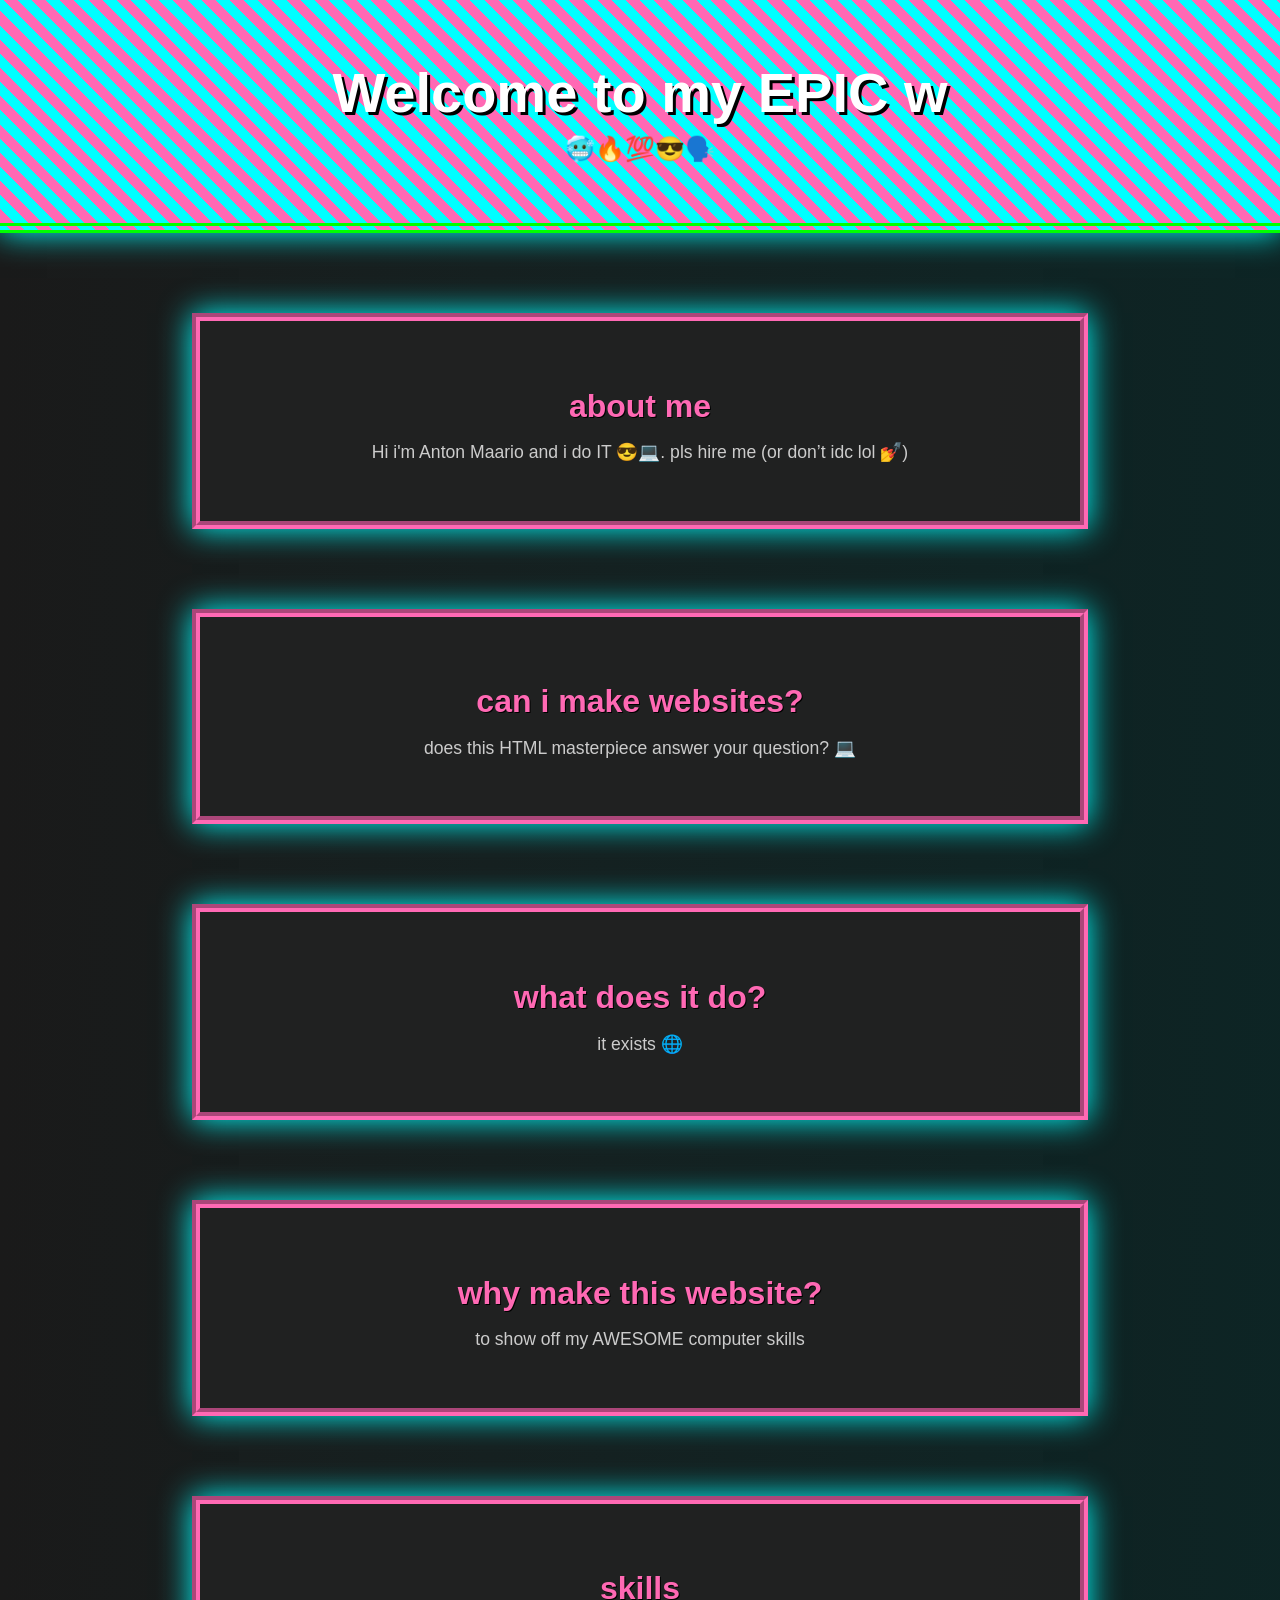
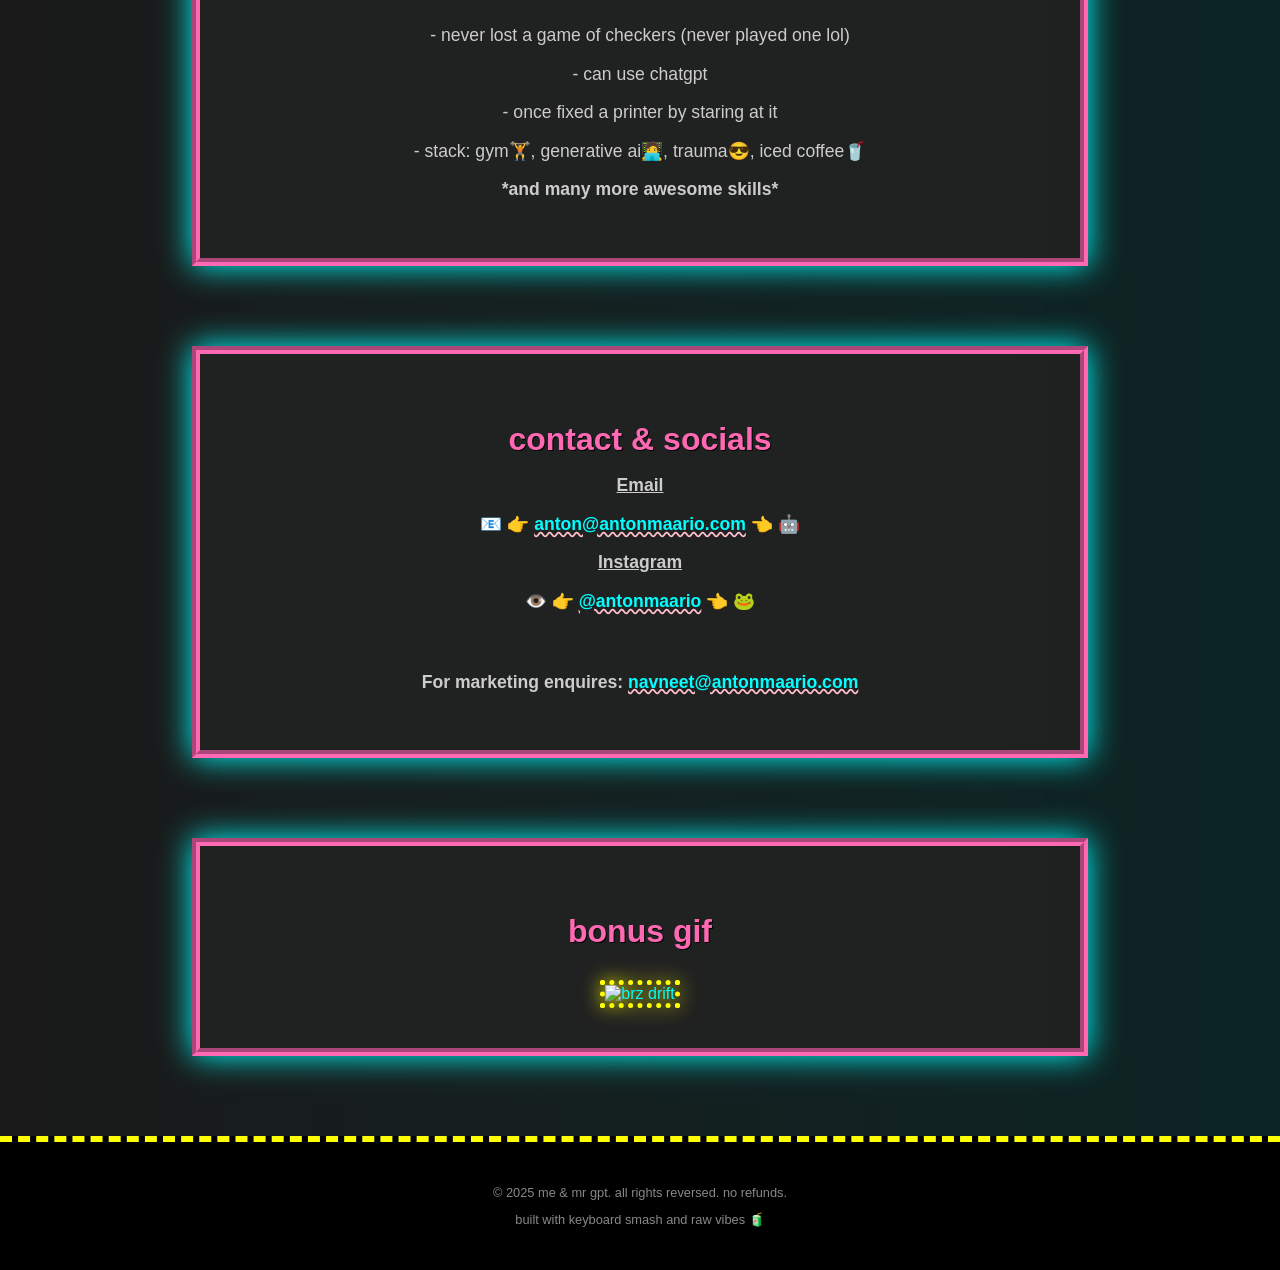
==== index.html @ ab9924d3 "Add files via upload" ====
<!DOCTYPE html>
<html lang="en">
<head>
  <meta charset="UTF-8" />
  <meta name="viewport" content="width=device-width, initial-scale=1.0"/>
  <title>professional web coder 💻🔥</title>
  <style>
    /* 🌈 Animated gradient background */
    body {
      background: linear-gradient(270deg, #1a1a1a, #2a003f, #002f2f, #1a1a1a);
      background-size: 600% 600%;
      animation: bgShift 10s ease infinite;
      font-family: "Comic Sans MS", "Comic Sans", "Chalkboard SE", "Marker Felt", "Brush Script MT", sans-serif;
      color: #0ff;
      margin: 0;
      padding: 0;
      text-align: center;
      overflow-x: hidden;
    }
    @keyframes bgShift {
      0% {background-position: 0% 50%;}
      50% {background-position: 100% 50%;}
      100% {background-position: 0% 50%;}
    }

    header {
      background: repeating-linear-gradient(45deg,#ff69b4,#ff69b4 10px,#00ffff 10px,#00ffff 20px);
      padding: 60px 20px;
      border-bottom: 10px double lime;
      box-shadow: 0 0 30px #0ff;
      position: relative;
      z-index: 2;
    }

    h1 {
      font-size: 3.5em;
      text-shadow: 3px 3px 0 #000;
      color: #fff;
      margin: 0;
    }

    .subtitle {
      font-size: 1.5em;
      color: #ff0;
      margin-top: 10px;
      animation: float 3s ease-in-out infinite alternate;
    }
    @keyframes float {
      0% { transform: translateY(0); }
      100% { transform: translateY(-10px); }
    }

    .content {
      margin: 80px auto;
      max-width: 800px;
      background: rgba(34,34,34,0.9);
      padding: 40px;
      border: 8px groove hotpink;
      box-shadow: 0 0 30px #0ff;
      opacity: 0;
      transform: translateY(40px);
      transition: all 0.8s ease-out;
    }

    .content.visible {
      opacity: 1;
      transform: translateY(0);
    }

    .content h2 {
      color: #ff69b4;
      font-size: 2em;
      margin-bottom: 10px;
      text-shadow: 1px 1px 0 #000;
    }

    .content p {
      font-size: 1.1em;
      color: #ccc;
    }

    .blink {
      animation: blink 1s infinite;
      color: #ff0;
      font-weight: bold;
    }
    @keyframes blink {
      0%, 100% { opacity: 1; }
      50% { opacity: 0; }
    }

    a {
      color: #0ff;
      text-decoration: underline wavy pink;
      font-weight: bold;
      transition: all 0.3s ease;
    }
    a:hover {
      color: hotpink;
      text-shadow: 0 0 5px #fff;
      transform: scale(1.1);
    }

    footer {
      background: #000;
      color: #888;
      padding: 30px 10px;
      font-size: 0.8em;
      border-top: 6px dashed #ff0;
    }

    .gif {
      margin-top: 20px;
      max-width: 100%;
      border: 5px dotted #ff0;
      filter: drop-shadow(0 0 10px #ff0);
      transition: transform 0.3s ease;
    }
    .gif:hover {
      transform: scale(1.05) rotate(2deg);
    }

    /* Floating emoji */
    .emoji {
      position: fixed;
      font-size: 24px;
      opacity: 0.2;
      animation: floatEmoji 15s linear infinite;
      pointer-events: none;
      z-index: 1;
    }
    @keyframes floatEmoji {
      0% { transform: translateY(100vh) rotate(0deg); }
      100% { transform: translateY(-10vh) rotate(360deg); }
    }
  </style>
</head>
<body>
  <header>
    <h1 id="mainTitle"></h1>
    <div class="subtitle">🥶🔥💯😎🗣️</div>
  </header>

  <div class="content">
    <h2>about me</h2>
    <p>Hi i'm Anton Maario and i do IT 😎💻. pls hire me (or don’t idc lol 💅)</p>
  </div>
  <div class="content">
    <h2>can i make websites?</h2>
    <p>does this HTML masterpiece answer your question? 💻</p>
  </div>
  <div class="content">
    <h2>what does it do?</h2>
    <p>it exists 🌐</p>
  </div>
  <div class="content">
    <h2>why make this website?</h2>
    <p>to show off my AWESOME computer skills</p>
  </div>
  <div class="content">
    <h2>skills</h2>
    <p>- never lost a game of checkers (never played one lol)</p>
    <p>- can use chatgpt</p>
    <p>- once fixed a printer by staring at it</p>
    <p>- stack: gym🏋️, generative ai🧑‍💻, trauma😎, iced coffee🥤</p>
    <p class="blink">*and many more awesome skills*</p>
  </div>
  <div class="content">
    <h2>contact & socials</h2>
    <p><u><b>Email</b></u></p>
    <p>📧 👉 <a href="mailto:anton@antonmaario.com" target="_blank">anton@antonmaario.com</a> 👈 🤖</p>
    <p><u><b>Instagram</b></u></p>
    <p>👁️ 👉 <a href="https://instagram.com/antonmaario" target="_blank">@antonmaario</a> 👈 🐸</p>
    <p><br><br><b>For marketing enquires: </b><a href="mailto:navneet@antonmaario.com" target="_blank">navneet@antonmaario.com</a></p>
  </div>
  <div class="content">
    <h2>bonus gif</h2>
    <img class="gif" src="https://media1.tenor.com/m/kW1NL9VrtAAAAAAd/forza-horizon5-subaru-brz.gif" alt="brz drift">
  </div>

  <footer>
    <p>© 2025 me & mr gpt. all rights reversed. no refunds.</p>
    <p>built with keyboard smash and raw vibes 🧃</p>
  </footer>

  <script>
    // 🧠 Typewriter effect for title
    const title = document.getElementById("mainTitle");
    const text = "Welcome to my EPIC website!!";
    let i = 0;
    function type() {
      if (i < text.length) {
        title.textContent += text.charAt(i);
        i++;
        setTimeout(type, 100);
      }
    }
    type();

    // 🌀 Scroll reveal
    const observer = new IntersectionObserver(entries => {
      entries.forEach(entry => {
        if (entry.isIntersecting) entry.target.classList.add('visible');
      });
    }, { threshold: 0.2 });
    document.querySelectorAll('.content').forEach(sec => observer.observe(sec));

    // 🌟 Floating emoji effect
    const emojis = ['💻','🔥','😎','🌈','🦄','💅','🤖','💯'];
    for (let i = 0; i < 20; i++) {
      const e = document.createElement('div');
      e.className = 'emoji';
      e.textContent = emojis[Math.floor(Math.random()*emojis.length)];
      e.style.left = Math.random()*100 + 'vw';
      e.style.animationDelay = (Math.random()*15)+'s';
      e.style.fontSize = (Math.random()*20 + 10)+'px';
      document.body.appendChild(e);
    }
  </script>
</body>
</html>
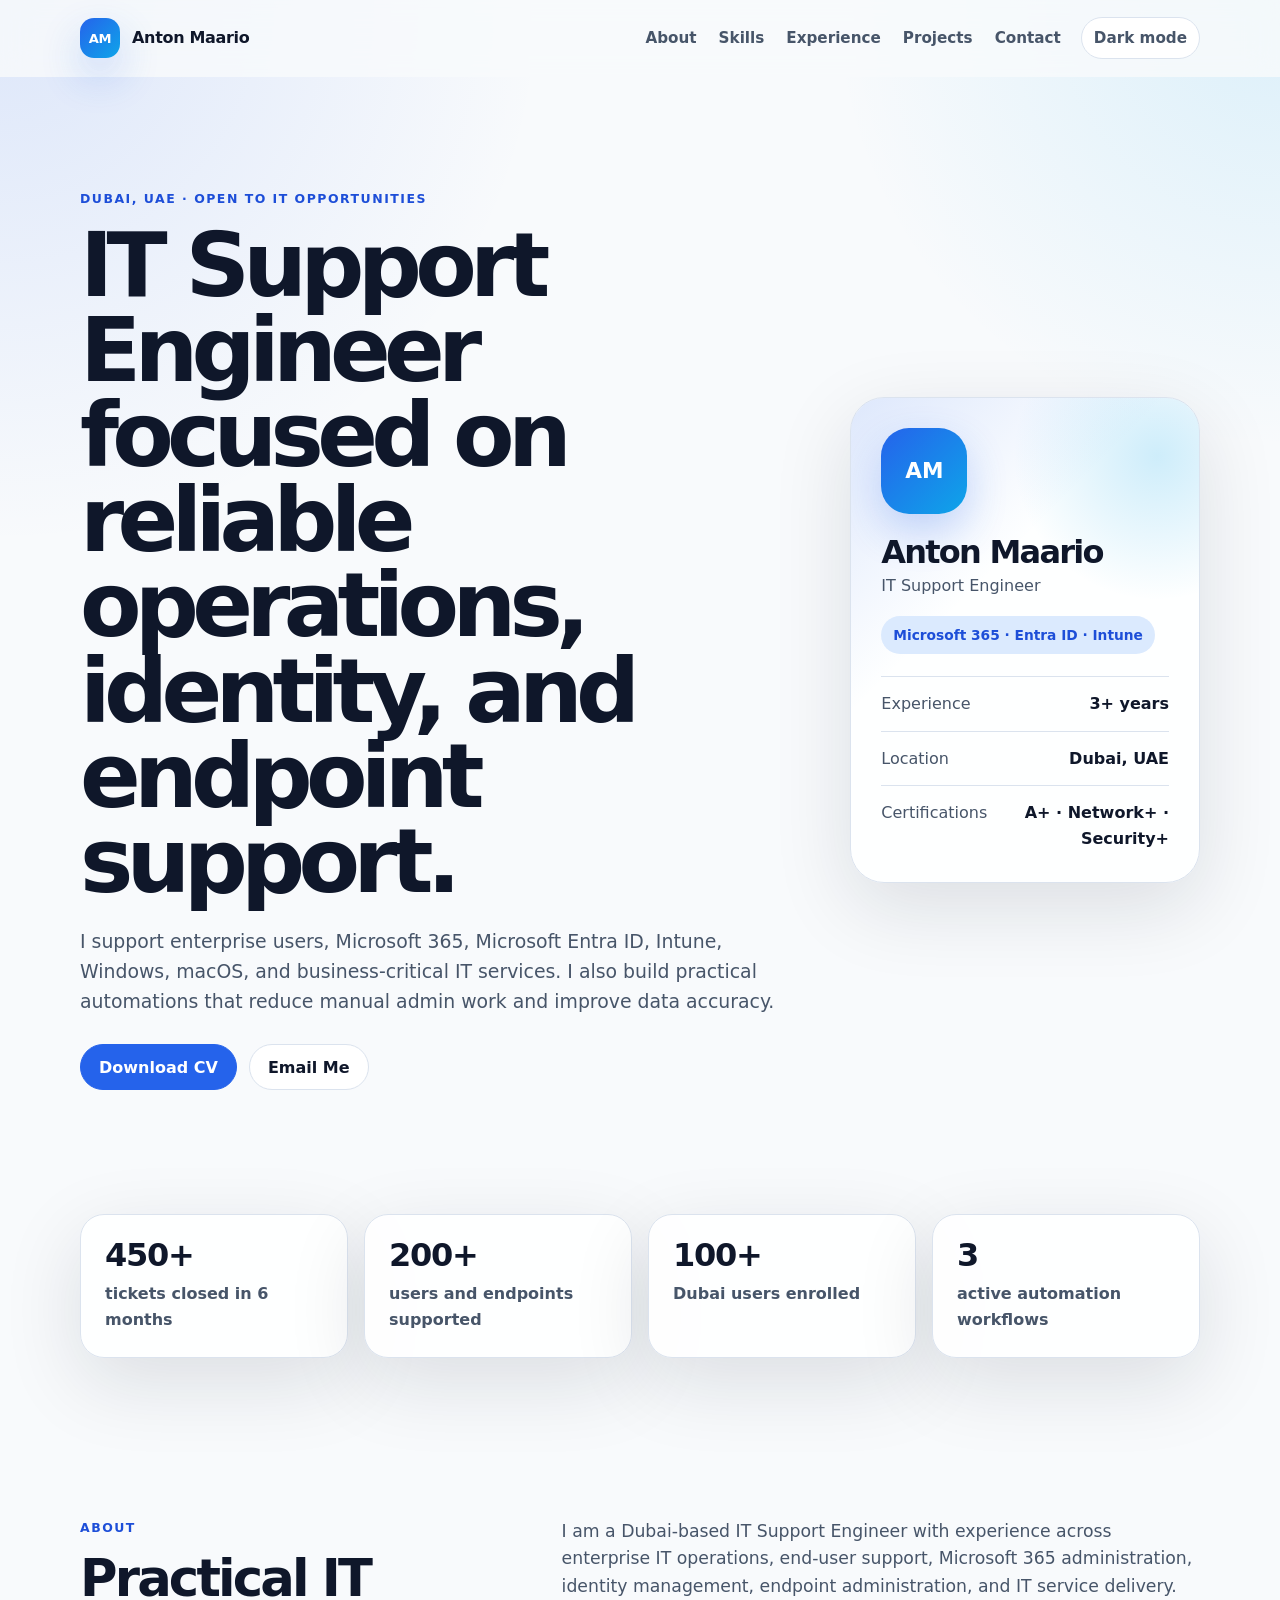
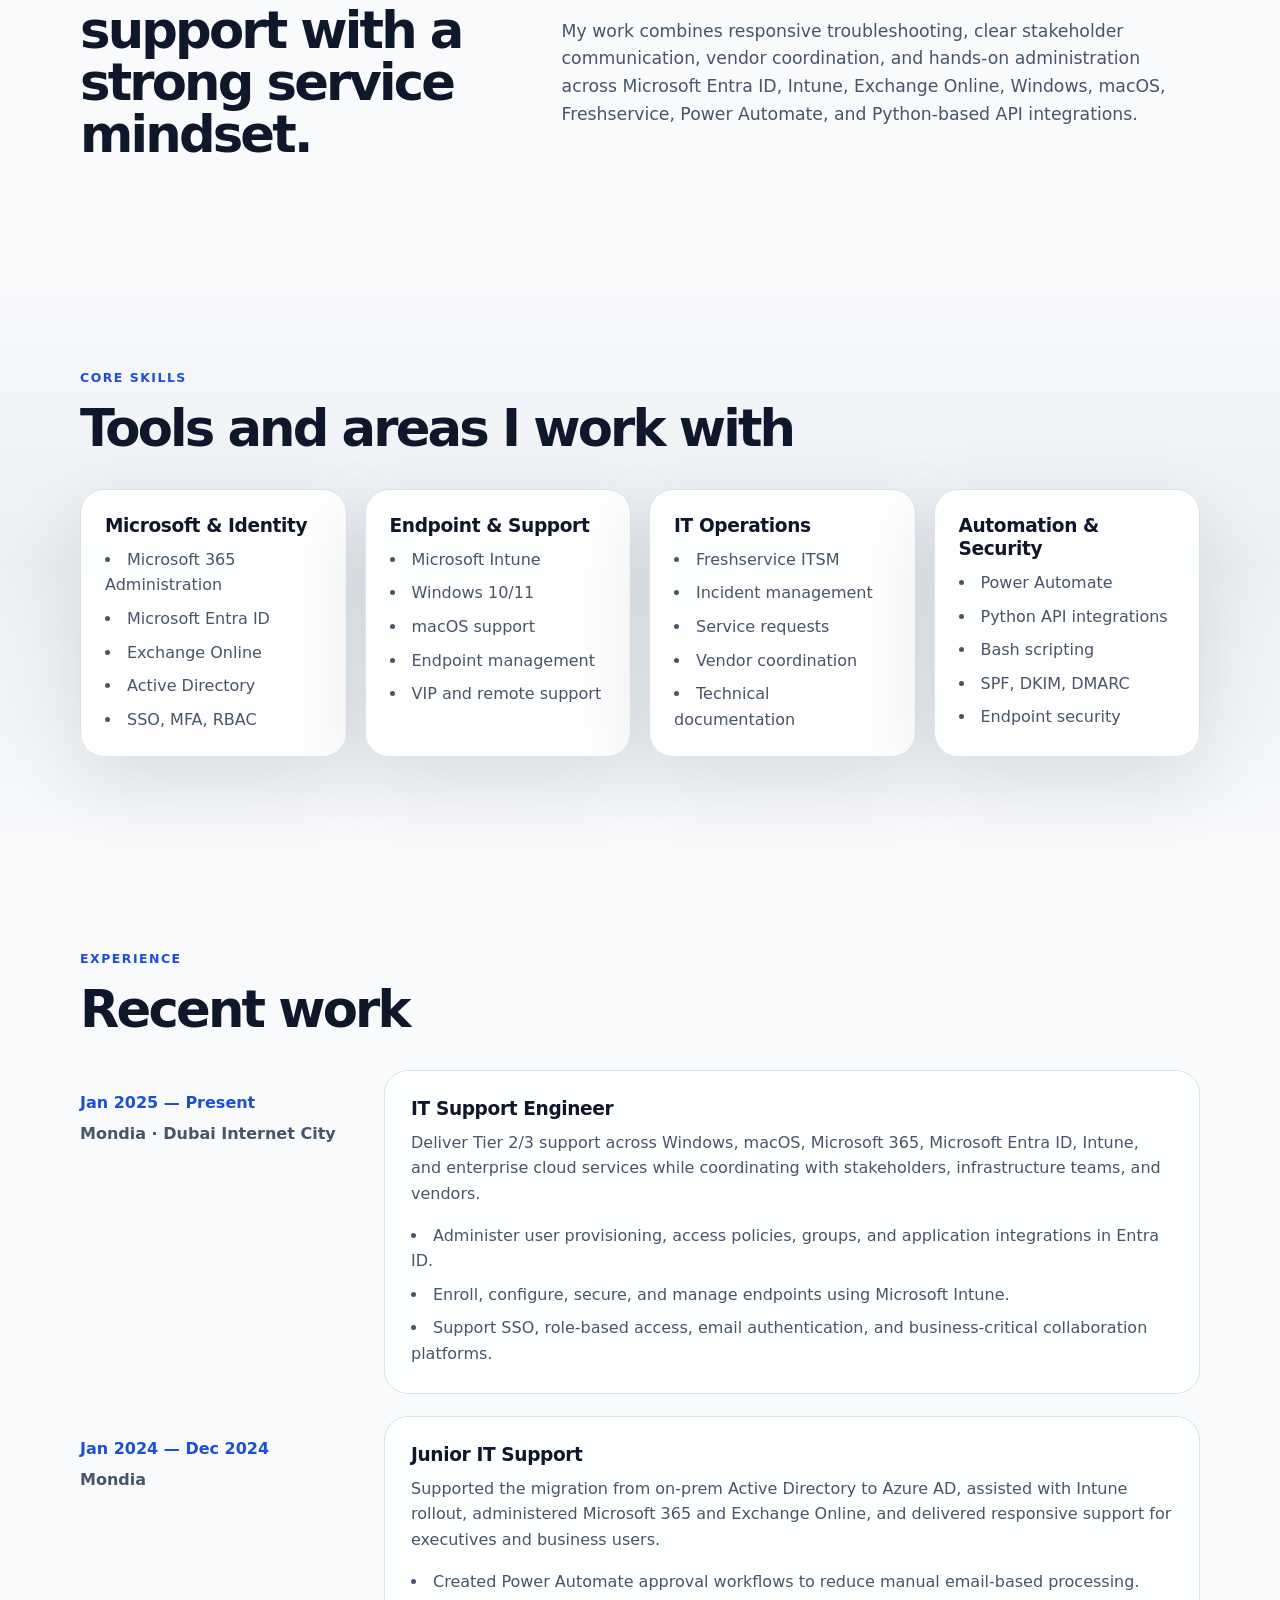
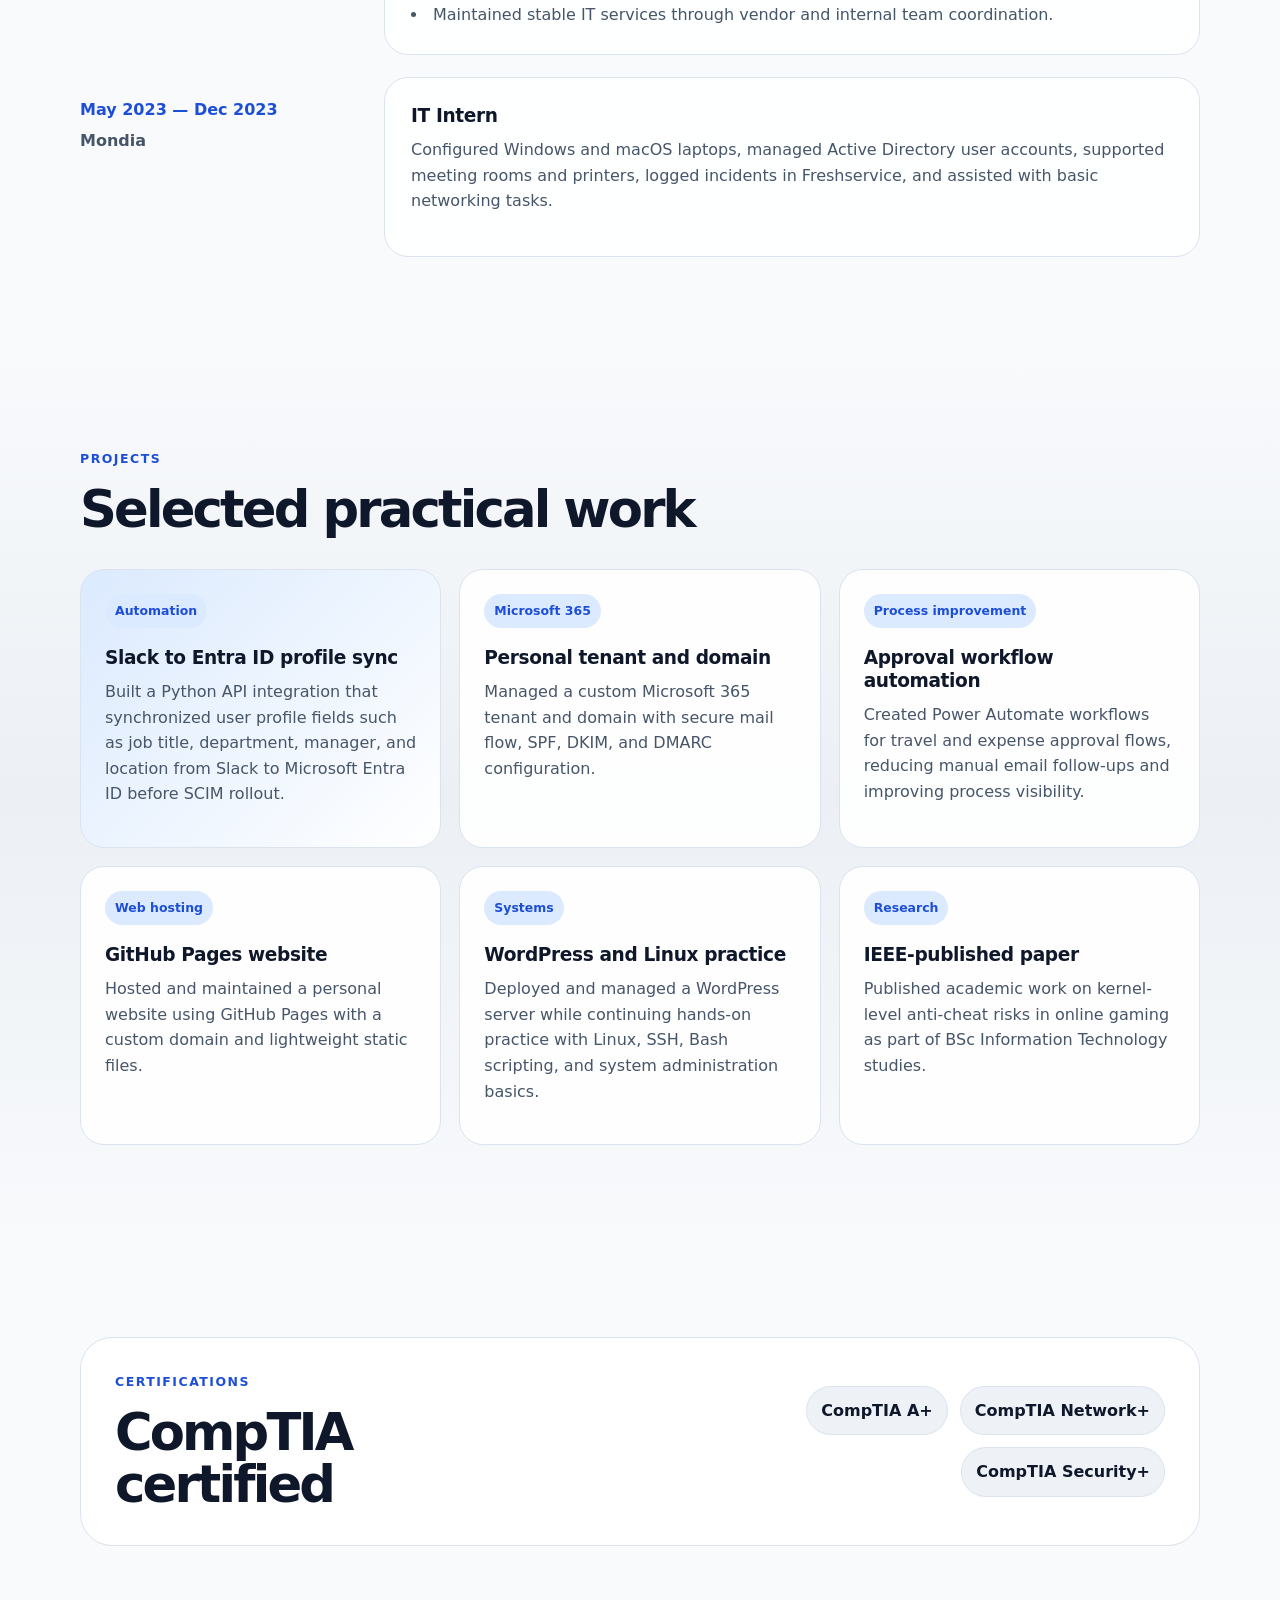
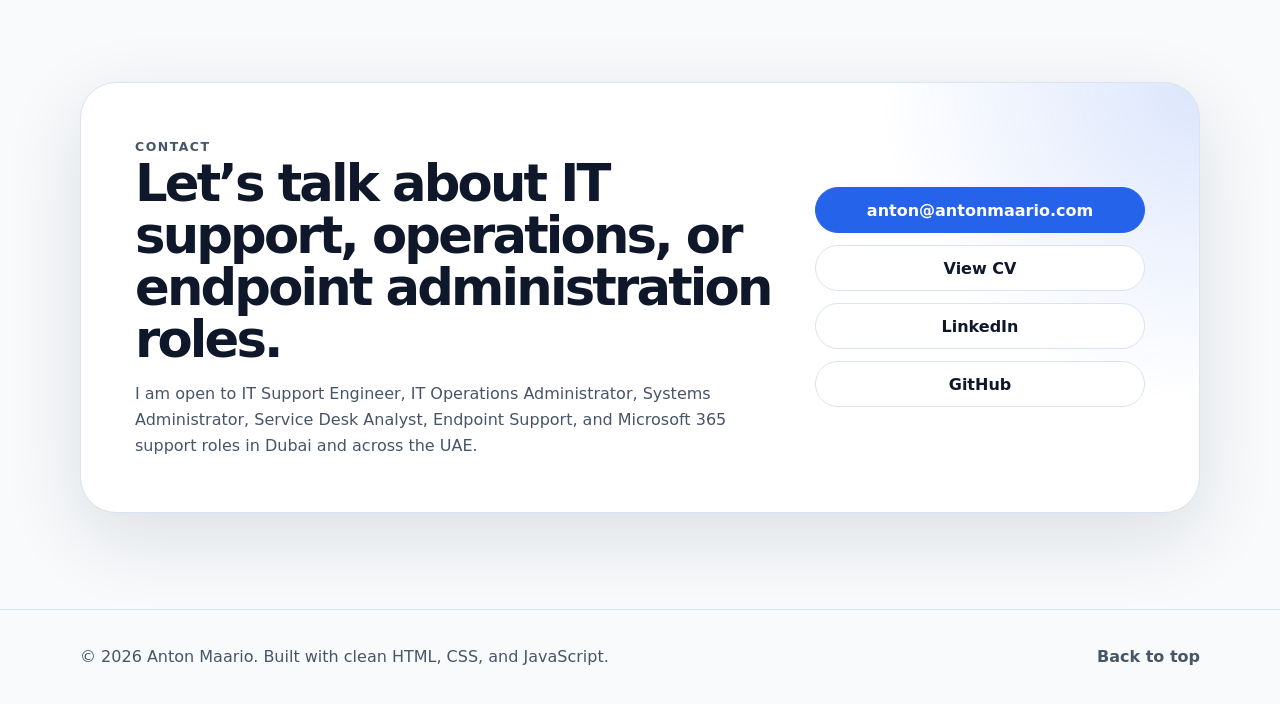
==== commit cab2d462: "Add files via upload" ====
--- a/index.html
+++ b/index.html
@@ -1,221 +1,364 @@
-<!DOCTYPE html>
-<html lang="en">
-<head>
-  <meta charset="UTF-8" />
-  <meta name="viewport" content="width=device-width, initial-scale=1.0"/>
-  <title>professional web coder 💻🔥</title>
-  <style>
-    /* 🌈 Animated gradient background */
-    body {
-      background: linear-gradient(270deg, #1a1a1a, #2a003f, #002f2f, #1a1a1a);
-      background-size: 600% 600%;
-      animation: bgShift 10s ease infinite;
-      font-family: "Comic Sans MS", "Comic Sans", "Chalkboard SE", "Marker Felt", "Brush Script MT", sans-serif;
-      color: #0ff;
-      margin: 0;
-      padding: 0;
-      text-align: center;
-      overflow-x: hidden;
-    }
-    @keyframes bgShift {
-      0% {background-position: 0% 50%;}
-      50% {background-position: 100% 50%;}
-      100% {background-position: 0% 50%;}
-    }
-
-    header {
-      background: repeating-linear-gradient(45deg,#ff69b4,#ff69b4 10px,#00ffff 10px,#00ffff 20px);
-      padding: 60px 20px;
-      border-bottom: 10px double lime;
-      box-shadow: 0 0 30px #0ff;
-      position: relative;
-      z-index: 2;
-    }
-
-    h1 {
-      font-size: 3.5em;
-      text-shadow: 3px 3px 0 #000;
-      color: #fff;
-      margin: 0;
-    }
-
-    .subtitle {
-      font-size: 1.5em;
-      color: #ff0;
-      margin-top: 10px;
-      animation: float 3s ease-in-out infinite alternate;
-    }
-    @keyframes float {
-      0% { transform: translateY(0); }
-      100% { transform: translateY(-10px); }
-    }
-
-    .content {
-      margin: 80px auto;
-      max-width: 800px;
-      background: rgba(34,34,34,0.9);
-      padding: 40px;
-      border: 8px groove hotpink;
-      box-shadow: 0 0 30px #0ff;
-      opacity: 0;
-      transform: translateY(40px);
-      transition: all 0.8s ease-out;
-    }
-
-    .content.visible {
-      opacity: 1;
-      transform: translateY(0);
-    }
-
-    .content h2 {
-      color: #ff69b4;
-      font-size: 2em;
-      margin-bottom: 10px;
-      text-shadow: 1px 1px 0 #000;
-    }
-
-    .content p {
-      font-size: 1.1em;
-      color: #ccc;
-    }
-
-    .blink {
-      animation: blink 1s infinite;
-      color: #ff0;
-      font-weight: bold;
-    }
-    @keyframes blink {
-      0%, 100% { opacity: 1; }
-      50% { opacity: 0; }
-    }
-
-    a {
-      color: #0ff;
-      text-decoration: underline wavy pink;
-      font-weight: bold;
-      transition: all 0.3s ease;
-    }
-    a:hover {
-      color: hotpink;
-      text-shadow: 0 0 5px #fff;
-      transform: scale(1.1);
-    }
-
-    footer {
-      background: #000;
-      color: #888;
-      padding: 30px 10px;
-      font-size: 0.8em;
-      border-top: 6px dashed #ff0;
-    }
-
-    .gif {
-      margin-top: 20px;
-      max-width: 100%;
-      border: 5px dotted #ff0;
-      filter: drop-shadow(0 0 10px #ff0);
-      transition: transform 0.3s ease;
-    }
-    .gif:hover {
-      transform: scale(1.05) rotate(2deg);
-    }
-
-    /* Floating emoji */
-    .emoji {
-      position: fixed;
-      font-size: 24px;
-      opacity: 0.2;
-      animation: floatEmoji 15s linear infinite;
-      pointer-events: none;
-      z-index: 1;
-    }
-    @keyframes floatEmoji {
-      0% { transform: translateY(100vh) rotate(0deg); }
-      100% { transform: translateY(-10vh) rotate(360deg); }
-    }
-  </style>
-</head>
-<body>
-  <header>
-    <h1 id="mainTitle"></h1>
-    <div class="subtitle">🥶🔥💯😎🗣️</div>
-  </header>
-
-  <div class="content">
-    <h2>about me</h2>
-    <p>Hi i'm Anton Maario and i do IT 😎💻. pls hire me (or don’t idc lol 💅)</p>
-  </div>
-  <div class="content">
-    <h2>can i make websites?</h2>
-    <p>does this HTML masterpiece answer your question? 💻</p>
-  </div>
-  <div class="content">
-    <h2>what does it do?</h2>
-    <p>it exists 🌐</p>
-  </div>
-  <div class="content">
-    <h2>why make this website?</h2>
-    <p>to show off my AWESOME computer skills</p>
-  </div>
-  <div class="content">
-    <h2>skills</h2>
-    <p>- never lost a game of checkers (never played one lol)</p>
-    <p>- can use chatgpt</p>
-    <p>- once fixed a printer by staring at it</p>
-    <p>- stack: gym🏋️, generative ai🧑‍💻, trauma😎, iced coffee🥤</p>
-    <p class="blink">*and many more awesome skills*</p>
-  </div>
-  <div class="content">
-    <h2>contact & socials</h2>
-    <p><u><b>Email</b></u></p>
-    <p>📧 👉 <a href="mailto:anton@antonmaario.com" target="_blank">anton@antonmaario.com</a> 👈 🤖</p>
-    <p><u><b>Instagram</b></u></p>
-    <p>👁️ 👉 <a href="https://instagram.com/antonmaario" target="_blank">@antonmaario</a> 👈 🐸</p>
-    <p><br><br><b>For marketing enquires: </b><a href="mailto:navneet@antonmaario.com" target="_blank">navneet@antonmaario.com</a></p>
-  </div>
-  <div class="content">
-    <h2>bonus gif</h2>
-    <img class="gif" src="https://media1.tenor.com/m/kW1NL9VrtAAAAAAd/forza-horizon5-subaru-brz.gif" alt="brz drift">
-  </div>
-
-  <footer>
-    <p>© 2025 me & mr gpt. all rights reversed. no refunds.</p>
-    <p>built with keyboard smash and raw vibes 🧃</p>
-  </footer>
-
-  <script>
-    // 🧠 Typewriter effect for title
-    const title = document.getElementById("mainTitle");
-    const text = "Welcome to my EPIC website!!";
-    let i = 0;
-    function type() {
-      if (i < text.length) {
-        title.textContent += text.charAt(i);
-        i++;
-        setTimeout(type, 100);
-      }
-    }
-    type();
-
-    // 🌀 Scroll reveal
-    const observer = new IntersectionObserver(entries => {
-      entries.forEach(entry => {
-        if (entry.isIntersecting) entry.target.classList.add('visible');
-      });
-    }, { threshold: 0.2 });
-    document.querySelectorAll('.content').forEach(sec => observer.observe(sec));
-
-    // 🌟 Floating emoji effect
-    const emojis = ['💻','🔥','😎','🌈','🦄','💅','🤖','💯'];
-    for (let i = 0; i < 20; i++) {
-      const e = document.createElement('div');
-      e.className = 'emoji';
-      e.textContent = emojis[Math.floor(Math.random()*emojis.length)];
-      e.style.left = Math.random()*100 + 'vw';
-      e.style.animationDelay = (Math.random()*15)+'s';
-      e.style.fontSize = (Math.random()*20 + 10)+'px';
-      document.body.appendChild(e);
-    }
-  </script>
-</body>
-</html>
+<!doctype html>
+<html lang="en">
+<head>
+  <meta charset="utf-8" />
+  <meta name="viewport" content="width=device-width, initial-scale=1" />
+  <meta name="description" content="Anton Maario is a Dubai-based IT Support Engineer specializing in Microsoft 365, Microsoft Entra ID, Intune, endpoint management, identity administration, and IT operations." />
+  <meta name="author" content="Anton Maario" />
+  <meta name="theme-color" content="#0f172a" />
+
+  <meta property="og:title" content="Anton Maario | IT Support Engineer" />
+  <meta property="og:description" content="Dubai-based IT Support Engineer focused on Microsoft 365, Entra ID, Intune, endpoint management, identity, automation, and reliable IT operations." />
+  <meta property="og:type" content="website" />
+  <meta property="og:url" content="https://antonmaario.com" />
+
+  <title>Anton Maario | IT Support Engineer</title>
+  <link rel="stylesheet" href="styles.css" />
+  <script defer src="script.js"></script>
+
+  <script type="application/ld+json">
+  {
+    "@context": "https://schema.org",
+    "@type": "Person",
+    "name": "Anton Maario",
+    "url": "https://antonmaario.com",
+    "email": "mailto:anton@antonmaario.com",
+    "address": {
+      "@type": "PostalAddress",
+      "addressLocality": "Dubai",
+      "addressCountry": "AE"
+    },
+    "jobTitle": "IT Support Engineer",
+    "knowsAbout": [
+      "Microsoft 365 Administration",
+      "Microsoft Entra ID",
+      "Microsoft Intune",
+      "Endpoint Management",
+      "IT Service Management",
+      "Exchange Online",
+      "Identity Management",
+      "Power Automate",
+      "Python Automation",
+      "Email Security"
+    ]
+  }
+  </script>
+</head>
+<body>
+  <a class="skip-link" href="#main">Skip to content</a>
+
+  <header class="site-header" data-header>
+    <nav class="nav container" aria-label="Main navigation">
+      <a class="brand" href="#top" aria-label="Anton Maario home">
+        <span class="brand-mark">AM</span>
+        <span>Anton Maario</span>
+      </a>
+
+      <button class="menu-button" type="button" aria-expanded="false" aria-controls="nav-links" data-menu-button>
+        <span class="sr-only">Toggle navigation</span>
+        <span></span>
+        <span></span>
+        <span></span>
+      </button>
+
+      <div class="nav-links" id="nav-links" data-nav-links>
+        <a href="#about">About</a>
+        <a href="#skills">Skills</a>
+        <a href="#experience">Experience</a>
+        <a href="#projects">Projects</a>
+        <a href="#contact">Contact</a>
+        <button class="theme-toggle" type="button" data-theme-toggle aria-label="Toggle dark mode">Theme</button>
+      </div>
+    </nav>
+  </header>
+
+  <main id="main">
+    <section class="hero section" id="top">
+      <div class="container hero-grid">
+        <div class="hero-copy">
+          <p class="eyebrow">Dubai, UAE · Open to IT opportunities</p>
+          <h1>IT Support Engineer focused on reliable operations, identity, and endpoint support.</h1>
+          <p class="hero-text">
+            I support enterprise users, Microsoft 365, Microsoft Entra ID, Intune, Windows, macOS, and business-critical IT services. I also build practical automations that reduce manual admin work and improve data accuracy.
+          </p>
+          <div class="hero-actions" aria-label="Primary actions">
+            <a class="button primary" href="assets/anton-maario-cv.pdf" target="_blank" rel="noopener">Download CV</a>
+            <a class="button secondary" href="mailto:anton@antonmaario.com">Email Me</a>
+          </div>
+        </div>
+
+        <aside class="hero-card" aria-label="Profile summary">
+          <div class="avatar" aria-hidden="true">AM</div>
+          <h2>Anton Maario</h2>
+          <p>IT Support Engineer</p>
+          <div class="status-pill">Microsoft 365 · Entra ID · Intune</div>
+          <dl class="quick-facts">
+            <div>
+              <dt>Experience</dt>
+              <dd>3+ years</dd>
+            </div>
+            <div>
+              <dt>Location</dt>
+              <dd>Dubai, UAE</dd>
+            </div>
+            <div>
+              <dt>Certifications</dt>
+              <dd>A+ · Network+ · Security+</dd>
+            </div>
+          </dl>
+        </aside>
+      </div>
+    </section>
+
+    <section class="stats section compact" aria-label="Career highlights">
+      <div class="container stats-grid">
+        <article>
+          <strong>450+</strong>
+          <span>tickets closed in 6 months</span>
+        </article>
+        <article>
+          <strong>200+</strong>
+          <span>users and endpoints supported</span>
+        </article>
+        <article>
+          <strong>100+</strong>
+          <span>Dubai users enrolled</span>
+        </article>
+        <article>
+          <strong>3</strong>
+          <span>active automation workflows</span>
+        </article>
+      </div>
+    </section>
+
+    <section class="section" id="about">
+      <div class="container two-column">
+        <div>
+          <p class="eyebrow">About</p>
+          <h2>Practical IT support with a strong service mindset.</h2>
+        </div>
+        <div class="content-block">
+          <p>
+            I am a Dubai-based IT Support Engineer with experience across enterprise IT operations, end-user support, Microsoft 365 administration, identity management, endpoint administration, and IT service delivery.
+          </p>
+          <p>
+            My work combines responsive troubleshooting, clear stakeholder communication, vendor coordination, and hands-on administration across Microsoft Entra ID, Intune, Exchange Online, Windows, macOS, Freshservice, Power Automate, and Python-based API integrations.
+          </p>
+        </div>
+      </div>
+    </section>
+
+    <section class="section alt" id="skills">
+      <div class="container">
+        <div class="section-heading">
+          <p class="eyebrow">Core Skills</p>
+          <h2>Tools and areas I work with</h2>
+        </div>
+
+        <div class="card-grid four">
+          <article class="skill-card">
+            <h3>Microsoft & Identity</h3>
+            <ul>
+              <li>Microsoft 365 Administration</li>
+              <li>Microsoft Entra ID</li>
+              <li>Exchange Online</li>
+              <li>Active Directory</li>
+              <li>SSO, MFA, RBAC</li>
+            </ul>
+          </article>
+
+          <article class="skill-card">
+            <h3>Endpoint & Support</h3>
+            <ul>
+              <li>Microsoft Intune</li>
+              <li>Windows 10/11</li>
+              <li>macOS support</li>
+              <li>Endpoint management</li>
+              <li>VIP and remote support</li>
+            </ul>
+          </article>
+
+          <article class="skill-card">
+            <h3>IT Operations</h3>
+            <ul>
+              <li>Freshservice ITSM</li>
+              <li>Incident management</li>
+              <li>Service requests</li>
+              <li>Vendor coordination</li>
+              <li>Technical documentation</li>
+            </ul>
+          </article>
+
+          <article class="skill-card">
+            <h3>Automation & Security</h3>
+            <ul>
+              <li>Power Automate</li>
+              <li>Python API integrations</li>
+              <li>Bash scripting</li>
+              <li>SPF, DKIM, DMARC</li>
+              <li>Endpoint security</li>
+            </ul>
+          </article>
+        </div>
+      </div>
+    </section>
+
+    <section class="section" id="experience">
+      <div class="container">
+        <div class="section-heading">
+          <p class="eyebrow">Experience</p>
+          <h2>Recent work</h2>
+        </div>
+
+        <div class="timeline">
+          <article class="timeline-item">
+            <div class="timeline-meta">
+              <span>Jan 2025 — Present</span>
+              <strong>Mondia · Dubai Internet City</strong>
+            </div>
+            <div class="timeline-content">
+              <h3>IT Support Engineer</h3>
+              <p>
+                Deliver Tier 2/3 support across Windows, macOS, Microsoft 365, Microsoft Entra ID, Intune, and enterprise cloud services while coordinating with stakeholders, infrastructure teams, and vendors.
+              </p>
+              <ul class="check-list">
+                <li>Administer user provisioning, access policies, groups, and application integrations in Entra ID.</li>
+                <li>Enroll, configure, secure, and manage endpoints using Microsoft Intune.</li>
+                <li>Support SSO, role-based access, email authentication, and business-critical collaboration platforms.</li>
+              </ul>
+            </div>
+          </article>
+
+          <article class="timeline-item">
+            <div class="timeline-meta">
+              <span>Jan 2024 — Dec 2024</span>
+              <strong>Mondia</strong>
+            </div>
+            <div class="timeline-content">
+              <h3>Junior IT Support</h3>
+              <p>
+                Supported the migration from on-prem Active Directory to Azure AD, assisted with Intune rollout, administered Microsoft 365 and Exchange Online, and delivered responsive support for executives and business users.
+              </p>
+              <ul class="check-list">
+                <li>Created Power Automate approval workflows to reduce manual email-based processing.</li>
+                <li>Maintained stable IT services through vendor and internal team coordination.</li>
+              </ul>
+            </div>
+          </article>
+
+          <article class="timeline-item">
+            <div class="timeline-meta">
+              <span>May 2023 — Dec 2023</span>
+              <strong>Mondia</strong>
+            </div>
+            <div class="timeline-content">
+              <h3>IT Intern</h3>
+              <p>
+                Configured Windows and macOS laptops, managed Active Directory user accounts, supported meeting rooms and printers, logged incidents in Freshservice, and assisted with basic networking tasks.
+              </p>
+            </div>
+          </article>
+        </div>
+      </div>
+    </section>
+
+    <section class="section alt" id="projects">
+      <div class="container">
+        <div class="section-heading">
+          <p class="eyebrow">Projects</p>
+          <h2>Selected practical work</h2>
+        </div>
+
+        <div class="card-grid three">
+          <article class="project-card featured">
+            <span class="project-tag">Automation</span>
+            <h3>Slack to Entra ID profile sync</h3>
+            <p>
+              Built a Python API integration that synchronized user profile fields such as job title, department, manager, and location from Slack to Microsoft Entra ID before SCIM rollout.
+            </p>
+          </article>
+
+          <article class="project-card">
+            <span class="project-tag">Microsoft 365</span>
+            <h3>Personal tenant and domain</h3>
+            <p>
+              Managed a custom Microsoft 365 tenant and domain with secure mail flow, SPF, DKIM, and DMARC configuration.
+            </p>
+          </article>
+
+          <article class="project-card">
+            <span class="project-tag">Process improvement</span>
+            <h3>Approval workflow automation</h3>
+            <p>
+              Created Power Automate workflows for travel and expense approval flows, reducing manual email follow-ups and improving process visibility.
+            </p>
+          </article>
+
+          <article class="project-card">
+            <span class="project-tag">Web hosting</span>
+            <h3>GitHub Pages website</h3>
+            <p>
+              Hosted and maintained a personal website using GitHub Pages with a custom domain and lightweight static files.
+            </p>
+          </article>
+
+          <article class="project-card">
+            <span class="project-tag">Systems</span>
+            <h3>WordPress and Linux practice</h3>
+            <p>
+              Deployed and managed a WordPress server while continuing hands-on practice with Linux, SSH, Bash scripting, and system administration basics.
+            </p>
+          </article>
+
+          <article class="project-card">
+            <span class="project-tag">Research</span>
+            <h3>IEEE-published paper</h3>
+            <p>
+              Published academic work on kernel-level anti-cheat risks in online gaming as part of BSc Information Technology studies.
+            </p>
+          </article>
+        </div>
+      </div>
+    </section>
+
+    <section class="section" id="certifications">
+      <div class="container cert-strip" aria-label="Certifications">
+        <div>
+          <p class="eyebrow">Certifications</p>
+          <h2>CompTIA certified</h2>
+        </div>
+        <div class="cert-list">
+          <span>CompTIA A+</span>
+          <span>CompTIA Network+</span>
+          <span>CompTIA Security+</span>
+        </div>
+      </div>
+    </section>
+
+    <section class="section contact-section" id="contact">
+      <div class="container contact-card">
+        <div>
+          <p class="eyebrow">Contact</p>
+          <h2>Let’s talk about IT support, operations, or endpoint administration roles.</h2>
+          <p>
+            I am open to IT Support Engineer, IT Operations Administrator, Systems Administrator, Service Desk Analyst, Endpoint Support, and Microsoft 365 support roles in Dubai and across the UAE.
+          </p>
+        </div>
+        <div class="contact-actions">
+          <a class="button primary" href="mailto:anton@antonmaario.com">anton@antonmaario.com</a>
+          <a class="button secondary" href="assets/anton-maario-cv.pdf" target="_blank" rel="noopener">View CV</a>
+          <a class="button ghost" href="https://www.linkedin.com/" target="_blank" rel="noopener">LinkedIn</a>
+          <a class="button ghost" href="https://github.com/" target="_blank" rel="noopener">GitHub</a>
+        </div>
+      </div>
+    </section>
+  </main>
+
+  <footer class="site-footer">
+    <div class="container footer-grid">
+      <p>© <span data-year></span> Anton Maario. Built with clean HTML, CSS, and JavaScript.</p>
+      <a href="#top">Back to top</a>
+    </div>
+  </footer>
+</body>
+</html>
--- a/styles.css
+++ b/styles.css
@@ -0,0 +1,754 @@
+:root {
+  color-scheme: light;
+  --bg: #f8fafc;
+  --surface: #ffffff;
+  --surface-2: #eef2f7;
+  --text: #0f172a;
+  --muted: #475569;
+  --line: #dbe3ee;
+  --accent: #2563eb;
+  --accent-strong: #1d4ed8;
+  --accent-soft: #dbeafe;
+  --shadow: 0 24px 80px rgba(15, 23, 42, 0.12);
+  --radius: 24px;
+  --max-width: 1120px;
+}
+
+[data-theme="dark"] {
+  color-scheme: dark;
+  --bg: #020617;
+  --surface: #0f172a;
+  --surface-2: #111827;
+  --text: #e5e7eb;
+  --muted: #aeb8c7;
+  --line: #1f2a44;
+  --accent: #60a5fa;
+  --accent-strong: #93c5fd;
+  --accent-soft: rgba(96, 165, 250, 0.16);
+  --shadow: 0 24px 80px rgba(0, 0, 0, 0.38);
+}
+
+* {
+  box-sizing: border-box;
+}
+
+html {
+  scroll-behavior: smooth;
+}
+
+body {
+  margin: 0;
+  font-family: Inter, ui-sans-serif, system-ui, -apple-system, BlinkMacSystemFont, "Segoe UI", sans-serif;
+  background:
+    radial-gradient(circle at top left, rgba(37, 99, 235, 0.13), transparent 34rem),
+    radial-gradient(circle at top right, rgba(14, 165, 233, 0.12), transparent 28rem),
+    var(--bg);
+  color: var(--text);
+  line-height: 1.6;
+}
+
+body.menu-open {
+  overflow: hidden;
+}
+
+img,
+svg {
+  max-width: 100%;
+}
+
+a {
+  color: inherit;
+  text-decoration: none;
+}
+
+ul {
+  margin: 0;
+  padding: 0;
+}
+
+li {
+  list-style-position: inside;
+}
+
+.container {
+  width: min(100% - 40px, var(--max-width));
+  margin-inline: auto;
+}
+
+.section {
+  padding: 96px 0;
+}
+
+.section.compact {
+  padding: 28px 0 64px;
+}
+
+.alt {
+  background: linear-gradient(180deg, transparent, rgba(148, 163, 184, 0.12), transparent);
+}
+
+.skip-link {
+  position: absolute;
+  left: 16px;
+  top: -100px;
+  z-index: 100;
+  background: var(--text);
+  color: var(--bg);
+  padding: 10px 14px;
+  border-radius: 10px;
+}
+
+.skip-link:focus {
+  top: 16px;
+}
+
+.site-header {
+  position: sticky;
+  top: 0;
+  z-index: 50;
+  border-bottom: 1px solid transparent;
+  backdrop-filter: blur(16px);
+  background: color-mix(in srgb, var(--bg) 82%, transparent);
+  transition: border-color 160ms ease, box-shadow 160ms ease;
+}
+
+.site-header.is-scrolled {
+  border-bottom-color: var(--line);
+  box-shadow: 0 12px 36px rgba(15, 23, 42, 0.08);
+}
+
+.nav {
+  min-height: 76px;
+  display: flex;
+  align-items: center;
+  justify-content: space-between;
+  gap: 24px;
+}
+
+.brand {
+  display: inline-flex;
+  align-items: center;
+  gap: 12px;
+  font-weight: 800;
+  letter-spacing: -0.02em;
+}
+
+.brand-mark,
+.avatar {
+  display: grid;
+  place-items: center;
+  background: linear-gradient(135deg, var(--accent), #0ea5e9);
+  color: white;
+  font-weight: 900;
+  box-shadow: 0 18px 40px rgba(37, 99, 235, 0.24);
+}
+
+.brand-mark {
+  width: 40px;
+  height: 40px;
+  border-radius: 14px;
+  font-size: 0.82rem;
+}
+
+.nav-links {
+  display: flex;
+  align-items: center;
+  gap: 18px;
+  color: var(--muted);
+  font-weight: 650;
+  font-size: 0.95rem;
+}
+
+.nav-links a,
+.theme-toggle {
+  padding: 8px 2px;
+  transition: color 160ms ease;
+}
+
+.nav-links a:hover,
+.theme-toggle:hover {
+  color: var(--accent-strong);
+}
+
+.theme-toggle,
+.menu-button {
+  font: inherit;
+  color: inherit;
+  background: none;
+  border: 0;
+  cursor: pointer;
+}
+
+.theme-toggle {
+  border: 1px solid var(--line);
+  border-radius: 999px;
+  padding: 8px 12px;
+  background: var(--surface);
+}
+
+.menu-button {
+  display: none;
+  width: 44px;
+  height: 44px;
+  border: 1px solid var(--line);
+  border-radius: 14px;
+  background: var(--surface);
+}
+
+.menu-button span:not(.sr-only) {
+  display: block;
+  width: 18px;
+  height: 2px;
+  margin: 4px auto;
+  background: var(--text);
+  border-radius: 99px;
+}
+
+.sr-only {
+  position: absolute;
+  width: 1px;
+  height: 1px;
+  padding: 0;
+  margin: -1px;
+  overflow: hidden;
+  clip: rect(0, 0, 0, 0);
+  white-space: nowrap;
+  border: 0;
+}
+
+.hero {
+  padding-top: 112px;
+}
+
+.hero-grid {
+  display: grid;
+  grid-template-columns: minmax(0, 1.35fr) minmax(320px, 0.65fr);
+  align-items: center;
+  gap: 44px;
+}
+
+.eyebrow {
+  margin: 0 0 14px;
+  color: var(--accent-strong);
+  text-transform: uppercase;
+  letter-spacing: 0.12em;
+  font-size: 0.78rem;
+  font-weight: 850;
+}
+
+h1,
+h2,
+h3,
+p {
+  margin-top: 0;
+}
+
+h1 {
+  margin-bottom: 22px;
+  max-width: 850px;
+  font-size: clamp(2.65rem, 7vw, 5.7rem);
+  line-height: 0.95;
+  letter-spacing: -0.075em;
+}
+
+h2 {
+  margin-bottom: 16px;
+  font-size: clamp(2rem, 4vw, 3.2rem);
+  line-height: 1.02;
+  letter-spacing: -0.055em;
+}
+
+h3 {
+  margin-bottom: 10px;
+  font-size: 1.16rem;
+  line-height: 1.25;
+  letter-spacing: -0.02em;
+}
+
+.hero-text,
+.content-block p,
+.contact-card p,
+.timeline-content p,
+.project-card p {
+  color: var(--muted);
+}
+
+.hero-text {
+  max-width: 710px;
+  font-size: 1.18rem;
+}
+
+.hero-actions,
+.contact-actions {
+  display: flex;
+  flex-wrap: wrap;
+  gap: 12px;
+  margin-top: 28px;
+}
+
+.button {
+  display: inline-flex;
+  align-items: center;
+  justify-content: center;
+  min-height: 46px;
+  border-radius: 999px;
+  padding: 0 18px;
+  border: 1px solid var(--line);
+  font-weight: 800;
+  transition: transform 160ms ease, border-color 160ms ease, background 160ms ease;
+}
+
+.button:hover {
+  transform: translateY(-2px);
+}
+
+.button.primary {
+  color: white;
+  background: var(--accent);
+  border-color: var(--accent);
+}
+
+.button.primary:hover {
+  background: var(--accent-strong);
+  border-color: var(--accent-strong);
+}
+
+.button.secondary,
+.button.ghost {
+  background: var(--surface);
+}
+
+.button.secondary:hover,
+.button.ghost:hover {
+  border-color: var(--accent);
+}
+
+.hero-card,
+.skill-card,
+.project-card,
+.timeline-content,
+.contact-card,
+.stats-grid article {
+  background: color-mix(in srgb, var(--surface) 92%, transparent);
+  border: 1px solid var(--line);
+  box-shadow: var(--shadow);
+}
+
+.hero-card {
+  border-radius: calc(var(--radius) + 10px);
+  padding: 30px;
+  position: relative;
+  overflow: hidden;
+}
+
+.hero-card::before {
+  content: "";
+  position: absolute;
+  inset: 0;
+  background:
+    linear-gradient(135deg, rgba(37, 99, 235, 0.15), transparent 38%),
+    radial-gradient(circle at 88% 12%, rgba(14, 165, 233, 0.2), transparent 9rem);
+  pointer-events: none;
+}
+
+.hero-card > * {
+  position: relative;
+}
+
+.avatar {
+  width: 86px;
+  height: 86px;
+  border-radius: 28px;
+  margin-bottom: 22px;
+  font-size: 1.35rem;
+}
+
+.hero-card h2 {
+  margin-bottom: 4px;
+  font-size: 2rem;
+}
+
+.hero-card p {
+  margin-bottom: 18px;
+  color: var(--muted);
+}
+
+.status-pill,
+.project-tag {
+  display: inline-flex;
+  align-items: center;
+  border-radius: 999px;
+  background: var(--accent-soft);
+  color: var(--accent-strong);
+  font-weight: 800;
+}
+
+.status-pill {
+  padding: 8px 12px;
+  margin-bottom: 22px;
+  font-size: 0.86rem;
+}
+
+.quick-facts {
+  display: grid;
+  gap: 14px;
+  margin: 0;
+}
+
+.quick-facts div {
+  display: flex;
+  justify-content: space-between;
+  gap: 20px;
+  padding-top: 14px;
+  border-top: 1px solid var(--line);
+}
+
+.quick-facts dt {
+  color: var(--muted);
+}
+
+.quick-facts dd {
+  margin: 0;
+  font-weight: 850;
+  text-align: right;
+}
+
+.stats-grid {
+  display: grid;
+  grid-template-columns: repeat(4, 1fr);
+  gap: 16px;
+}
+
+.stats-grid article {
+  padding: 24px;
+  border-radius: var(--radius);
+}
+
+.stats-grid strong {
+  display: block;
+  font-size: 2rem;
+  line-height: 1;
+  letter-spacing: -0.04em;
+}
+
+.stats-grid span {
+  display: block;
+  margin-top: 10px;
+  color: var(--muted);
+  font-weight: 650;
+}
+
+.two-column {
+  display: grid;
+  grid-template-columns: 0.8fr 1.2fr;
+  gap: 56px;
+}
+
+.content-block {
+  font-size: 1.08rem;
+}
+
+.section-heading {
+  max-width: 760px;
+  margin-bottom: 34px;
+}
+
+.card-grid {
+  display: grid;
+  gap: 18px;
+}
+
+.card-grid.four {
+  grid-template-columns: repeat(4, 1fr);
+}
+
+.card-grid.three {
+  grid-template-columns: repeat(3, 1fr);
+}
+
+.skill-card,
+.project-card {
+  border-radius: var(--radius);
+  padding: 24px;
+}
+
+.skill-card ul {
+  display: grid;
+  gap: 8px;
+}
+
+.skill-card li {
+  color: var(--muted);
+}
+
+.project-card {
+  min-height: 240px;
+  box-shadow: none;
+  transition: transform 160ms ease, box-shadow 160ms ease, border-color 160ms ease;
+}
+
+.project-card:hover {
+  transform: translateY(-4px);
+  border-color: color-mix(in srgb, var(--accent) 60%, var(--line));
+  box-shadow: var(--shadow);
+}
+
+.project-card.featured {
+  background:
+    linear-gradient(135deg, var(--accent-soft), transparent),
+    var(--surface);
+}
+
+.project-tag {
+  margin-bottom: 18px;
+  padding: 7px 10px;
+  font-size: 0.78rem;
+}
+
+.timeline {
+  display: grid;
+  gap: 22px;
+}
+
+.timeline-item {
+  display: grid;
+  grid-template-columns: 280px minmax(0, 1fr);
+  gap: 24px;
+}
+
+.timeline-meta {
+  padding-top: 20px;
+}
+
+.timeline-meta span,
+.timeline-meta strong {
+  display: block;
+}
+
+.timeline-meta span {
+  color: var(--accent-strong);
+  font-weight: 850;
+}
+
+.timeline-meta strong {
+  margin-top: 6px;
+  color: var(--muted);
+}
+
+.timeline-content {
+  border-radius: var(--radius);
+  padding: 26px;
+  box-shadow: none;
+}
+
+.check-list {
+  display: grid;
+  gap: 8px;
+  margin-top: 16px;
+}
+
+.check-list li {
+  color: var(--muted);
+}
+
+.cert-strip {
+  display: flex;
+  align-items: center;
+  justify-content: space-between;
+  gap: 28px;
+  padding: 34px;
+  border: 1px solid var(--line);
+  border-radius: calc(var(--radius) + 8px);
+  background: var(--surface);
+}
+
+.cert-strip h2 {
+  margin-bottom: 0;
+}
+
+.cert-list {
+  display: flex;
+  flex-wrap: wrap;
+  gap: 12px;
+  justify-content: flex-end;
+}
+
+.cert-list span {
+  padding: 11px 14px;
+  border: 1px solid var(--line);
+  border-radius: 999px;
+  background: var(--surface-2);
+  font-weight: 850;
+}
+
+.contact-section {
+  padding-top: 40px;
+}
+
+.contact-card {
+  display: grid;
+  grid-template-columns: minmax(0, 1fr) auto;
+  align-items: center;
+  gap: 28px;
+  padding: clamp(28px, 5vw, 54px);
+  border-radius: calc(var(--radius) + 12px);
+  background:
+    radial-gradient(circle at 100% 0, rgba(37, 99, 235, 0.16), transparent 20rem),
+    var(--surface);
+}
+
+.contact-card h2 {
+  max-width: 780px;
+}
+
+.contact-card p {
+  max-width: 760px;
+  margin-bottom: 0;
+}
+
+.contact-actions {
+  justify-content: flex-end;
+  margin-top: 0;
+  max-width: 330px;
+}
+
+.contact-actions .button {
+  width: 100%;
+}
+
+.site-footer {
+  padding: 34px 0;
+  border-top: 1px solid var(--line);
+  color: var(--muted);
+}
+
+.footer-grid {
+  display: flex;
+  align-items: center;
+  justify-content: space-between;
+  gap: 18px;
+}
+
+.footer-grid p {
+  margin: 0;
+}
+
+.footer-grid a {
+  font-weight: 800;
+}
+
+@media (max-width: 980px) {
+  .hero-grid,
+  .two-column,
+  .contact-card {
+    grid-template-columns: 1fr;
+  }
+
+  .card-grid.four,
+  .card-grid.three,
+  .stats-grid {
+    grid-template-columns: repeat(2, 1fr);
+  }
+
+  .contact-actions {
+    justify-content: flex-start;
+    max-width: none;
+  }
+
+  .contact-actions .button {
+    width: auto;
+  }
+}
+
+@media (max-width: 760px) {
+  .container {
+    width: min(100% - 28px, var(--max-width));
+  }
+
+  .section {
+    padding: 72px 0;
+  }
+
+  .hero {
+    padding-top: 80px;
+  }
+
+  .menu-button {
+    display: block;
+  }
+
+  .nav-links {
+    position: fixed;
+    inset: 76px 14px auto 14px;
+    display: none;
+    flex-direction: column;
+    align-items: stretch;
+    gap: 0;
+    padding: 12px;
+    border: 1px solid var(--line);
+    border-radius: 20px;
+    background: var(--surface);
+    box-shadow: var(--shadow);
+  }
+
+  .nav-links.is-open {
+    display: flex;
+  }
+
+  .nav-links a,
+  .theme-toggle {
+    width: 100%;
+    padding: 13px 12px;
+    text-align: left;
+    border-radius: 12px;
+  }
+
+  .theme-toggle {
+    margin-top: 6px;
+  }
+
+  .timeline-item {
+    grid-template-columns: 1fr;
+    gap: 10px;
+  }
+
+  .timeline-meta {
+    padding-top: 0;
+  }
+
+  .cert-strip,
+  .footer-grid {
+    align-items: flex-start;
+    flex-direction: column;
+  }
+
+  .cert-list {
+    justify-content: flex-start;
+  }
+}
+
+@media (max-width: 560px) {
+  .card-grid.four,
+  .card-grid.three,
+  .stats-grid {
+    grid-template-columns: 1fr;
+  }
+
+  h1 {
+    font-size: clamp(2.55rem, 16vw, 4.2rem);
+  }
+
+  .hero-actions .button,
+  .contact-actions .button {
+    width: 100%;
+  }
+
+  .quick-facts div {
+    display: grid;
+    gap: 2px;
+  }
+
+  .quick-facts dd {
+    text-align: left;
+  }
+}
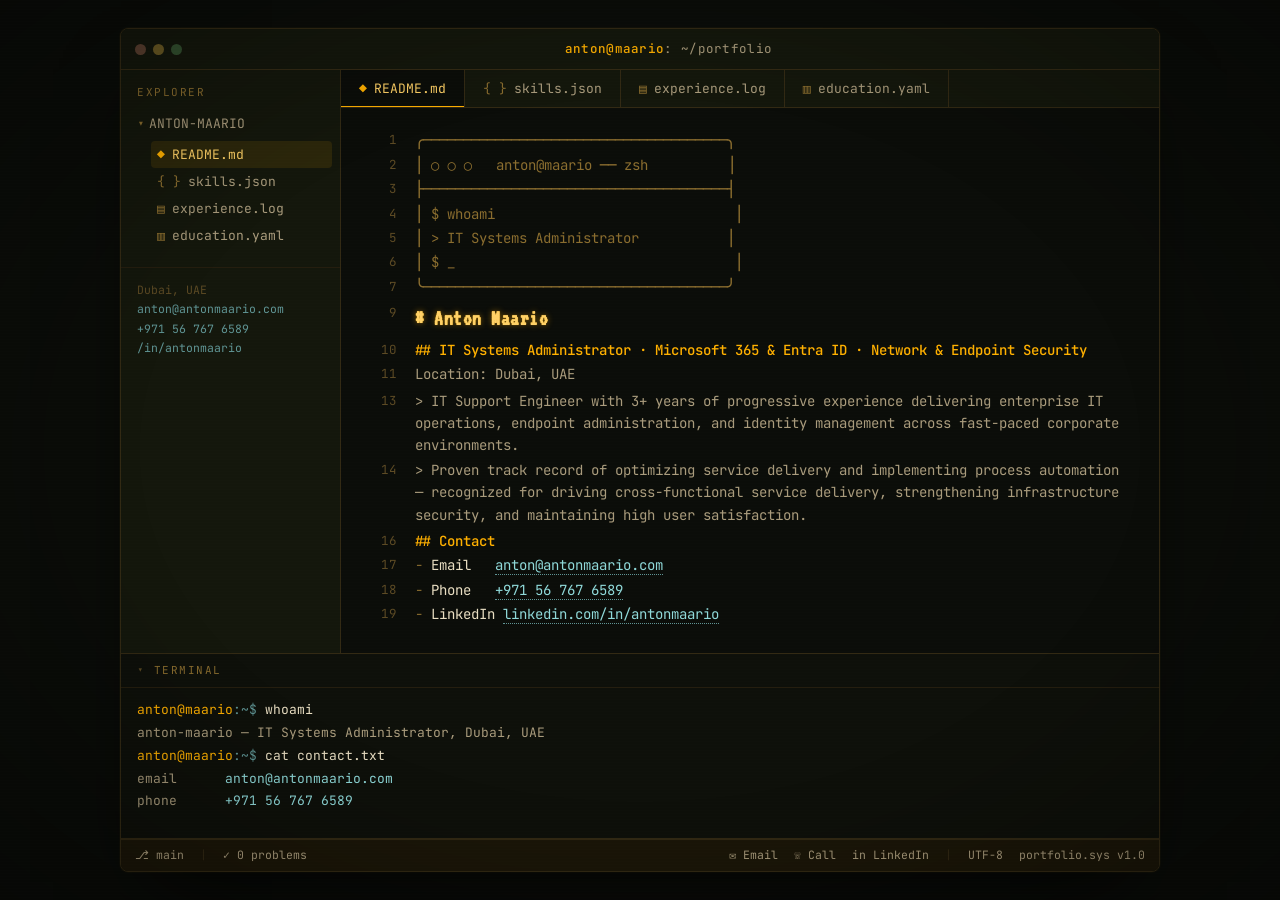
==== commit efcbb615: "Add files via upload" ====
--- a/index.html
+++ b/index.html
@@ -1,364 +1,606 @@
-<!doctype html>
+<!DOCTYPE html>
 <html lang="en">
 <head>
-  <meta charset="utf-8" />
-  <meta name="viewport" content="width=device-width, initial-scale=1" />
-  <meta name="description" content="Anton Maario is a Dubai-based IT Support Engineer specializing in Microsoft 365, Microsoft Entra ID, Intune, endpoint management, identity administration, and IT operations." />
-  <meta name="author" content="Anton Maario" />
-  <meta name="theme-color" content="#0f172a" />
-
-  <meta property="og:title" content="Anton Maario | IT Support Engineer" />
-  <meta property="og:description" content="Dubai-based IT Support Engineer focused on Microsoft 365, Entra ID, Intune, endpoint management, identity, automation, and reliable IT operations." />
-  <meta property="og:type" content="website" />
-  <meta property="og:url" content="https://antonmaario.com" />
-
-  <title>Anton Maario | IT Support Engineer</title>
-  <link rel="stylesheet" href="styles.css" />
-  <script defer src="script.js"></script>
-
-  <script type="application/ld+json">
-  {
-    "@context": "https://schema.org",
-    "@type": "Person",
-    "name": "Anton Maario",
-    "url": "https://antonmaario.com",
-    "email": "mailto:anton@antonmaario.com",
-    "address": {
-      "@type": "PostalAddress",
-      "addressLocality": "Dubai",
-      "addressCountry": "AE"
-    },
-    "jobTitle": "IT Support Engineer",
-    "knowsAbout": [
-      "Microsoft 365 Administration",
-      "Microsoft Entra ID",
-      "Microsoft Intune",
-      "Endpoint Management",
-      "IT Service Management",
-      "Exchange Online",
-      "Identity Management",
-      "Power Automate",
-      "Python Automation",
-      "Email Security"
-    ]
-  }
-  </script>
+<meta charset="UTF-8">
+<meta name="viewport" content="width=device-width, initial-scale=1.0">
+<title>anton@maario: ~/portfolio</title>
+<meta name="description" content="Anton Maario — IT Systems Administrator. Microsoft 365 & Entra ID, Network & Endpoint Security.">
+<link rel="preconnect" href="https://fonts.googleapis.com">
+<link href="https://fonts.googleapis.com/css2?family=JetBrains+Mono:ital,wght@0,400;0,500;0,700;1,400&family=VT323&display=swap" rel="stylesheet">
+<style>
+  :root{
+    --bg:#0b0d09;
+    --panel:#111309;
+    --panel-2:#14170c;
+    --dock:#0e100a;
+    --border:#332a14;
+    --border-soft:#241d0e;
+    --amber:#ffb000;
+    --amber-bright:#ffd166;
+    --amber-dim:#8a6d2f;
+    --amber-faint:#5c4a24;
+    --cream:#e9dec2;
+    --cream-dim:#a99b7c;
+    --cyan:#8fd9d9;
+    --cyan-dim:#5f9494;
+    --mono: 'JetBrains Mono', ui-monospace, Menlo, Consolas, monospace;
+    --crt: 'VT323', var(--mono);
+  }
+
+  *{ box-sizing:border-box; }
+
+  html,body{
+    margin:0; padding:0;
+    background:var(--bg);
+    color:var(--cream);
+    font-family:var(--mono);
+    font-size:14px;
+    line-height:1.6;
+  }
+
+  body{
+    min-height:100vh;
+    display:flex;
+    align-items:center;
+    justify-content:center;
+    padding:28px 16px;
+  }
+
+  a{ color:inherit; text-decoration:none; }
+
+  /* ---------- CRT overlay ---------- */
+  .crt-overlay{
+    position:fixed; inset:0;
+    pointer-events:none;
+    z-index:50;
+    background:repeating-linear-gradient(
+      to bottom,
+      rgba(255,255,255,0.025) 0px,
+      rgba(255,255,255,0.025) 1px,
+      transparent 1px,
+      transparent 3px
+    );
+    mix-blend-mode:overlay;
+    opacity:0.6;
+  }
+  .crt-vignette{
+    position:fixed; inset:0;
+    pointer-events:none;
+    z-index:49;
+    background:radial-gradient(ellipse at center, transparent 55%, rgba(0,0,0,0.35) 100%);
+  }
+  @media (prefers-reduced-motion: no-preference){
+    .crt-overlay{ animation: flicker 6s infinite steps(1); }
+  }
+  @keyframes flicker{
+    0%,100%{ opacity:0.6; }
+    92%{ opacity:0.6; }
+    93%{ opacity:0.42; }
+    94%{ opacity:0.6; }
+  }
+
+  .glow{ text-shadow:0 0 6px rgba(255,176,0,0.45), 0 0 1px rgba(255,176,0,0.6); }
+
+  /* ---------- Window chrome ---------- */
+  .window{
+    width:100%;
+    max-width:1040px;
+    background:var(--panel);
+    border:1px solid var(--border);
+    border-radius:8px;
+    box-shadow:0 40px 80px -30px rgba(0,0,0,0.8), 0 0 0 1px rgba(255,176,0,0.03);
+    overflow:hidden;
+    display:flex;
+    flex-direction:column;
+  }
+
+  .titlebar{
+    display:flex;
+    align-items:center;
+    gap:10px;
+    padding:10px 14px;
+    background:var(--panel-2);
+    border-bottom:1px solid var(--border);
+    font-size:12.5px;
+    color:var(--cream-dim);
+  }
+  .dots{ display:flex; gap:7px; flex-shrink:0; }
+  .dot{ width:11px; height:11px; border-radius:50%; }
+  .dot.r{ background:#5b4030; }
+  .dot.y{ background:#6b5a24; }
+  .dot.g{ background:#33502f; }
+  .titlebar .path{
+    margin:0 auto;
+    color:var(--cream-dim);
+    letter-spacing:0.3px;
+  }
+  .titlebar .path b{ color:var(--amber); font-weight:500; }
+
+  /* ---------- Body layout ---------- */
+  .body-row{
+    display:flex;
+    min-height:420px;
+    border-bottom:1px solid var(--border);
+  }
+
+  /* Sidebar */
+  .sidebar{
+    width:220px;
+    flex-shrink:0;
+    background:var(--panel-2);
+    border-right:1px solid var(--border);
+    padding:14px 0;
+    overflow-y:auto;
+  }
+  .sidebar .label{
+    font-size:11px;
+    letter-spacing:1.5px;
+    color:var(--amber-dim);
+    padding:0 16px 10px;
+  }
+  .tree-root{
+    font-size:13px;
+    color:var(--cream-dim);
+    padding:2px 16px 6px;
+  }
+  .tree-root .arrow{ color:var(--amber-dim); margin-right:4px; }
+  .tree{
+    list-style:none;
+    margin:0; padding:0 0 8px 0;
+  }
+  .tree li{ padding:0 8px 0 30px; }
+  .tree button{
+    width:100%;
+    text-align:left;
+    background:none;
+    border:none;
+    color:var(--cream-dim);
+    font-family:var(--mono);
+    font-size:13px;
+    padding:5px 6px;
+    border-radius:4px;
+    cursor:pointer;
+    display:flex;
+    align-items:center;
+    gap:7px;
+  }
+  .tree button:hover{ background:rgba(255,176,0,0.06); color:var(--cream); }
+  .tree button.active{ background:rgba(255,176,0,0.1); color:var(--amber-bright); }
+  .tree button .ico{ color:var(--amber-dim); flex-shrink:0; }
+  .tree button.active .ico{ color:var(--amber); }
+
+  .sidebar-foot{
+    margin-top:10px;
+    padding:12px 16px 0;
+    border-top:1px solid var(--border-soft);
+    font-size:11.5px;
+    color:var(--amber-faint);
+    line-height:1.7;
+  }
+  .sidebar-foot a{ color:var(--cyan-dim); }
+  .sidebar-foot a:hover{ color:var(--cyan); }
+
+  /* Editor */
+  .editor{
+    flex:1;
+    min-width:0;
+    display:flex;
+    flex-direction:column;
+    background:var(--bg);
+  }
+  .tabs{
+    display:flex;
+    background:var(--panel-2);
+    border-bottom:1px solid var(--border);
+    overflow-x:auto;
+  }
+  .tabs button{
+    font-family:var(--mono);
+    font-size:13px;
+    background:none;
+    border:none;
+    border-right:1px solid var(--border);
+    color:var(--cream-dim);
+    padding:10px 18px;
+    cursor:pointer;
+    white-space:nowrap;
+    display:flex;
+    align-items:center;
+    gap:7px;
+    position:relative;
+  }
+  .tabs button .ico{ color:var(--amber-dim); }
+  .tabs button.active{
+    background:var(--bg);
+    color:var(--amber-bright);
+  }
+  .tabs button.active .ico{ color:var(--amber); }
+  .tabs button.active::after{
+    content:'';
+    position:absolute; left:0; right:0; bottom:-1px;
+    height:2px; background:var(--amber);
+  }
+  .tabs button:focus-visible, .tree button:focus-visible{
+    outline:1px solid var(--amber);
+    outline-offset:-1px;
+  }
+
+  .editor-scroll{
+    flex:1;
+    overflow-y:auto;
+    padding:20px 0 26px;
+  }
+  .tab-panel{ display:none; }
+  .tab-panel.active{ display:block; }
+
+  .code{
+    counter-reset:line;
+    padding:0 6px;
+  }
+  .line{
+    display:flex;
+    padding:0 20px;
+  }
+  .line::before{
+    counter-increment:line;
+    content:counter(line);
+    width:2.4em;
+    flex-shrink:0;
+    text-align:right;
+    margin-right:18px;
+    color:var(--amber-faint);
+    user-select:none;
+    font-size:12.5px;
+    padding-top:2px;
+  }
+  .line.blank::before{ content:''; }
+  .line-content{
+    flex:1;
+    min-width:0;
+    white-space:pre-wrap;
+    word-break:break-word;
+    padding:1px 0;
+  }
+
+  .tok-art{ color:var(--amber-dim); }
+  .tok-head{ color:var(--amber-bright); font-weight:700; font-size:1.05em; }
+  .tok-head2{ color:var(--amber); font-weight:500; }
+  .tok-com{ color:var(--amber-faint); font-style:italic; }
+  .tok-quote{ color:var(--cream-dim); }
+  .tok-key{ color:var(--cyan); }
+  .tok-str{ color:var(--cream); }
+  .tok-punc{ color:var(--amber-faint); }
+  .tok-tag{ color:var(--amber); }
+  .tok-num{ color:var(--cyan); }
+  .tok-bul{ color:var(--amber-dim); }
+  .tok-link{ color:var(--cyan); border-bottom:1px dotted var(--cyan-dim); }
+  .tok-link:hover{ color:var(--amber-bright); border-color:var(--amber); }
+
+  .hero-font{ font-family:var(--crt); font-size:1.55em; letter-spacing:0.5px; }
+
+  /* Terminal dock */
+  .terminal-dock{
+    background:var(--dock);
+    border-bottom:1px solid var(--border);
+  }
+  .terminal-header{
+    display:flex;
+    align-items:center;
+    gap:8px;
+    font-size:11px;
+    letter-spacing:1.5px;
+    color:var(--amber-dim);
+    padding:8px 16px;
+    border-bottom:1px solid var(--border-soft);
+  }
+  .terminal-header::before{ content:'▾'; color:var(--amber-faint); }
+  .terminal-body{
+    padding:12px 16px 16px;
+    font-size:13px;
+    min-height:150px;
+    max-height:220px;
+    overflow-y:auto;
+  }
+  .term-line{ white-space:pre-wrap; word-break:break-word; margin:0 0 2px; }
+  .term-prompt{ color:var(--amber); }
+  .term-path{ color:var(--cyan-dim); }
+  .term-out{ color:var(--cream-dim); }
+  .term-out a{ color:var(--cyan); }
+  .term-out a:hover{ color:var(--amber-bright); }
+  .cursor{
+    display:inline-block;
+    width:0.55em; height:1em;
+    background:var(--amber);
+    vertical-align:text-bottom;
+    margin-left:2px;
+  }
+  @media (prefers-reduced-motion: no-preference){
+    .cursor{ animation:blink 1s steps(1) infinite; }
+  }
+  @keyframes blink{ 50%{ opacity:0; } }
+
+  /* Status bar */
+  .statusbar{
+    display:flex;
+    align-items:center;
+    justify-content:space-between;
+    background:var(--amber-faint);
+    background:#1b1608;
+    border-top:1px solid var(--border);
+    padding:6px 14px;
+    font-size:11.5px;
+    color:var(--cream-dim);
+    gap:10px;
+    flex-wrap:wrap;
+  }
+  .statusbar .left, .statusbar .right{
+    display:flex; gap:16px; align-items:center; flex-wrap:wrap;
+  }
+  .statusbar a:hover{ color:var(--amber-bright); }
+  .statusbar .sep{ color:var(--border); }
+
+  /* Scrollbars */
+  ::-webkit-scrollbar{ width:9px; height:9px; }
+  ::-webkit-scrollbar-track{ background:var(--panel-2); }
+  ::-webkit-scrollbar-thumb{ background:var(--border); border-radius:5px; }
+  ::-webkit-scrollbar-thumb:hover{ background:var(--amber-faint); }
+
+  /* Responsive */
+  @media (max-width:760px){
+    body{ padding:0; align-items:flex-start; }
+    .window{ max-width:100%; border-radius:0; min-height:100vh; }
+    .body-row{ flex-direction:column; min-height:0; }
+    .sidebar{
+      width:100%;
+      border-right:none;
+      border-bottom:1px solid var(--border);
+      padding:10px 0;
+    }
+    .sidebar .label{ padding:0 14px 6px; }
+    .tree li{ padding-left:22px; }
+    .sidebar-foot{ display:none; }
+    .line{ padding:0 12px; }
+    .line::before{ width:1.8em; margin-right:12px; }
+    .hero-font{ font-size:1.2em; }
+    .statusbar{ font-size:10.5px; }
+  }
+</style>
 </head>
 <body>
-  <a class="skip-link" href="#main">Skip to content</a>
-
-  <header class="site-header" data-header>
-    <nav class="nav container" aria-label="Main navigation">
-      <a class="brand" href="#top" aria-label="Anton Maario home">
-        <span class="brand-mark">AM</span>
-        <span>Anton Maario</span>
-      </a>
-
-      <button class="menu-button" type="button" aria-expanded="false" aria-controls="nav-links" data-menu-button>
-        <span class="sr-only">Toggle navigation</span>
-        <span></span>
-        <span></span>
-        <span></span>
-      </button>
-
-      <div class="nav-links" id="nav-links" data-nav-links>
-        <a href="#about">About</a>
-        <a href="#skills">Skills</a>
-        <a href="#experience">Experience</a>
-        <a href="#projects">Projects</a>
-        <a href="#contact">Contact</a>
-        <button class="theme-toggle" type="button" data-theme-toggle aria-label="Toggle dark mode">Theme</button>
+
+  <div class="crt-overlay" aria-hidden="true"></div>
+  <div class="crt-vignette" aria-hidden="true"></div>
+
+  <div class="window" role="main">
+
+    <div class="titlebar">
+      <div class="dots"><span class="dot r"></span><span class="dot y"></span><span class="dot g"></span></div>
+      <div class="path"><b>anton@maario</b>: ~/portfolio</div>
+    </div>
+
+    <div class="body-row">
+
+      <!-- SIDEBAR -->
+      <aside class="sidebar">
+        <div class="label">EXPLORER</div>
+        <div class="tree-root"><span class="arrow">▾</span>ANTON-MAARIO</div>
+        <ul class="tree">
+          <li><button class="tab-btn active" data-tab="readme"><span class="ico">◆</span>README.md</button></li>
+          <li><button class="tab-btn" data-tab="skills"><span class="ico">{ }</span>skills.json</button></li>
+          <li><button class="tab-btn" data-tab="experience"><span class="ico">▤</span>experience.log</button></li>
+          <li><button class="tab-btn" data-tab="education"><span class="ico">▥</span>education.yaml</button></li>
+        </ul>
+        <div class="sidebar-foot">
+          Dubai, UAE<br>
+          <a href="mailto:anton@antonmaario.com">anton@antonmaario.com</a><br>
+          <a href="tel:+971567676589">+971 56 767 6589</a><br>
+          <a href="https://linkedin.com/in/antonmaario" target="_blank" rel="noopener">/in/antonmaario</a>
+        </div>
+      </aside>
+
+      <!-- EDITOR -->
+      <main class="editor">
+        <div class="tabs">
+          <button class="tab-btn active" data-tab="readme"><span class="ico">◆</span>README.md</button>
+          <button class="tab-btn" data-tab="skills"><span class="ico">{ }</span>skills.json</button>
+          <button class="tab-btn" data-tab="experience"><span class="ico">▤</span>experience.log</button>
+          <button class="tab-btn" data-tab="education"><span class="ico">▥</span>education.yaml</button>
+        </div>
+
+        <div class="editor-scroll">
+
+          <!-- README -->
+          <section class="tab-panel active" id="tab-readme">
+            <div class="code">
+              <div class="line"><span class="line-content tok-art">╭──────────────────────────────────────╮</span></div>
+              <div class="line"><span class="line-content tok-art">│ ○ ○ ○   anton@maario ── zsh          │</span></div>
+              <div class="line"><span class="line-content tok-art">├──────────────────────────────────────┤</span></div>
+              <div class="line"><span class="line-content tok-art">│ $ whoami                              │</span></div>
+              <div class="line"><span class="line-content tok-art">│ &gt; IT Systems Administrator           │</span></div>
+              <div class="line"><span class="line-content tok-art">│ $ _                                   │</span></div>
+              <div class="line"><span class="line-content tok-art">╰──────────────────────────────────────╯</span></div>
+              <div class="line blank"><span class="line-content"></span></div>
+              <div class="line"><span class="line-content tok-head hero-font glow"># Anton Maario</span></div>
+              <div class="line"><span class="line-content tok-head2">## IT Systems Administrator · Microsoft 365 &amp; Entra ID · Network &amp; Endpoint Security</span></div>
+              <div class="line"><span class="line-content tok-quote">Location: Dubai, UAE</span></div>
+              <div class="line blank"><span class="line-content"></span></div>
+              <div class="line"><span class="line-content tok-quote">&gt; IT Support Engineer with 3+ years of progressive experience delivering enterprise IT operations, endpoint administration, and identity management across fast-paced corporate environments.</span></div>
+              <div class="line"><span class="line-content tok-quote">&gt; Proven track record of optimizing service delivery and implementing process automation — recognized for driving cross-functional service delivery, strengthening infrastructure security, and maintaining high user satisfaction.</span></div>
+              <div class="line blank"><span class="line-content"></span></div>
+              <div class="line"><span class="line-content tok-head2">## Contact</span></div>
+              <div class="line"><span class="line-content"><span class="tok-bul">-</span> Email &nbsp;&nbsp;<a class="tok-link" href="mailto:anton@antonmaario.com">anton@antonmaario.com</a></span></div>
+              <div class="line"><span class="line-content"><span class="tok-bul">-</span> Phone &nbsp;&nbsp;<a class="tok-link" href="tel:+971567676589">+971 56 767 6589</a></span></div>
+              <div class="line"><span class="line-content"><span class="tok-bul">-</span> LinkedIn <a class="tok-link" href="https://linkedin.com/in/antonmaario" target="_blank" rel="noopener">linkedin.com/in/antonmaario</a></span></div>
+            </div>
+          </section>
+
+          <!-- SKILLS -->
+          <section class="tab-panel" id="tab-skills">
+            <div class="code">
+              <div class="line"><span class="line-content tok-punc">{</span></div>
+              <div class="line"><span class="line-content">&nbsp;&nbsp;<span class="tok-key">"it_operations_endpoints"</span><span class="tok-punc">:</span> [<span class="tok-str">"Microsoft 365"</span>, <span class="tok-str">"Microsoft Intune"</span>, <span class="tok-str">"Microsoft Entra ID (Azure AD)"</span>, <span class="tok-str">"Active Directory"</span>, <span class="tok-str">"Windows File Server Permissions"</span>, <span class="tok-str">"Exchange Online"</span>, <span class="tok-str">"Windows 10/11"</span>, <span class="tok-str">"macOS"</span>, <span class="tok-str">"Ubuntu"</span>]<span class="tok-punc">,</span></span></div>
+              <div class="line"><span class="line-content">&nbsp;&nbsp;<span class="tok-key">"technical_support_networks"</span><span class="tok-punc">:</span> [<span class="tok-str">"Tier 2/3 Support"</span>, <span class="tok-str">"Hardware &amp; Wi-Fi Troubleshooting"</span>, <span class="tok-str">"Software Deployment"</span>, <span class="tok-str">"Remote Support"</span>, <span class="tok-str">"VIP User Support"</span>, <span class="tok-str">"TCP/IP"</span>, <span class="tok-str">"DNS"</span>, <span class="tok-str">"DHCP"</span>, <span class="tok-str">"VPN Fundamentals"</span>]<span class="tok-punc">,</span></span></div>
+              <div class="line"><span class="line-content">&nbsp;&nbsp;<span class="tok-key">"identity_security_telecom"</span><span class="tok-punc">:</span> [<span class="tok-str">"SSO"</span>, <span class="tok-str">"Conditional Access"</span>, <span class="tok-str">"MFA"</span>, <span class="tok-str">"Endpoint Security"</span>, <span class="tok-str">"SPF/DKIM/DMARC"</span>, <span class="tok-str">"Fortigate Firewalls"</span>, <span class="tok-str">"PABX Telecom Support"</span>, <span class="tok-str">"Asset Management"</span>]<span class="tok-punc">,</span></span></div>
+              <div class="line"><span class="line-content">&nbsp;&nbsp;<span class="tok-key">"automation_cloud_itsm"</span><span class="tok-punc">:</span> [<span class="tok-str">"Python"</span>, <span class="tok-str">"Power Automate"</span>, <span class="tok-str">"PowerShell"</span>, <span class="tok-str">"Bash"</span>, <span class="tok-str">"Freshservice"</span>, <span class="tok-str">"Atlassian Jira"</span>, <span class="tok-str">"Hyper-V"</span>, <span class="tok-str">"VirtualBox"</span>, <span class="tok-str">"KVM"</span>, <span class="tok-str">"Podman"</span>, <span class="tok-str">"Oracle Cloud (OCI)"</span>, <span class="tok-str">"WireGuard VPN"</span>, <span class="tok-str">"Cloudflare DNS"</span>]</span></div>
+              <div class="line"><span class="line-content tok-punc">}</span></div>
+            </div>
+          </section>
+
+          <!-- EXPERIENCE -->
+          <section class="tab-panel" id="tab-experience">
+            <div class="code">
+              <div class="line"><span class="line-content"><span class="tok-key">[2025-01 → present]</span> <span class="tok-head2">Mondia · IT Support Engineer</span></span></div>
+              <div class="line"><span class="line-content tok-com">  Dubai Internet City · Mobile VAS, Fintech &amp; Gaming</span></div>
+              <div class="line"><span class="line-content"><span class="tok-bul">›</span> Handle escalated L2/L3 issues across Windows, macOS, Microsoft 365 &amp; Entra ID for a distributed workforce of 200+ users</span></div>
+              <div class="line"><span class="line-content"><span class="tok-bul">›</span> Close an average of 20 service requests weekly in Freshservice, maintaining 99%+ OLA compliance</span></div>
+              <div class="line"><span class="line-content"><span class="tok-bul">›</span> Build Power Automate workflows and deployment scripts, cutting manual overhead by 45%</span></div>
+              <div class="line"><span class="line-content"><span class="tok-bul">›</span> Author Intune configuration policies covering 200+ devices</span></div>
+              <div class="line"><span class="line-content"><span class="tok-bul">›</span> Mentor junior engineers, reducing escalations to senior staff by 90%</span></div>
+              <div class="line blank"><span class="line-content"></span></div>
+              <div class="line"><span class="line-content"><span class="tok-key">[2024-01 → 2024-12]</span> <span class="tok-head2">Mondia · Junior IT Support</span></span></div>
+              <div class="line"><span class="line-content"><span class="tok-bul">›</span> Led onboarding/offboarding for 200+ employees, ensuring seamless provisioning and data-security compliance</span></div>
+              <div class="line"><span class="line-content"><span class="tok-bul">›</span> Packaged and deployed 15+ apps across Windows and macOS</span></div>
+              <div class="line"><span class="line-content"><span class="tok-bul">›</span> Provided dedicated VIP technical support for corporate C-level executives</span></div>
+              <div class="line"><span class="line-content"><span class="tok-bul">›</span> Documented technical solutions into the team's internal knowledge base</span></div>
+              <div class="line"><span class="line-content"><span class="tok-bul">›</span> Acted as IT point of contact across stakeholders, infrastructure teams and vendors</span></div>
+              <div class="line blank"><span class="line-content"></span></div>
+              <div class="line"><span class="line-content"><span class="tok-key">[2023-05 → 2023-12]</span> <span class="tok-head2">Mondia · IT Helpdesk Intern</span></span></div>
+              <div class="line"><span class="line-content"><span class="tok-bul">›</span> Delivered Tier 1 support to 80+ office staff, diagnosing hardware, software and local network issues</span></div>
+              <div class="line"><span class="line-content"><span class="tok-bul">›</span> Ran preventive maintenance on workstations, printers, meeting rooms and shared network devices</span></div>
+              <div class="line"><span class="line-content"><span class="tok-bul">›</span> Assisted with Ethernet cable crimping and basic network troubleshooting</span></div>
+              <div class="line"><span class="line-content"><span class="tok-bul">›</span> Managed Active Directory accounts; logged and resolved incidents in Freshservice</span></div>
+              <div class="line"><span class="line-content"><span class="tok-bul">›</span> Tracked IT inventory logs, ensuring accurate asset lifecycle management</span></div>
+            </div>
+          </section>
+
+          <!-- EDUCATION -->
+          <section class="tab-panel" id="tab-education">
+            <div class="code">
+              <div class="line"><span class="line-content"><span class="tok-key">degree:</span> <span class="tok-str">BSc, Information Technology</span></span></div>
+              <div class="line"><span class="line-content"><span class="tok-key">institution:</span> <span class="tok-str">Amity University Dubai, UAE</span></span></div>
+              <div class="line"><span class="line-content"><span class="tok-key">year:</span> <span class="tok-num">2022</span></span></div>
+              <div class="line blank"><span class="line-content"></span></div>
+              <div class="line"><span class="line-content"><span class="tok-key">publication:</span></span></div>
+              <div class="line"><span class="line-content">&nbsp;&nbsp;<span class="tok-key">title:</span> <span class="tok-str">"Redefining the Risks of Kernel-Level Anti-Cheat in Online Gaming"</span></span></div>
+              <div class="line"><span class="line-content">&nbsp;&nbsp;<span class="tok-key">venue:</span> <span class="tok-str">IEEE SPIN 2021</span></span></div>
+              <div class="line"><span class="line-content">&nbsp;&nbsp;<span class="tok-key">doi:</span> <a class="tok-link" href="https://doi.org/10.1109/SPIN52536.2021.9566108" target="_blank" rel="noopener">10.1109/SPIN52536.2021.9566108</a></span></div>
+              <div class="line blank"><span class="line-content"></span></div>
+              <div class="line"><span class="line-content"><span class="tok-key">certifications:</span></span></div>
+              <div class="line"><span class="line-content">&nbsp;&nbsp;<span class="tok-bul">-</span> <span class="tok-key">name:</span> <span class="tok-str">CompTIA A+</span> &nbsp;<a class="tok-link" href="https://cp.certmetrics.com/CompTIA/en/public/verify/credential/Y7386W9YKEF41H9Z" target="_blank" rel="noopener">verify ↗</a></span></div>
+              <div class="line"><span class="line-content">&nbsp;&nbsp;<span class="tok-bul">-</span> <span class="tok-key">name:</span> <span class="tok-str">CompTIA Network+</span> &nbsp;<a class="tok-link" href="https://cp.certmetrics.com/CompTIA/en/public/verify/credential/SQ2WZW0QV2R1K2LJ" target="_blank" rel="noopener">verify ↗</a></span></div>
+              <div class="line"><span class="line-content">&nbsp;&nbsp;<span class="tok-bul">-</span> <span class="tok-key">name:</span> <span class="tok-str">CompTIA Security+</span> &nbsp;<a class="tok-link" href="https://cp.certmetrics.com/CompTIA/en/public/verify/credential/292d8f535c5f4f0589651ece1841b90d" target="_blank" rel="noopener">verify ↗</a></span></div>
+            </div>
+          </section>
+
+        </div>
+      </main>
+    </div>
+
+    <!-- TERMINAL -->
+    <div class="terminal-dock">
+      <div class="terminal-header">TERMINAL</div>
+      <div class="terminal-body" id="terminalBody"></div>
+    </div>
+
+    <!-- STATUS BAR -->
+    <div class="statusbar">
+      <div class="left">
+        <span>⎇ main</span>
+        <span class="sep">|</span>
+        <span>✓ 0 problems</span>
       </div>
-    </nav>
-  </header>
-
-  <main id="main">
-    <section class="hero section" id="top">
-      <div class="container hero-grid">
-        <div class="hero-copy">
-          <p class="eyebrow">Dubai, UAE · Open to IT opportunities</p>
-          <h1>IT Support Engineer focused on reliable operations, identity, and endpoint support.</h1>
-          <p class="hero-text">
-            I support enterprise users, Microsoft 365, Microsoft Entra ID, Intune, Windows, macOS, and business-critical IT services. I also build practical automations that reduce manual admin work and improve data accuracy.
-          </p>
-          <div class="hero-actions" aria-label="Primary actions">
-            <a class="button primary" href="assets/anton-maario-cv.pdf" target="_blank" rel="noopener">Download CV</a>
-            <a class="button secondary" href="mailto:anton@antonmaario.com">Email Me</a>
-          </div>
-        </div>
-
-        <aside class="hero-card" aria-label="Profile summary">
-          <div class="avatar" aria-hidden="true">AM</div>
-          <h2>Anton Maario</h2>
-          <p>IT Support Engineer</p>
-          <div class="status-pill">Microsoft 365 · Entra ID · Intune</div>
-          <dl class="quick-facts">
-            <div>
-              <dt>Experience</dt>
-              <dd>3+ years</dd>
-            </div>
-            <div>
-              <dt>Location</dt>
-              <dd>Dubai, UAE</dd>
-            </div>
-            <div>
-              <dt>Certifications</dt>
-              <dd>A+ · Network+ · Security+</dd>
-            </div>
-          </dl>
-        </aside>
+      <div class="right">
+        <a href="mailto:anton@antonmaario.com">✉ Email</a>
+        <a href="tel:+971567676589">☏ Call</a>
+        <a href="https://linkedin.com/in/antonmaario" target="_blank" rel="noopener">in LinkedIn</a>
+        <span class="sep">|</span>
+        <span>UTF-8</span>
+        <span>portfolio.sys v1.0</span>
       </div>
-    </section>
-
-    <section class="stats section compact" aria-label="Career highlights">
-      <div class="container stats-grid">
-        <article>
-          <strong>450+</strong>
-          <span>tickets closed in 6 months</span>
-        </article>
-        <article>
-          <strong>200+</strong>
-          <span>users and endpoints supported</span>
-        </article>
-        <article>
-          <strong>100+</strong>
-          <span>Dubai users enrolled</span>
-        </article>
-        <article>
-          <strong>3</strong>
-          <span>active automation workflows</span>
-        </article>
-      </div>
-    </section>
-
-    <section class="section" id="about">
-      <div class="container two-column">
-        <div>
-          <p class="eyebrow">About</p>
-          <h2>Practical IT support with a strong service mindset.</h2>
-        </div>
-        <div class="content-block">
-          <p>
-            I am a Dubai-based IT Support Engineer with experience across enterprise IT operations, end-user support, Microsoft 365 administration, identity management, endpoint administration, and IT service delivery.
-          </p>
-          <p>
-            My work combines responsive troubleshooting, clear stakeholder communication, vendor coordination, and hands-on administration across Microsoft Entra ID, Intune, Exchange Online, Windows, macOS, Freshservice, Power Automate, and Python-based API integrations.
-          </p>
-        </div>
-      </div>
-    </section>
-
-    <section class="section alt" id="skills">
-      <div class="container">
-        <div class="section-heading">
-          <p class="eyebrow">Core Skills</p>
-          <h2>Tools and areas I work with</h2>
-        </div>
-
-        <div class="card-grid four">
-          <article class="skill-card">
-            <h3>Microsoft & Identity</h3>
-            <ul>
-              <li>Microsoft 365 Administration</li>
-              <li>Microsoft Entra ID</li>
-              <li>Exchange Online</li>
-              <li>Active Directory</li>
-              <li>SSO, MFA, RBAC</li>
-            </ul>
-          </article>
-
-          <article class="skill-card">
-            <h3>Endpoint & Support</h3>
-            <ul>
-              <li>Microsoft Intune</li>
-              <li>Windows 10/11</li>
-              <li>macOS support</li>
-              <li>Endpoint management</li>
-              <li>VIP and remote support</li>
-            </ul>
-          </article>
-
-          <article class="skill-card">
-            <h3>IT Operations</h3>
-            <ul>
-              <li>Freshservice ITSM</li>
-              <li>Incident management</li>
-              <li>Service requests</li>
-              <li>Vendor coordination</li>
-              <li>Technical documentation</li>
-            </ul>
-          </article>
-
-          <article class="skill-card">
-            <h3>Automation & Security</h3>
-            <ul>
-              <li>Power Automate</li>
-              <li>Python API integrations</li>
-              <li>Bash scripting</li>
-              <li>SPF, DKIM, DMARC</li>
-              <li>Endpoint security</li>
-            </ul>
-          </article>
-        </div>
-      </div>
-    </section>
-
-    <section class="section" id="experience">
-      <div class="container">
-        <div class="section-heading">
-          <p class="eyebrow">Experience</p>
-          <h2>Recent work</h2>
-        </div>
-
-        <div class="timeline">
-          <article class="timeline-item">
-            <div class="timeline-meta">
-              <span>Jan 2025 — Present</span>
-              <strong>Mondia · Dubai Internet City</strong>
-            </div>
-            <div class="timeline-content">
-              <h3>IT Support Engineer</h3>
-              <p>
-                Deliver Tier 2/3 support across Windows, macOS, Microsoft 365, Microsoft Entra ID, Intune, and enterprise cloud services while coordinating with stakeholders, infrastructure teams, and vendors.
-              </p>
-              <ul class="check-list">
-                <li>Administer user provisioning, access policies, groups, and application integrations in Entra ID.</li>
-                <li>Enroll, configure, secure, and manage endpoints using Microsoft Intune.</li>
-                <li>Support SSO, role-based access, email authentication, and business-critical collaboration platforms.</li>
-              </ul>
-            </div>
-          </article>
-
-          <article class="timeline-item">
-            <div class="timeline-meta">
-              <span>Jan 2024 — Dec 2024</span>
-              <strong>Mondia</strong>
-            </div>
-            <div class="timeline-content">
-              <h3>Junior IT Support</h3>
-              <p>
-                Supported the migration from on-prem Active Directory to Azure AD, assisted with Intune rollout, administered Microsoft 365 and Exchange Online, and delivered responsive support for executives and business users.
-              </p>
-              <ul class="check-list">
-                <li>Created Power Automate approval workflows to reduce manual email-based processing.</li>
-                <li>Maintained stable IT services through vendor and internal team coordination.</li>
-              </ul>
-            </div>
-          </article>
-
-          <article class="timeline-item">
-            <div class="timeline-meta">
-              <span>May 2023 — Dec 2023</span>
-              <strong>Mondia</strong>
-            </div>
-            <div class="timeline-content">
-              <h3>IT Intern</h3>
-              <p>
-                Configured Windows and macOS laptops, managed Active Directory user accounts, supported meeting rooms and printers, logged incidents in Freshservice, and assisted with basic networking tasks.
-              </p>
-            </div>
-          </article>
-        </div>
-      </div>
-    </section>
-
-    <section class="section alt" id="projects">
-      <div class="container">
-        <div class="section-heading">
-          <p class="eyebrow">Projects</p>
-          <h2>Selected practical work</h2>
-        </div>
-
-        <div class="card-grid three">
-          <article class="project-card featured">
-            <span class="project-tag">Automation</span>
-            <h3>Slack to Entra ID profile sync</h3>
-            <p>
-              Built a Python API integration that synchronized user profile fields such as job title, department, manager, and location from Slack to Microsoft Entra ID before SCIM rollout.
-            </p>
-          </article>
-
-          <article class="project-card">
-            <span class="project-tag">Microsoft 365</span>
-            <h3>Personal tenant and domain</h3>
-            <p>
-              Managed a custom Microsoft 365 tenant and domain with secure mail flow, SPF, DKIM, and DMARC configuration.
-            </p>
-          </article>
-
-          <article class="project-card">
-            <span class="project-tag">Process improvement</span>
-            <h3>Approval workflow automation</h3>
-            <p>
-              Created Power Automate workflows for travel and expense approval flows, reducing manual email follow-ups and improving process visibility.
-            </p>
-          </article>
-
-          <article class="project-card">
-            <span class="project-tag">Web hosting</span>
-            <h3>GitHub Pages website</h3>
-            <p>
-              Hosted and maintained a personal website using GitHub Pages with a custom domain and lightweight static files.
-            </p>
-          </article>
-
-          <article class="project-card">
-            <span class="project-tag">Systems</span>
-            <h3>WordPress and Linux practice</h3>
-            <p>
-              Deployed and managed a WordPress server while continuing hands-on practice with Linux, SSH, Bash scripting, and system administration basics.
-            </p>
-          </article>
-
-          <article class="project-card">
-            <span class="project-tag">Research</span>
-            <h3>IEEE-published paper</h3>
-            <p>
-              Published academic work on kernel-level anti-cheat risks in online gaming as part of BSc Information Technology studies.
-            </p>
-          </article>
-        </div>
-      </div>
-    </section>
-
-    <section class="section" id="certifications">
-      <div class="container cert-strip" aria-label="Certifications">
-        <div>
-          <p class="eyebrow">Certifications</p>
-          <h2>CompTIA certified</h2>
-        </div>
-        <div class="cert-list">
-          <span>CompTIA A+</span>
-          <span>CompTIA Network+</span>
-          <span>CompTIA Security+</span>
-        </div>
-      </div>
-    </section>
-
-    <section class="section contact-section" id="contact">
-      <div class="container contact-card">
-        <div>
-          <p class="eyebrow">Contact</p>
-          <h2>Let’s talk about IT support, operations, or endpoint administration roles.</h2>
-          <p>
-            I am open to IT Support Engineer, IT Operations Administrator, Systems Administrator, Service Desk Analyst, Endpoint Support, and Microsoft 365 support roles in Dubai and across the UAE.
-          </p>
-        </div>
-        <div class="contact-actions">
-          <a class="button primary" href="mailto:anton@antonmaario.com">anton@antonmaario.com</a>
-          <a class="button secondary" href="assets/anton-maario-cv.pdf" target="_blank" rel="noopener">View CV</a>
-          <a class="button ghost" href="https://www.linkedin.com/" target="_blank" rel="noopener">LinkedIn</a>
-          <a class="button ghost" href="https://github.com/" target="_blank" rel="noopener">GitHub</a>
-        </div>
-      </div>
-    </section>
-  </main>
-
-  <footer class="site-footer">
-    <div class="container footer-grid">
-      <p>© <span data-year></span> Anton Maario. Built with clean HTML, CSS, and JavaScript.</p>
-      <a href="#top">Back to top</a>
     </div>
-  </footer>
+
+  </div>
+
+<script>
+(function(){
+  // ---- Tab switching ----
+  var tabBtns = document.querySelectorAll('.tab-btn');
+  var panels = document.querySelectorAll('.tab-panel');
+  tabBtns.forEach(function(btn){
+    btn.addEventListener('click', function(){
+      var target = btn.getAttribute('data-tab');
+      tabBtns.forEach(function(b){ b.classList.toggle('active', b.getAttribute('data-tab') === target); });
+      panels.forEach(function(p){ p.classList.toggle('active', p.id === 'tab-' + target); });
+    });
+  });
+
+  // ---- Terminal typing sequence ----
+  var body = document.getElementById('terminalBody');
+  var reduceMotion = window.matchMedia('(prefers-reduced-motion: reduce)').matches;
+
+  var sequence = [
+    { type: 'cmd', text: 'whoami' },
+    { type: 'out', html: 'anton-maario — IT Systems Administrator, Dubai, UAE' },
+    { type: 'cmd', text: 'cat contact.txt' },
+    { type: 'out', html: 'email      <a href="mailto:anton@antonmaario.com">anton@antonmaario.com</a>' },
+    { type: 'out', html: 'phone      <a href="tel:+971567676589">+971 56 767 6589</a>' },
+    { type: 'out', html: 'linkedin   <a href="https://linkedin.com/in/antonmaario" target="_blank" rel="noopener">linkedin.com/in/antonmaario</a>' },
+  ];
+
+  function makeLine(){
+    var div = document.createElement('div');
+    div.className = 'term-line';
+    body.appendChild(div);
+    return div;
+  }
+
+  function renderCursorLine(){
+    var line = makeLine();
+    line.innerHTML = '<span class="term-prompt">anton@maario</span><span class="term-path">:~$</span> <span class="cursor"></span>';
+    return line;
+  }
+
+  if (reduceMotion){
+    sequence.forEach(function(step){
+      var line = makeLine();
+      if (step.type === 'cmd'){
+        line.innerHTML = '<span class="term-prompt">anton@maario</span><span class="term-path">:~$</span> ' + step.text;
+      } else {
+        line.innerHTML = '<span class="term-out">' + step.html + '</span>';
+      }
+    });
+    renderCursorLine();
+    return;
+  }
+
+  var i = 0;
+  function nextStep(){
+    if (i >= sequence.length){ renderCursorLine(); return; }
+    var step = sequence[i];
+    if (step.type === 'cmd'){
+      var line = makeLine();
+      var prefix = '<span class="term-prompt">anton@maario</span><span class="term-path">:~$</span> ';
+      var chars = step.text.split('');
+      var j = 0;
+      var typer = setInterval(function(){
+        line.innerHTML = prefix + chars.slice(0, j+1).join('') + '<span class="cursor"></span>';
+        j++;
+        if (j >= chars.length){
+          clearInterval(typer);
+          line.innerHTML = prefix + step.text;
+          i++;
+          setTimeout(nextStep, 160);
+        }
+      }, 38);
+    } else {
+      var oline = makeLine();
+      oline.innerHTML = '<span class="term-out">' + step.html + '</span>';
+      i++;
+      setTimeout(nextStep, 90);
+    }
+  }
+  nextStep();
+})();
+</script>
 </body>
 </html>
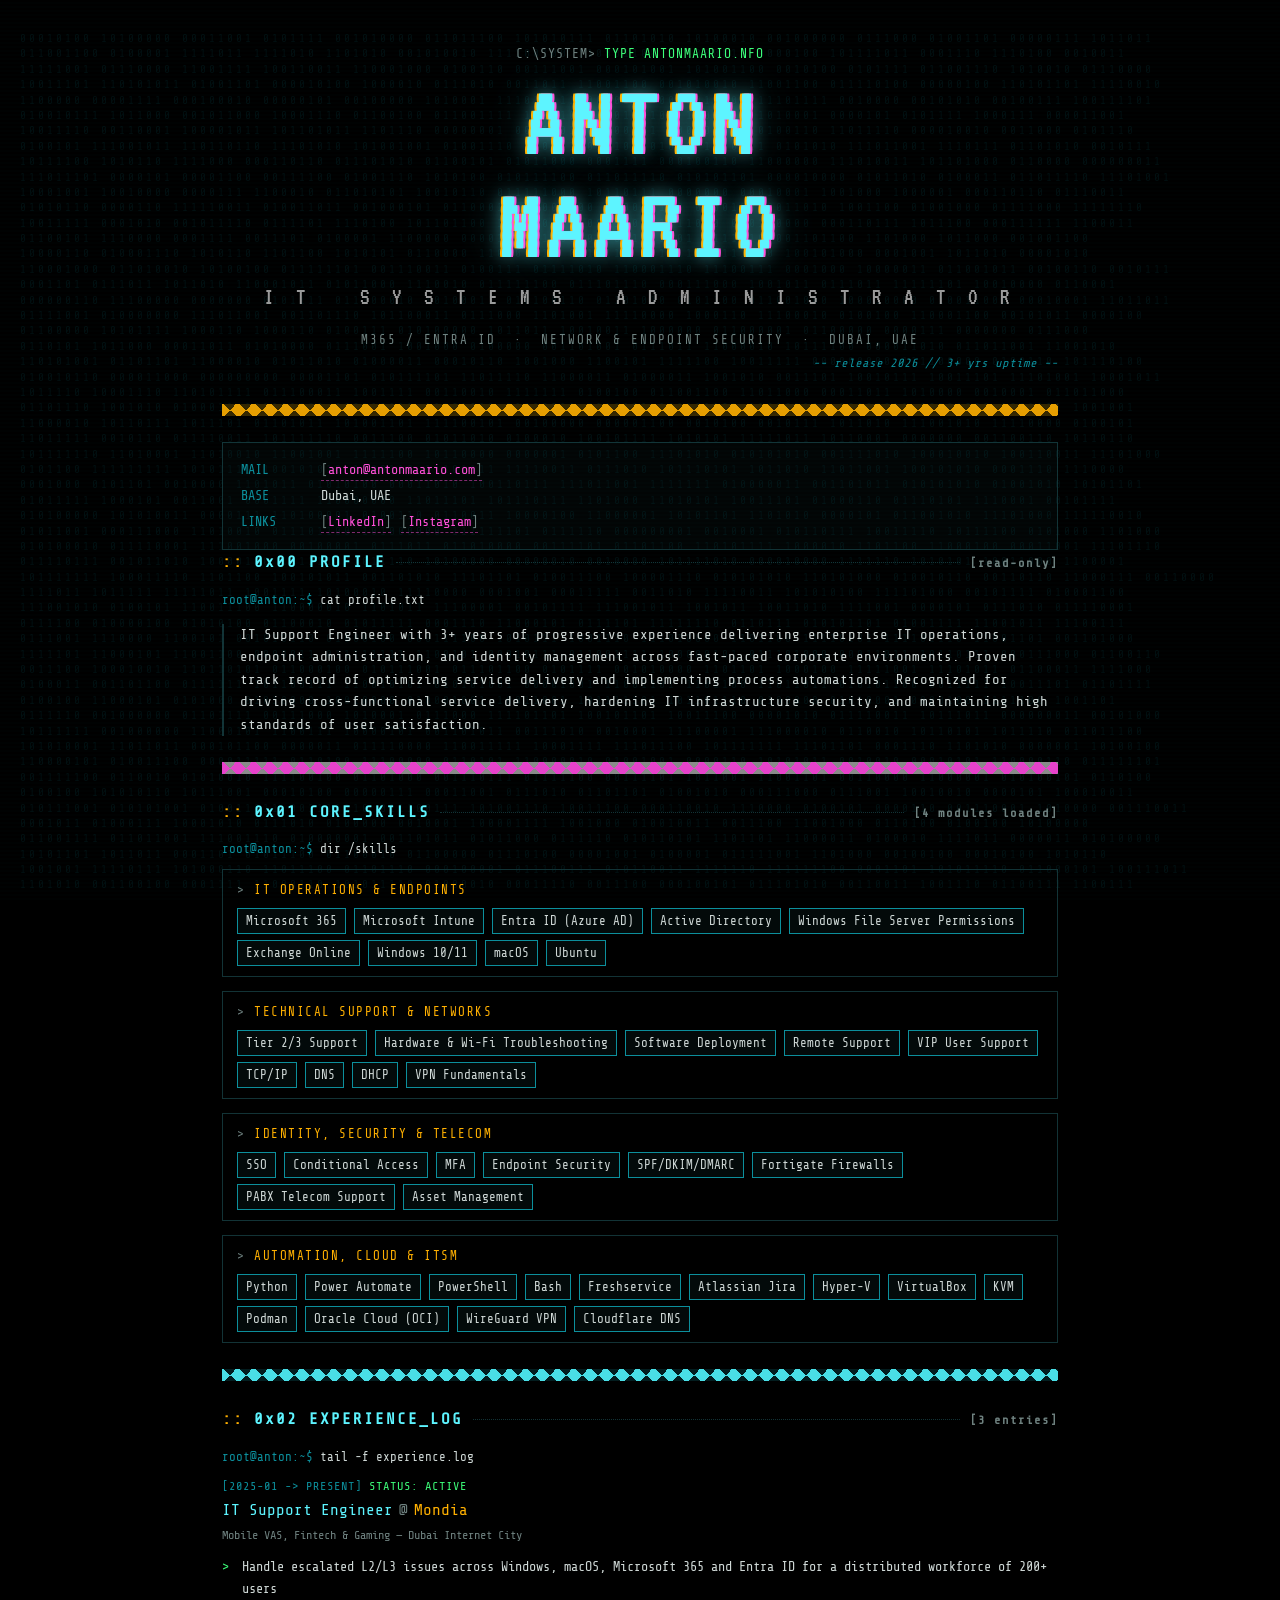
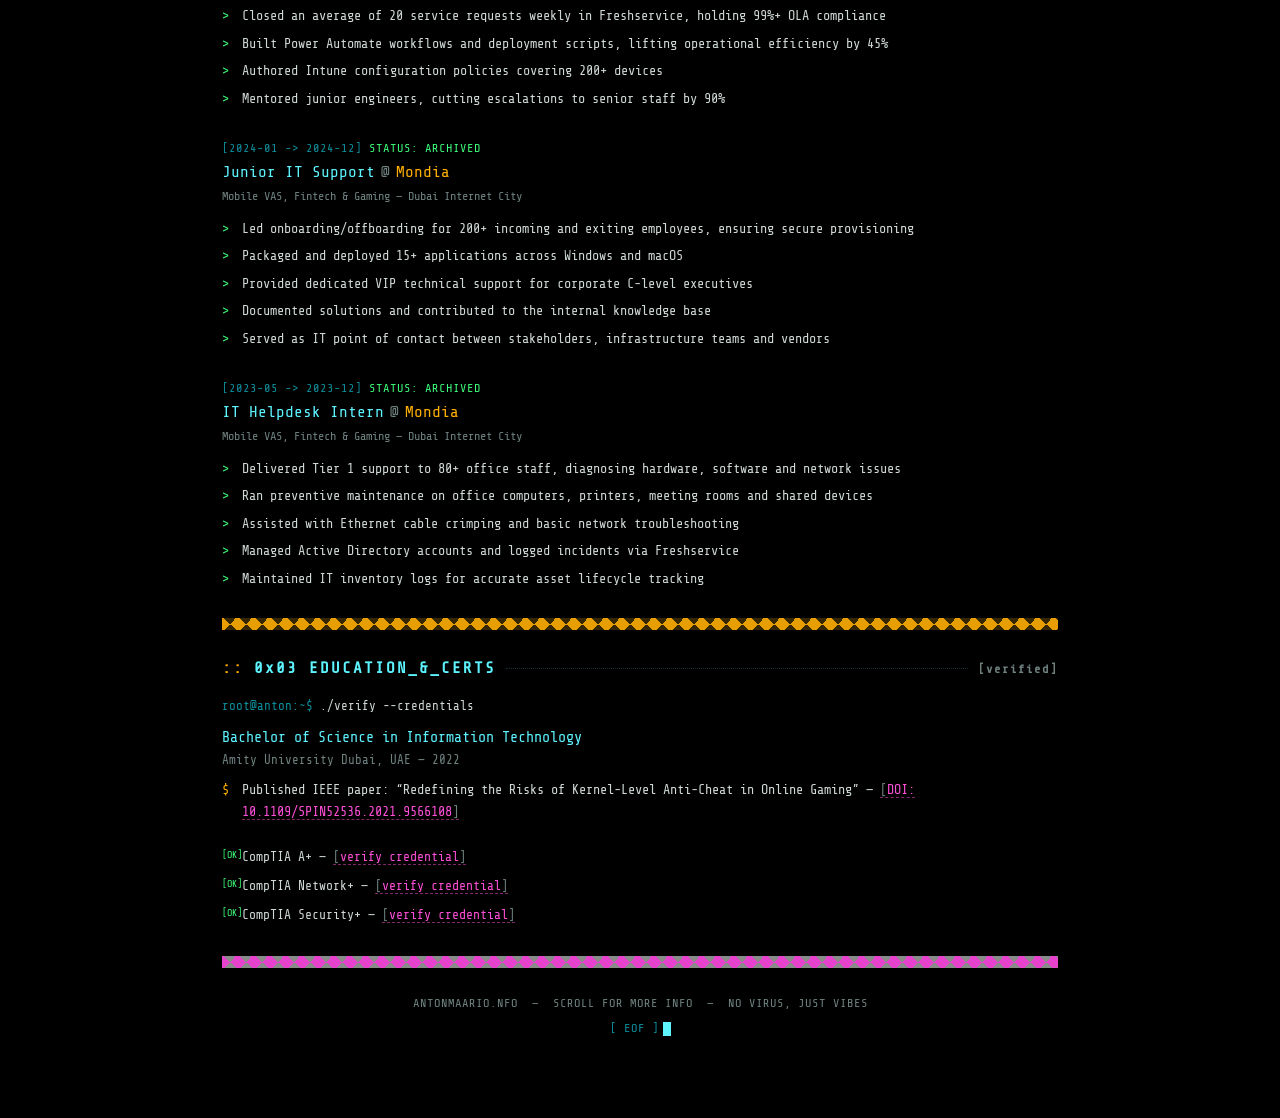
==== commit d46dc6d1: "Add files via upload" ====
--- a/index.html
+++ b/index.html
@@ -3,604 +3,542 @@
 <head>
 <meta charset="UTF-8">
 <meta name="viewport" content="width=device-width, initial-scale=1.0">
-<title>anton@maario: ~/portfolio</title>
-<meta name="description" content="Anton Maario — IT Systems Administrator. Microsoft 365 & Entra ID, Network & Endpoint Security.">
-<link rel="preconnect" href="https://fonts.googleapis.com">
-<link href="https://fonts.googleapis.com/css2?family=JetBrains+Mono:ital,wght@0,400;0,500;0,700;1,400&family=VT323&display=swap" rel="stylesheet">
+<title>ANTON MAARIO :: RESUME.NFO</title>
 <style>
-  :root{
-    --bg:#0b0d09;
-    --panel:#111309;
-    --panel-2:#14170c;
-    --dock:#0e100a;
-    --border:#332a14;
-    --border-soft:#241d0e;
-    --amber:#ffb000;
-    --amber-bright:#ffd166;
-    --amber-dim:#8a6d2f;
-    --amber-faint:#5c4a24;
-    --cream:#e9dec2;
-    --cream-dim:#a99b7c;
-    --cyan:#8fd9d9;
-    --cyan-dim:#5f9494;
-    --mono: 'JetBrains Mono', ui-monospace, Menlo, Consolas, monospace;
-    --crt: 'VT323', var(--mono);
-  }
-
-  *{ box-sizing:border-box; }
-
-  html,body{
-    margin:0; padding:0;
-    background:var(--bg);
-    color:var(--cream);
-    font-family:var(--mono);
-    font-size:14px;
-    line-height:1.6;
-  }
-
-  body{
-    min-height:100vh;
-    display:flex;
-    align-items:center;
-    justify-content:center;
-    padding:28px 16px;
-  }
-
-  a{ color:inherit; text-decoration:none; }
-
-  /* ---------- CRT overlay ---------- */
-  .crt-overlay{
-    position:fixed; inset:0;
-    pointer-events:none;
-    z-index:50;
-    background:repeating-linear-gradient(
-      to bottom,
-      rgba(255,255,255,0.025) 0px,
-      rgba(255,255,255,0.025) 1px,
-      transparent 1px,
-      transparent 3px
-    );
-    mix-blend-mode:overlay;
-    opacity:0.6;
-  }
-  .crt-vignette{
-    position:fixed; inset:0;
-    pointer-events:none;
-    z-index:49;
-    background:radial-gradient(ellipse at center, transparent 55%, rgba(0,0,0,0.35) 100%);
-  }
-  @media (prefers-reduced-motion: no-preference){
-    .crt-overlay{ animation: flicker 6s infinite steps(1); }
-  }
-  @keyframes flicker{
-    0%,100%{ opacity:0.6; }
-    92%{ opacity:0.6; }
-    93%{ opacity:0.42; }
-    94%{ opacity:0.6; }
-  }
-
-  .glow{ text-shadow:0 0 6px rgba(255,176,0,0.45), 0 0 1px rgba(255,176,0,0.6); }
-
-  /* ---------- Window chrome ---------- */
-  .window{
-    width:100%;
-    max-width:1040px;
-    background:var(--panel);
-    border:1px solid var(--border);
-    border-radius:8px;
-    box-shadow:0 40px 80px -30px rgba(0,0,0,0.8), 0 0 0 1px rgba(255,176,0,0.03);
-    overflow:hidden;
-    display:flex;
-    flex-direction:column;
-  }
-
-  .titlebar{
-    display:flex;
-    align-items:center;
-    gap:10px;
-    padding:10px 14px;
-    background:var(--panel-2);
-    border-bottom:1px solid var(--border);
-    font-size:12.5px;
-    color:var(--cream-dim);
-  }
-  .dots{ display:flex; gap:7px; flex-shrink:0; }
-  .dot{ width:11px; height:11px; border-radius:50%; }
-  .dot.r{ background:#5b4030; }
-  .dot.y{ background:#6b5a24; }
-  .dot.g{ background:#33502f; }
-  .titlebar .path{
-    margin:0 auto;
-    color:var(--cream-dim);
-    letter-spacing:0.3px;
-  }
-  .titlebar .path b{ color:var(--amber); font-weight:500; }
-
-  /* ---------- Body layout ---------- */
-  .body-row{
-    display:flex;
-    min-height:420px;
-    border-bottom:1px solid var(--border);
-  }
-
-  /* Sidebar */
-  .sidebar{
-    width:220px;
-    flex-shrink:0;
-    background:var(--panel-2);
-    border-right:1px solid var(--border);
-    padding:14px 0;
-    overflow-y:auto;
-  }
-  .sidebar .label{
-    font-size:11px;
-    letter-spacing:1.5px;
-    color:var(--amber-dim);
-    padding:0 16px 10px;
-  }
-  .tree-root{
-    font-size:13px;
-    color:var(--cream-dim);
-    padding:2px 16px 6px;
-  }
-  .tree-root .arrow{ color:var(--amber-dim); margin-right:4px; }
-  .tree{
-    list-style:none;
-    margin:0; padding:0 0 8px 0;
-  }
-  .tree li{ padding:0 8px 0 30px; }
-  .tree button{
-    width:100%;
-    text-align:left;
-    background:none;
-    border:none;
-    color:var(--cream-dim);
-    font-family:var(--mono);
-    font-size:13px;
-    padding:5px 6px;
-    border-radius:4px;
-    cursor:pointer;
-    display:flex;
-    align-items:center;
-    gap:7px;
-  }
-  .tree button:hover{ background:rgba(255,176,0,0.06); color:var(--cream); }
-  .tree button.active{ background:rgba(255,176,0,0.1); color:var(--amber-bright); }
-  .tree button .ico{ color:var(--amber-dim); flex-shrink:0; }
-  .tree button.active .ico{ color:var(--amber); }
-
-  .sidebar-foot{
-    margin-top:10px;
-    padding:12px 16px 0;
-    border-top:1px solid var(--border-soft);
-    font-size:11.5px;
-    color:var(--amber-faint);
-    line-height:1.7;
-  }
-  .sidebar-foot a{ color:var(--cyan-dim); }
-  .sidebar-foot a:hover{ color:var(--cyan); }
-
-  /* Editor */
-  .editor{
-    flex:1;
-    min-width:0;
-    display:flex;
-    flex-direction:column;
-    background:var(--bg);
-  }
-  .tabs{
-    display:flex;
-    background:var(--panel-2);
-    border-bottom:1px solid var(--border);
-    overflow-x:auto;
-  }
-  .tabs button{
-    font-family:var(--mono);
-    font-size:13px;
-    background:none;
-    border:none;
-    border-right:1px solid var(--border);
-    color:var(--cream-dim);
-    padding:10px 18px;
-    cursor:pointer;
-    white-space:nowrap;
-    display:flex;
-    align-items:center;
-    gap:7px;
-    position:relative;
-  }
-  .tabs button .ico{ color:var(--amber-dim); }
-  .tabs button.active{
-    background:var(--bg);
-    color:var(--amber-bright);
-  }
-  .tabs button.active .ico{ color:var(--amber); }
-  .tabs button.active::after{
-    content:'';
-    position:absolute; left:0; right:0; bottom:-1px;
-    height:2px; background:var(--amber);
-  }
-  .tabs button:focus-visible, .tree button:focus-visible{
-    outline:1px solid var(--amber);
-    outline-offset:-1px;
-  }
-
-  .editor-scroll{
-    flex:1;
-    overflow-y:auto;
-    padding:20px 0 26px;
-  }
-  .tab-panel{ display:none; }
-  .tab-panel.active{ display:block; }
-
-  .code{
-    counter-reset:line;
-    padding:0 6px;
-  }
-  .line{
-    display:flex;
-    padding:0 20px;
-  }
-  .line::before{
-    counter-increment:line;
-    content:counter(line);
-    width:2.4em;
-    flex-shrink:0;
-    text-align:right;
-    margin-right:18px;
-    color:var(--amber-faint);
-    user-select:none;
-    font-size:12.5px;
-    padding-top:2px;
-  }
-  .line.blank::before{ content:''; }
-  .line-content{
-    flex:1;
-    min-width:0;
-    white-space:pre-wrap;
-    word-break:break-word;
-    padding:1px 0;
-  }
-
-  .tok-art{ color:var(--amber-dim); }
-  .tok-head{ color:var(--amber-bright); font-weight:700; font-size:1.05em; }
-  .tok-head2{ color:var(--amber); font-weight:500; }
-  .tok-com{ color:var(--amber-faint); font-style:italic; }
-  .tok-quote{ color:var(--cream-dim); }
-  .tok-key{ color:var(--cyan); }
-  .tok-str{ color:var(--cream); }
-  .tok-punc{ color:var(--amber-faint); }
-  .tok-tag{ color:var(--amber); }
-  .tok-num{ color:var(--cyan); }
-  .tok-bul{ color:var(--amber-dim); }
-  .tok-link{ color:var(--cyan); border-bottom:1px dotted var(--cyan-dim); }
-  .tok-link:hover{ color:var(--amber-bright); border-color:var(--amber); }
-
-  .hero-font{ font-family:var(--crt); font-size:1.55em; letter-spacing:0.5px; }
-
-  /* Terminal dock */
-  .terminal-dock{
-    background:var(--dock);
-    border-bottom:1px solid var(--border);
-  }
-  .terminal-header{
-    display:flex;
-    align-items:center;
-    gap:8px;
-    font-size:11px;
-    letter-spacing:1.5px;
-    color:var(--amber-dim);
-    padding:8px 16px;
-    border-bottom:1px solid var(--border-soft);
-  }
-  .terminal-header::before{ content:'▾'; color:var(--amber-faint); }
-  .terminal-body{
-    padding:12px 16px 16px;
-    font-size:13px;
-    min-height:150px;
-    max-height:220px;
-    overflow-y:auto;
-  }
-  .term-line{ white-space:pre-wrap; word-break:break-word; margin:0 0 2px; }
-  .term-prompt{ color:var(--amber); }
-  .term-path{ color:var(--cyan-dim); }
-  .term-out{ color:var(--cream-dim); }
-  .term-out a{ color:var(--cyan); }
-  .term-out a:hover{ color:var(--amber-bright); }
-  .cursor{
-    display:inline-block;
-    width:0.55em; height:1em;
-    background:var(--amber);
-    vertical-align:text-bottom;
-    margin-left:2px;
-  }
-  @media (prefers-reduced-motion: no-preference){
-    .cursor{ animation:blink 1s steps(1) infinite; }
-  }
-  @keyframes blink{ 50%{ opacity:0; } }
-
-  /* Status bar */
-  .statusbar{
-    display:flex;
-    align-items:center;
-    justify-content:space-between;
-    background:var(--amber-faint);
-    background:#1b1608;
-    border-top:1px solid var(--border);
-    padding:6px 14px;
-    font-size:11.5px;
-    color:var(--cream-dim);
-    gap:10px;
-    flex-wrap:wrap;
-  }
-  .statusbar .left, .statusbar .right{
-    display:flex; gap:16px; align-items:center; flex-wrap:wrap;
-  }
-  .statusbar a:hover{ color:var(--amber-bright); }
-  .statusbar .sep{ color:var(--border); }
-
-  /* Scrollbars */
-  ::-webkit-scrollbar{ width:9px; height:9px; }
-  ::-webkit-scrollbar-track{ background:var(--panel-2); }
-  ::-webkit-scrollbar-thumb{ background:var(--border); border-radius:5px; }
-  ::-webkit-scrollbar-thumb:hover{ background:var(--amber-faint); }
-
-  /* Responsive */
-  @media (max-width:760px){
-    body{ padding:0; align-items:flex-start; }
-    .window{ max-width:100%; border-radius:0; min-height:100vh; }
-    .body-row{ flex-direction:column; min-height:0; }
-    .sidebar{
-      width:100%;
-      border-right:none;
-      border-bottom:1px solid var(--border);
-      padding:10px 0;
-    }
-    .sidebar .label{ padding:0 14px 6px; }
-    .tree li{ padding-left:22px; }
-    .sidebar-foot{ display:none; }
-    .line{ padding:0 12px; }
-    .line::before{ width:1.8em; margin-right:12px; }
-    .hero-font{ font-size:1.2em; }
-    .statusbar{ font-size:10.5px; }
-  }
+@import url('https://fonts.googleapis.com/css2?family=VT323&family=Share+Tech+Mono&display=swap');
+
+:root{
+  --bg:#000000;
+  --cyan:#5df4ff;
+  --cyan-dim:#0c8f9c;
+  --magenta:#ff4fd8;
+  --amber:#ffb000;
+  --green:#3dff7a;
+  --gray:#9a9a9a;
+  --text:#cfd8d6;
+  --text-dim:#6f8280;
+  --line:#123336;
+}
+
+*{box-sizing:border-box;}
+
+html,body{
+  margin:0;padding:0;
+  background:var(--bg);
+  color:var(--text);
+  font-family:'Share Tech Mono', monospace;
+  font-size:15px;
+  line-height:1.6;
+}
+
+@media (prefers-reduced-motion: reduce){
+  *{animation:none !important;}
+}
+
+/* ---------- binary noise texture ---------- */
+.noise-layer{
+  position:fixed;
+  inset:0;
+  z-index:0;
+  color:var(--cyan-dim);
+  opacity:0.10;
+  font-size:11px;
+  line-height:1.4;
+  letter-spacing:3px;
+  overflow:hidden;
+  user-select:none;
+  pointer-events:none;
+  white-space:pre-wrap;
+  word-break:break-all;
+  padding:20px;
+  font-family:'Share Tech Mono', monospace;
+}
+
+/* ---------- scanlines ---------- */
+.scanlines{
+  position:fixed;
+  inset:0;
+  z-index:5;
+  pointer-events:none;
+  background:repeating-linear-gradient(
+    to bottom,
+    rgba(0,0,0,0) 0px,
+    rgba(0,0,0,0) 2px,
+    rgba(0,255,255,0.02) 3px,
+    rgba(0,0,0,0) 4px
+  );
+  mix-blend-mode:screen;
+}
+
+.crt-flicker{
+  animation:flicker 6s infinite;
+}
+@keyframes flicker{
+  0%,96%,100%{opacity:1;}
+  97%{opacity:0.94;}
+  98%{opacity:0.98;}
+}
+
+/* ---------- layout ---------- */
+.page{
+  position:relative;
+  z-index:1;
+  max-width:880px;
+  margin:0 auto;
+  padding:34px 22px 80px;
+}
+
+/* ---------- checkerboard divider (signature element) ---------- */
+.divider{
+  height:12px;
+  width:100%;
+  margin:26px 0;
+  background:
+    repeating-conic-gradient(
+      from 45deg,
+      var(--amber) 0deg 90deg,
+      #3a2c00 90deg 180deg
+    ) 0/16px 16px;
+  filter:saturate(1.1);
+  opacity:0.9;
+}
+.divider.alt{
+  background:
+    repeating-conic-gradient(
+      from 45deg,
+      var(--magenta) 0deg 90deg,
+      var(--gray) 90deg 180deg
+    ) 0/16px 16px;
+}
+.divider.alt2{
+  background:
+    repeating-conic-gradient(
+      from 45deg,
+      var(--cyan) 0deg 90deg,
+      #062022 90deg 180deg
+    ) 0/16px 16px;
+}
+
+/* ---------- header / logo ---------- */
+.hero{
+  text-align:center;
+  padding:10px 0 4px;
+}
+.dos-prompt{
+  color:var(--green);
+  font-size:13px;
+  letter-spacing:1px;
+  margin-bottom:6px;
+}
+.dos-prompt::before{content:"C:\\SYSTEM> ";color:var(--text-dim);}
+
+.logo{
+  font-family:'VT323', monospace;
+  font-size:clamp(48px, 11vw, 108px);
+  line-height:0.95;
+  color:var(--cyan);
+  letter-spacing:4px;
+  text-shadow:
+    2px 0 var(--magenta),
+    -2px 0 var(--amber),
+    0 0 18px rgba(93,244,255,0.55),
+    0 0 40px rgba(93,244,255,0.25);
+  transform:skewX(-1deg);
+  margin:6px 0 0;
+  word-break:break-word;
+}
+
+.subtitle{
+  font-family:'VT323', monospace;
+  font-size:clamp(16px,3.4vw,24px);
+  color:var(--gray);
+  letter-spacing:6px;
+  margin-top:2px;
+}
+
+.tagline{
+  color:var(--text-dim);
+  font-size:12.5px;
+  letter-spacing:2px;
+  margin-top:14px;
+}
+
+.signature-credit{
+  text-align:right;
+  color:var(--cyan-dim);
+  font-size:12px;
+  font-style:italic;
+  margin-top:4px;
+  letter-spacing:1px;
+}
+
+/* ---------- contact block ---------- */
+.contact-box{
+  border:1px solid var(--line);
+  padding:14px 18px;
+  margin-top:22px;
+  font-size:13.5px;
+  color:var(--text);
+  background:rgba(93,244,255,0.02);
+}
+.contact-box .row{display:flex;gap:10px;flex-wrap:wrap;padding:2px 0;}
+.contact-box .k{color:var(--cyan-dim); min-width:70px; flex-shrink:0;}
+a{
+  color:var(--magenta);
+  text-decoration:none;
+  border-bottom:1px dashed rgba(255,79,216,0.5);
+}
+a:hover, a:focus-visible{
+  color:var(--amber);
+  border-bottom-color:var(--amber);
+  outline:none;
+}
+a::before{content:"[";color:var(--text-dim);}
+a::after{content:"]";color:var(--text-dim);}
+
+/* ---------- section headers ---------- */
+.sec-head{
+  display:flex;
+  align-items:baseline;
+  gap:10px;
+  margin:0 0 14px;
+  color:var(--cyan);
+  font-size:16px;
+  letter-spacing:2px;
+}
+.sec-head .addr{
+  color:var(--text-dim);
+  font-size:12px;
+}
+.sec-head::before{content:"::";color:var(--amber);}
+.sec-head .rule{
+  flex:1;
+  border-bottom:1px dotted var(--line);
+  transform:translateY(-4px);
+}
+
+.prompt-line{
+  color:var(--green);
+  font-size:12.5px;
+  margin-bottom:10px;
+}
+.prompt-line .cmd{color:var(--text);}
+.prompt-line::before{content:"root@anton:~$ ";color:var(--cyan-dim);}
+
+/* ---------- profile ---------- */
+.profile-text{
+  color:var(--text);
+  font-size:14px;
+  border-left:2px solid var(--line);
+  padding-left:16px;
+}
+
+/* ---------- skills ---------- */
+.skill-grid{
+  display:grid;
+  grid-template-columns:1fr;
+  gap:14px;
+}
+.skill-cat{
+  border:1px solid var(--line);
+  padding:10px 14px;
+}
+.skill-cat .cat-title{
+  color:var(--amber);
+  font-size:12.5px;
+  letter-spacing:1.5px;
+  margin-bottom:8px;
+}
+.skill-cat .cat-title::before{content:"> ";color:var(--text-dim);}
+.tags{display:flex;flex-wrap:wrap;gap:6px 8px;}
+.tag{
+  color:var(--text);
+  font-size:12.5px;
+  padding:2px 8px;
+  border:1px solid var(--cyan-dim);
+  background:rgba(93,244,255,0.04);
+}
+.tag::before{content:"";}
+
+/* ---------- experience log ---------- */
+.log-entry{margin-bottom:26px;}
+.log-head{
+  color:var(--text-dim);
+  font-size:12px;
+  letter-spacing:1px;
+  margin-bottom:2px;
+}
+.log-head .ts{color:var(--cyan-dim);}
+.log-head .status{color:var(--green);}
+.job-title{
+  color:var(--cyan);
+  font-size:16px;
+  margin:2px 0 2px;
+}
+.job-title .role{color:var(--cyan);}
+.job-title .sep{color:var(--text-dim); margin:0 6px;}
+.job-title .company{color:var(--amber);}
+.job-loc{
+  color:var(--text-dim);
+  font-size:12px;
+  margin-bottom:8px;
+}
+.log-lines{list-style:none;margin:0;padding:0;}
+.log-lines li{
+  font-size:13.5px;
+  color:var(--text);
+  padding:3px 0 3px 20px;
+  position:relative;
+}
+.log-lines li::before{
+  content:">";
+  position:absolute;
+  left:0;
+  color:var(--green);
+}
+
+/* ---------- education ---------- */
+.edu-block{margin-bottom:18px;}
+.edu-degree{color:var(--cyan);font-size:15px;}
+.edu-school{color:var(--text-dim);font-size:12.5px;margin-bottom:6px;}
+.edu-line{font-size:13.5px;padding:3px 0 3px 20px;position:relative;color:var(--text);}
+.edu-line::before{content:"$";position:absolute;left:0;color:var(--amber);}
+
+.cert-list{list-style:none;margin:10px 0 0;padding:0;}
+.cert-list li{
+  font-size:13px;
+  padding:4px 0 4px 20px;
+  position:relative;
+  color:var(--text);
+}
+.cert-list li::before{
+  content:"[OK]";
+  position:absolute;
+  left:0;
+  color:var(--green);
+  font-size:10px;
+}
+
+/* ---------- footer ---------- */
+.footer{
+  margin-top:10px;
+  text-align:center;
+  color:var(--text-dim);
+  font-size:12px;
+  letter-spacing:1px;
+}
+.eof{
+  color:var(--cyan-dim);
+  margin-top:6px;
+}
+.cursor{
+  display:inline-block;
+  width:8px;height:14px;
+  background:var(--cyan);
+  vertical-align:middle;
+  margin-left:4px;
+  animation:blink 1s steps(1) infinite;
+}
+@keyframes blink{
+  0%,49%{opacity:1;}
+  50%,100%{opacity:0;}
+}
+
+@media (max-width:520px){
+  .logo{letter-spacing:1px;}
+  .contact-box .row{flex-direction:column;gap:2px;}
+}
 </style>
 </head>
-<body>
-
-  <div class="crt-overlay" aria-hidden="true"></div>
-  <div class="crt-vignette" aria-hidden="true"></div>
-
-  <div class="window" role="main">
-
-    <div class="titlebar">
-      <div class="dots"><span class="dot r"></span><span class="dot y"></span><span class="dot g"></span></div>
-      <div class="path"><b>anton@maario</b>: ~/portfolio</div>
+<body class="crt-flicker">
+
+<pre class="noise-layer" aria-hidden="true" id="noiseLayer"></pre>
+<div class="scanlines" aria-hidden="true"></div>
+
+<div class="page">
+
+  <div class="hero">
+    <div class="dos-prompt">TYPE ANTONMAARIO.NFO</div>
+    <div class="logo">ANTON<br>MAARIO</div>
+    <div class="subtitle">I T &nbsp; S Y S T E M S &nbsp; A D M I N I S T R A T O R</div>
+    <div class="tagline">M365 / ENTRA ID &nbsp;·&nbsp; NETWORK &amp; ENDPOINT SECURITY &nbsp;·&nbsp; DUBAI, UAE</div>
+    <div class="signature-credit">-- release 2026 // 3+ yrs uptime --</div>
+  </div>
+
+  <div class="divider" role="presentation"></div>
+
+  <div class="contact-box">
+    <div class="row"><span class="k">MAIL</span> <a href="mailto:anton@antonmaario.com">anton@antonmaario.com</a></div>
+    <div class="row"><span class="k">BASE</span> Dubai, UAE</div>
+    <div class="row"><span class="k">LINKS</span>
+      <a href="https://linkedin.com/in/antonmaario" target="_blank" rel="noopener">LinkedIn</a>
+      <a href="https://instagram.com/antonmaario" target="_blank" rel="noopener">Instagram</a>
     </div>
-
-    <div class="body-row">
-
-      <!-- SIDEBAR -->
-      <aside class="sidebar">
-        <div class="label">EXPLORER</div>
-        <div class="tree-root"><span class="arrow">▾</span>ANTON-MAARIO</div>
-        <ul class="tree">
-          <li><button class="tab-btn active" data-tab="readme"><span class="ico">◆</span>README.md</button></li>
-          <li><button class="tab-btn" data-tab="skills"><span class="ico">{ }</span>skills.json</button></li>
-          <li><button class="tab-btn" data-tab="experience"><span class="ico">▤</span>experience.log</button></li>
-          <li><button class="tab-btn" data-tab="education"><span class="ico">▥</span>education.yaml</button></li>
-        </ul>
-        <div class="sidebar-foot">
-          Dubai, UAE<br>
-          <a href="mailto:anton@antonmaario.com">anton@antonmaario.com</a><br>
-          <a href="tel:+971567676589">+971 56 767 6589</a><br>
-          <a href="https://linkedin.com/in/antonmaario" target="_blank" rel="noopener">/in/antonmaario</a>
+  </div>
+
+  <!-- PROFILE -->
+  <section>
+    <h2 class="sec-head">0x00 PROFILE <span class="rule"></span> <span class="addr">[read-only]</span></h2>
+    <div class="prompt-line"><span class="cmd">cat profile.txt</span></div>
+    <p class="profile-text">
+      IT Support Engineer with 3+ years of progressive experience delivering enterprise IT operations,
+      endpoint administration, and identity management across fast-paced corporate environments.
+      Proven track record of optimizing service delivery and implementing process automations.
+      Recognized for driving cross-functional service delivery, hardening IT infrastructure security,
+      and maintaining high standards of user satisfaction.
+    </p>
+  </section>
+
+  <div class="divider alt" role="presentation"></div>
+
+  <!-- SKILLS -->
+  <section>
+    <h2 class="sec-head">0x01 CORE_SKILLS <span class="rule"></span> <span class="addr">[4 modules loaded]</span></h2>
+    <div class="prompt-line"><span class="cmd">dir /skills</span></div>
+    <div class="skill-grid">
+
+      <div class="skill-cat">
+        <div class="cat-title">IT OPERATIONS &amp; ENDPOINTS</div>
+        <div class="tags">
+          <span class="tag">Microsoft 365</span><span class="tag">Microsoft Intune</span>
+          <span class="tag">Entra ID (Azure AD)</span><span class="tag">Active Directory</span>
+          <span class="tag">Windows File Server Permissions</span><span class="tag">Exchange Online</span>
+          <span class="tag">Windows 10/11</span><span class="tag">macOS</span><span class="tag">Ubuntu</span>
         </div>
-      </aside>
-
-      <!-- EDITOR -->
-      <main class="editor">
-        <div class="tabs">
-          <button class="tab-btn active" data-tab="readme"><span class="ico">◆</span>README.md</button>
-          <button class="tab-btn" data-tab="skills"><span class="ico">{ }</span>skills.json</button>
-          <button class="tab-btn" data-tab="experience"><span class="ico">▤</span>experience.log</button>
-          <button class="tab-btn" data-tab="education"><span class="ico">▥</span>education.yaml</button>
+      </div>
+
+      <div class="skill-cat">
+        <div class="cat-title">TECHNICAL SUPPORT &amp; NETWORKS</div>
+        <div class="tags">
+          <span class="tag">Tier 2/3 Support</span><span class="tag">Hardware &amp; Wi-Fi Troubleshooting</span>
+          <span class="tag">Software Deployment</span><span class="tag">Remote Support</span>
+          <span class="tag">VIP User Support</span><span class="tag">TCP/IP</span>
+          <span class="tag">DNS</span><span class="tag">DHCP</span><span class="tag">VPN Fundamentals</span>
         </div>
-
-        <div class="editor-scroll">
-
-          <!-- README -->
-          <section class="tab-panel active" id="tab-readme">
-            <div class="code">
-              <div class="line"><span class="line-content tok-art">╭──────────────────────────────────────╮</span></div>
-              <div class="line"><span class="line-content tok-art">│ ○ ○ ○   anton@maario ── zsh          │</span></div>
-              <div class="line"><span class="line-content tok-art">├──────────────────────────────────────┤</span></div>
-              <div class="line"><span class="line-content tok-art">│ $ whoami                              │</span></div>
-              <div class="line"><span class="line-content tok-art">│ &gt; IT Systems Administrator           │</span></div>
-              <div class="line"><span class="line-content tok-art">│ $ _                                   │</span></div>
-              <div class="line"><span class="line-content tok-art">╰──────────────────────────────────────╯</span></div>
-              <div class="line blank"><span class="line-content"></span></div>
-              <div class="line"><span class="line-content tok-head hero-font glow"># Anton Maario</span></div>
-              <div class="line"><span class="line-content tok-head2">## IT Systems Administrator · Microsoft 365 &amp; Entra ID · Network &amp; Endpoint Security</span></div>
-              <div class="line"><span class="line-content tok-quote">Location: Dubai, UAE</span></div>
-              <div class="line blank"><span class="line-content"></span></div>
-              <div class="line"><span class="line-content tok-quote">&gt; IT Support Engineer with 3+ years of progressive experience delivering enterprise IT operations, endpoint administration, and identity management across fast-paced corporate environments.</span></div>
-              <div class="line"><span class="line-content tok-quote">&gt; Proven track record of optimizing service delivery and implementing process automation — recognized for driving cross-functional service delivery, strengthening infrastructure security, and maintaining high user satisfaction.</span></div>
-              <div class="line blank"><span class="line-content"></span></div>
-              <div class="line"><span class="line-content tok-head2">## Contact</span></div>
-              <div class="line"><span class="line-content"><span class="tok-bul">-</span> Email &nbsp;&nbsp;<a class="tok-link" href="mailto:anton@antonmaario.com">anton@antonmaario.com</a></span></div>
-              <div class="line"><span class="line-content"><span class="tok-bul">-</span> Phone &nbsp;&nbsp;<a class="tok-link" href="tel:+971567676589">+971 56 767 6589</a></span></div>
-              <div class="line"><span class="line-content"><span class="tok-bul">-</span> LinkedIn <a class="tok-link" href="https://linkedin.com/in/antonmaario" target="_blank" rel="noopener">linkedin.com/in/antonmaario</a></span></div>
-            </div>
-          </section>
-
-          <!-- SKILLS -->
-          <section class="tab-panel" id="tab-skills">
-            <div class="code">
-              <div class="line"><span class="line-content tok-punc">{</span></div>
-              <div class="line"><span class="line-content">&nbsp;&nbsp;<span class="tok-key">"it_operations_endpoints"</span><span class="tok-punc">:</span> [<span class="tok-str">"Microsoft 365"</span>, <span class="tok-str">"Microsoft Intune"</span>, <span class="tok-str">"Microsoft Entra ID (Azure AD)"</span>, <span class="tok-str">"Active Directory"</span>, <span class="tok-str">"Windows File Server Permissions"</span>, <span class="tok-str">"Exchange Online"</span>, <span class="tok-str">"Windows 10/11"</span>, <span class="tok-str">"macOS"</span>, <span class="tok-str">"Ubuntu"</span>]<span class="tok-punc">,</span></span></div>
-              <div class="line"><span class="line-content">&nbsp;&nbsp;<span class="tok-key">"technical_support_networks"</span><span class="tok-punc">:</span> [<span class="tok-str">"Tier 2/3 Support"</span>, <span class="tok-str">"Hardware &amp; Wi-Fi Troubleshooting"</span>, <span class="tok-str">"Software Deployment"</span>, <span class="tok-str">"Remote Support"</span>, <span class="tok-str">"VIP User Support"</span>, <span class="tok-str">"TCP/IP"</span>, <span class="tok-str">"DNS"</span>, <span class="tok-str">"DHCP"</span>, <span class="tok-str">"VPN Fundamentals"</span>]<span class="tok-punc">,</span></span></div>
-              <div class="line"><span class="line-content">&nbsp;&nbsp;<span class="tok-key">"identity_security_telecom"</span><span class="tok-punc">:</span> [<span class="tok-str">"SSO"</span>, <span class="tok-str">"Conditional Access"</span>, <span class="tok-str">"MFA"</span>, <span class="tok-str">"Endpoint Security"</span>, <span class="tok-str">"SPF/DKIM/DMARC"</span>, <span class="tok-str">"Fortigate Firewalls"</span>, <span class="tok-str">"PABX Telecom Support"</span>, <span class="tok-str">"Asset Management"</span>]<span class="tok-punc">,</span></span></div>
-              <div class="line"><span class="line-content">&nbsp;&nbsp;<span class="tok-key">"automation_cloud_itsm"</span><span class="tok-punc">:</span> [<span class="tok-str">"Python"</span>, <span class="tok-str">"Power Automate"</span>, <span class="tok-str">"PowerShell"</span>, <span class="tok-str">"Bash"</span>, <span class="tok-str">"Freshservice"</span>, <span class="tok-str">"Atlassian Jira"</span>, <span class="tok-str">"Hyper-V"</span>, <span class="tok-str">"VirtualBox"</span>, <span class="tok-str">"KVM"</span>, <span class="tok-str">"Podman"</span>, <span class="tok-str">"Oracle Cloud (OCI)"</span>, <span class="tok-str">"WireGuard VPN"</span>, <span class="tok-str">"Cloudflare DNS"</span>]</span></div>
-              <div class="line"><span class="line-content tok-punc">}</span></div>
-            </div>
-          </section>
-
-          <!-- EXPERIENCE -->
-          <section class="tab-panel" id="tab-experience">
-            <div class="code">
-              <div class="line"><span class="line-content"><span class="tok-key">[2025-01 → present]</span> <span class="tok-head2">Mondia · IT Support Engineer</span></span></div>
-              <div class="line"><span class="line-content tok-com">  Dubai Internet City · Mobile VAS, Fintech &amp; Gaming</span></div>
-              <div class="line"><span class="line-content"><span class="tok-bul">›</span> Handle escalated L2/L3 issues across Windows, macOS, Microsoft 365 &amp; Entra ID for a distributed workforce of 200+ users</span></div>
-              <div class="line"><span class="line-content"><span class="tok-bul">›</span> Close an average of 20 service requests weekly in Freshservice, maintaining 99%+ OLA compliance</span></div>
-              <div class="line"><span class="line-content"><span class="tok-bul">›</span> Build Power Automate workflows and deployment scripts, cutting manual overhead by 45%</span></div>
-              <div class="line"><span class="line-content"><span class="tok-bul">›</span> Author Intune configuration policies covering 200+ devices</span></div>
-              <div class="line"><span class="line-content"><span class="tok-bul">›</span> Mentor junior engineers, reducing escalations to senior staff by 90%</span></div>
-              <div class="line blank"><span class="line-content"></span></div>
-              <div class="line"><span class="line-content"><span class="tok-key">[2024-01 → 2024-12]</span> <span class="tok-head2">Mondia · Junior IT Support</span></span></div>
-              <div class="line"><span class="line-content"><span class="tok-bul">›</span> Led onboarding/offboarding for 200+ employees, ensuring seamless provisioning and data-security compliance</span></div>
-              <div class="line"><span class="line-content"><span class="tok-bul">›</span> Packaged and deployed 15+ apps across Windows and macOS</span></div>
-              <div class="line"><span class="line-content"><span class="tok-bul">›</span> Provided dedicated VIP technical support for corporate C-level executives</span></div>
-              <div class="line"><span class="line-content"><span class="tok-bul">›</span> Documented technical solutions into the team's internal knowledge base</span></div>
-              <div class="line"><span class="line-content"><span class="tok-bul">›</span> Acted as IT point of contact across stakeholders, infrastructure teams and vendors</span></div>
-              <div class="line blank"><span class="line-content"></span></div>
-              <div class="line"><span class="line-content"><span class="tok-key">[2023-05 → 2023-12]</span> <span class="tok-head2">Mondia · IT Helpdesk Intern</span></span></div>
-              <div class="line"><span class="line-content"><span class="tok-bul">›</span> Delivered Tier 1 support to 80+ office staff, diagnosing hardware, software and local network issues</span></div>
-              <div class="line"><span class="line-content"><span class="tok-bul">›</span> Ran preventive maintenance on workstations, printers, meeting rooms and shared network devices</span></div>
-              <div class="line"><span class="line-content"><span class="tok-bul">›</span> Assisted with Ethernet cable crimping and basic network troubleshooting</span></div>
-              <div class="line"><span class="line-content"><span class="tok-bul">›</span> Managed Active Directory accounts; logged and resolved incidents in Freshservice</span></div>
-              <div class="line"><span class="line-content"><span class="tok-bul">›</span> Tracked IT inventory logs, ensuring accurate asset lifecycle management</span></div>
-            </div>
-          </section>
-
-          <!-- EDUCATION -->
-          <section class="tab-panel" id="tab-education">
-            <div class="code">
-              <div class="line"><span class="line-content"><span class="tok-key">degree:</span> <span class="tok-str">BSc, Information Technology</span></span></div>
-              <div class="line"><span class="line-content"><span class="tok-key">institution:</span> <span class="tok-str">Amity University Dubai, UAE</span></span></div>
-              <div class="line"><span class="line-content"><span class="tok-key">year:</span> <span class="tok-num">2022</span></span></div>
-              <div class="line blank"><span class="line-content"></span></div>
-              <div class="line"><span class="line-content"><span class="tok-key">publication:</span></span></div>
-              <div class="line"><span class="line-content">&nbsp;&nbsp;<span class="tok-key">title:</span> <span class="tok-str">"Redefining the Risks of Kernel-Level Anti-Cheat in Online Gaming"</span></span></div>
-              <div class="line"><span class="line-content">&nbsp;&nbsp;<span class="tok-key">venue:</span> <span class="tok-str">IEEE SPIN 2021</span></span></div>
-              <div class="line"><span class="line-content">&nbsp;&nbsp;<span class="tok-key">doi:</span> <a class="tok-link" href="https://doi.org/10.1109/SPIN52536.2021.9566108" target="_blank" rel="noopener">10.1109/SPIN52536.2021.9566108</a></span></div>
-              <div class="line blank"><span class="line-content"></span></div>
-              <div class="line"><span class="line-content"><span class="tok-key">certifications:</span></span></div>
-              <div class="line"><span class="line-content">&nbsp;&nbsp;<span class="tok-bul">-</span> <span class="tok-key">name:</span> <span class="tok-str">CompTIA A+</span> &nbsp;<a class="tok-link" href="https://cp.certmetrics.com/CompTIA/en/public/verify/credential/Y7386W9YKEF41H9Z" target="_blank" rel="noopener">verify ↗</a></span></div>
-              <div class="line"><span class="line-content">&nbsp;&nbsp;<span class="tok-bul">-</span> <span class="tok-key">name:</span> <span class="tok-str">CompTIA Network+</span> &nbsp;<a class="tok-link" href="https://cp.certmetrics.com/CompTIA/en/public/verify/credential/SQ2WZW0QV2R1K2LJ" target="_blank" rel="noopener">verify ↗</a></span></div>
-              <div class="line"><span class="line-content">&nbsp;&nbsp;<span class="tok-bul">-</span> <span class="tok-key">name:</span> <span class="tok-str">CompTIA Security+</span> &nbsp;<a class="tok-link" href="https://cp.certmetrics.com/CompTIA/en/public/verify/credential/292d8f535c5f4f0589651ece1841b90d" target="_blank" rel="noopener">verify ↗</a></span></div>
-            </div>
-          </section>
-
+      </div>
+
+      <div class="skill-cat">
+        <div class="cat-title">IDENTITY, SECURITY &amp; TELECOM</div>
+        <div class="tags">
+          <span class="tag">SSO</span><span class="tag">Conditional Access</span><span class="tag">MFA</span>
+          <span class="tag">Endpoint Security</span><span class="tag">SPF/DKIM/DMARC</span>
+          <span class="tag">Fortigate Firewalls</span><span class="tag">PABX Telecom Support</span>
+          <span class="tag">Asset Management</span>
         </div>
-      </main>
+      </div>
+
+      <div class="skill-cat">
+        <div class="cat-title">AUTOMATION, CLOUD &amp; ITSM</div>
+        <div class="tags">
+          <span class="tag">Python</span><span class="tag">Power Automate</span><span class="tag">PowerShell</span>
+          <span class="tag">Bash</span><span class="tag">Freshservice</span><span class="tag">Atlassian Jira</span>
+          <span class="tag">Hyper-V</span><span class="tag">VirtualBox</span><span class="tag">KVM</span>
+          <span class="tag">Podman</span><span class="tag">Oracle Cloud (OCI)</span>
+          <span class="tag">WireGuard VPN</span><span class="tag">Cloudflare DNS</span>
+        </div>
+      </div>
+
     </div>
-
-    <!-- TERMINAL -->
-    <div class="terminal-dock">
-      <div class="terminal-header">TERMINAL</div>
-      <div class="terminal-body" id="terminalBody"></div>
+  </section>
+
+  <div class="divider alt2" role="presentation"></div>
+
+  <!-- EXPERIENCE -->
+  <section>
+    <h2 class="sec-head">0x02 EXPERIENCE_LOG <span class="rule"></span> <span class="addr">[3 entries]</span></h2>
+    <div class="prompt-line"><span class="cmd">tail -f experience.log</span></div>
+
+    <div class="log-entry">
+      <div class="log-head"><span class="ts">[2025-01 -&gt; PRESENT]</span> <span class="status">STATUS: ACTIVE</span></div>
+      <div class="job-title"><span class="role">IT Support Engineer</span><span class="sep">@</span><span class="company">Mondia</span></div>
+      <div class="job-loc">Mobile VAS, Fintech &amp; Gaming — Dubai Internet City</div>
+      <ul class="log-lines">
+        <li>Handle escalated L2/L3 issues across Windows, macOS, Microsoft 365 and Entra ID for a distributed workforce of 200+ users</li>
+        <li>Closed an average of 20 service requests weekly in Freshservice, holding 99%+ OLA compliance</li>
+        <li>Built Power Automate workflows and deployment scripts, lifting operational efficiency by 45%</li>
+        <li>Authored Intune configuration policies covering 200+ devices</li>
+        <li>Mentored junior engineers, cutting escalations to senior staff by 90%</li>
+      </ul>
     </div>
 
-    <!-- STATUS BAR -->
-    <div class="statusbar">
-      <div class="left">
-        <span>⎇ main</span>
-        <span class="sep">|</span>
-        <span>✓ 0 problems</span>
-      </div>
-      <div class="right">
-        <a href="mailto:anton@antonmaario.com">✉ Email</a>
-        <a href="tel:+971567676589">☏ Call</a>
-        <a href="https://linkedin.com/in/antonmaario" target="_blank" rel="noopener">in LinkedIn</a>
-        <span class="sep">|</span>
-        <span>UTF-8</span>
-        <span>portfolio.sys v1.0</span>
+    <div class="log-entry">
+      <div class="log-head"><span class="ts">[2024-01 -&gt; 2024-12]</span> <span class="status">STATUS: ARCHIVED</span></div>
+      <div class="job-title"><span class="role">Junior IT Support</span><span class="sep">@</span><span class="company">Mondia</span></div>
+      <div class="job-loc">Mobile VAS, Fintech &amp; Gaming — Dubai Internet City</div>
+      <ul class="log-lines">
+        <li>Led onboarding/offboarding for 200+ incoming and exiting employees, ensuring secure provisioning</li>
+        <li>Packaged and deployed 15+ applications across Windows and macOS</li>
+        <li>Provided dedicated VIP technical support for corporate C-level executives</li>
+        <li>Documented solutions and contributed to the internal knowledge base</li>
+        <li>Served as IT point of contact between stakeholders, infrastructure teams and vendors</li>
+      </ul>
+    </div>
+
+    <div class="log-entry">
+      <div class="log-head"><span class="ts">[2023-05 -&gt; 2023-12]</span> <span class="status">STATUS: ARCHIVED</span></div>
+      <div class="job-title"><span class="role">IT Helpdesk Intern</span><span class="sep">@</span><span class="company">Mondia</span></div>
+      <div class="job-loc">Mobile VAS, Fintech &amp; Gaming — Dubai Internet City</div>
+      <ul class="log-lines">
+        <li>Delivered Tier 1 support to 80+ office staff, diagnosing hardware, software and network issues</li>
+        <li>Ran preventive maintenance on office computers, printers, meeting rooms and shared devices</li>
+        <li>Assisted with Ethernet cable crimping and basic network troubleshooting</li>
+        <li>Managed Active Directory accounts and logged incidents via Freshservice</li>
+        <li>Maintained IT inventory logs for accurate asset lifecycle tracking</li>
+      </ul>
+    </div>
+  </section>
+
+  <div class="divider" role="presentation"></div>
+
+  <!-- EDUCATION -->
+  <section>
+    <h2 class="sec-head">0x03 EDUCATION_&amp;_CERTS <span class="rule"></span> <span class="addr">[verified]</span></h2>
+    <div class="prompt-line"><span class="cmd">./verify --credentials</span></div>
+
+    <div class="edu-block">
+      <div class="edu-degree">Bachelor of Science in Information Technology</div>
+      <div class="edu-school">Amity University Dubai, UAE — 2022</div>
+      <div class="edu-line">Published IEEE paper: “Redefining the Risks of Kernel-Level Anti-Cheat in Online Gaming” —
+        <a href="https://doi.org/10.1109/SPIN52536.2021.9566108" target="_blank" rel="noopener">DOI: 10.1109/SPIN52536.2021.9566108</a>
       </div>
     </div>
 
+    <ul class="cert-list">
+      <li>CompTIA A+ — <a href="https://cp.certmetrics.com/CompTIA/en/public/verify/credential/Y7386W9YKEF41H9Z" target="_blank" rel="noopener">verify credential</a></li>
+      <li>CompTIA Network+ — <a href="https://cp.certmetrics.com/CompTIA/en/public/verify/credential/SQ2WZW0QV2R1K2LJ" target="_blank" rel="noopener">verify credential</a></li>
+      <li>CompTIA Security+ — <a href="https://cp.certmetrics.com/CompTIA/en/public/verify/credential/292d8f535c5f4f0589651ece1841b90d" target="_blank" rel="noopener">verify credential</a></li>
+    </ul>
+  </section>
+
+  <div class="divider alt" role="presentation"></div>
+
+  <div class="footer">
+    <div>ANTONMAARIO.NFO &nbsp;—&nbsp; SCROLL FOR MORE INFO &nbsp;—&nbsp; NO VIRUS, JUST VIBES</div>
+    <div class="eof">[ EOF ]<span class="cursor" aria-hidden="true"></span></div>
   </div>
 
+</div>
+
 <script>
-(function(){
-  // ---- Tab switching ----
-  var tabBtns = document.querySelectorAll('.tab-btn');
-  var panels = document.querySelectorAll('.tab-panel');
-  tabBtns.forEach(function(btn){
-    btn.addEventListener('click', function(){
-      var target = btn.getAttribute('data-tab');
-      tabBtns.forEach(function(b){ b.classList.toggle('active', b.getAttribute('data-tab') === target); });
-      panels.forEach(function(p){ p.classList.toggle('active', p.id === 'tab-' + target); });
-    });
-  });
-
-  // ---- Terminal typing sequence ----
-  var body = document.getElementById('terminalBody');
-  var reduceMotion = window.matchMedia('(prefers-reduced-motion: reduce)').matches;
-
-  var sequence = [
-    { type: 'cmd', text: 'whoami' },
-    { type: 'out', html: 'anton-maario — IT Systems Administrator, Dubai, UAE' },
-    { type: 'cmd', text: 'cat contact.txt' },
-    { type: 'out', html: 'email      <a href="mailto:anton@antonmaario.com">anton@antonmaario.com</a>' },
-    { type: 'out', html: 'phone      <a href="tel:+971567676589">+971 56 767 6589</a>' },
-    { type: 'out', html: 'linkedin   <a href="https://linkedin.com/in/antonmaario" target="_blank" rel="noopener">linkedin.com/in/antonmaario</a>' },
-  ];
-
-  function makeLine(){
-    var div = document.createElement('div');
-    div.className = 'term-line';
-    body.appendChild(div);
-    return div;
-  }
-
-  function renderCursorLine(){
-    var line = makeLine();
-    line.innerHTML = '<span class="term-prompt">anton@maario</span><span class="term-path">:~$</span> <span class="cursor"></span>';
-    return line;
-  }
-
-  if (reduceMotion){
-    sequence.forEach(function(step){
-      var line = makeLine();
-      if (step.type === 'cmd'){
-        line.innerHTML = '<span class="term-prompt">anton@maario</span><span class="term-path">:~$</span> ' + step.text;
-      } else {
-        line.innerHTML = '<span class="term-out">' + step.html + '</span>';
+  // fill binary noise texture without hardcoding a huge literal
+  (function(){
+    var el = document.getElementById('noiseLayer');
+    var lines = [];
+    var linesCount = 60;
+    var groupsPerLine = 14;
+    for (var i=0;i<linesCount;i++){
+      var groups = [];
+      for (var j=0;j<groupsPerLine;j++){
+        var bits = '';
+        var len = 7 + Math.floor(Math.random()*3);
+        for (var k=0;k<len;k++){ bits += Math.random() < 0.5 ? '0' : '1'; }
+        groups.push(bits);
       }
-    });
-    renderCursorLine();
-    return;
-  }
-
-  var i = 0;
-  function nextStep(){
-    if (i >= sequence.length){ renderCursorLine(); return; }
-    var step = sequence[i];
-    if (step.type === 'cmd'){
-      var line = makeLine();
-      var prefix = '<span class="term-prompt">anton@maario</span><span class="term-path">:~$</span> ';
-      var chars = step.text.split('');
-      var j = 0;
-      var typer = setInterval(function(){
-        line.innerHTML = prefix + chars.slice(0, j+1).join('') + '<span class="cursor"></span>';
-        j++;
-        if (j >= chars.length){
-          clearInterval(typer);
-          line.innerHTML = prefix + step.text;
-          i++;
-          setTimeout(nextStep, 160);
-        }
-      }, 38);
-    } else {
-      var oline = makeLine();
-      oline.innerHTML = '<span class="term-out">' + step.html + '</span>';
-      i++;
-      setTimeout(nextStep, 90);
+      lines.push(groups.join(' '));
     }
-  }
-  nextStep();
-})();
+    el.textContent = lines.join('\n');
+  })();
 </script>
+
 </body>
 </html>
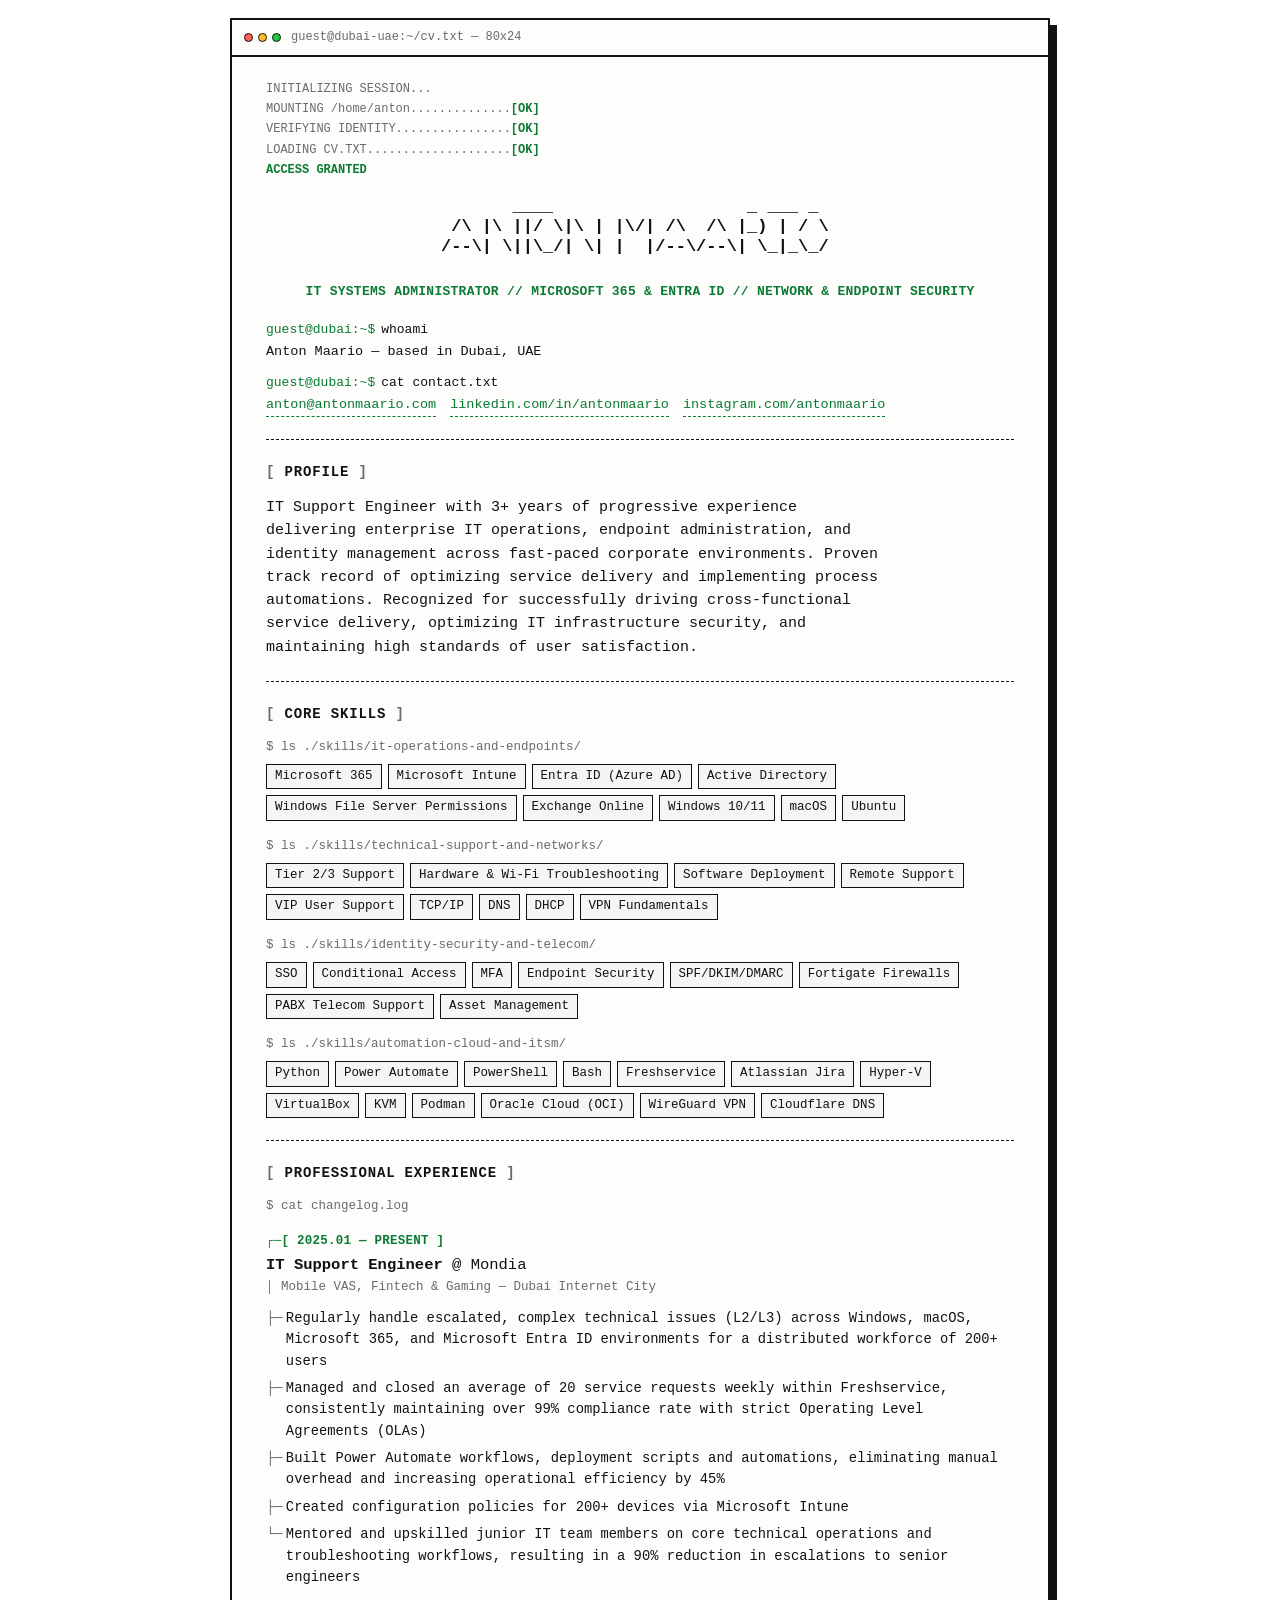
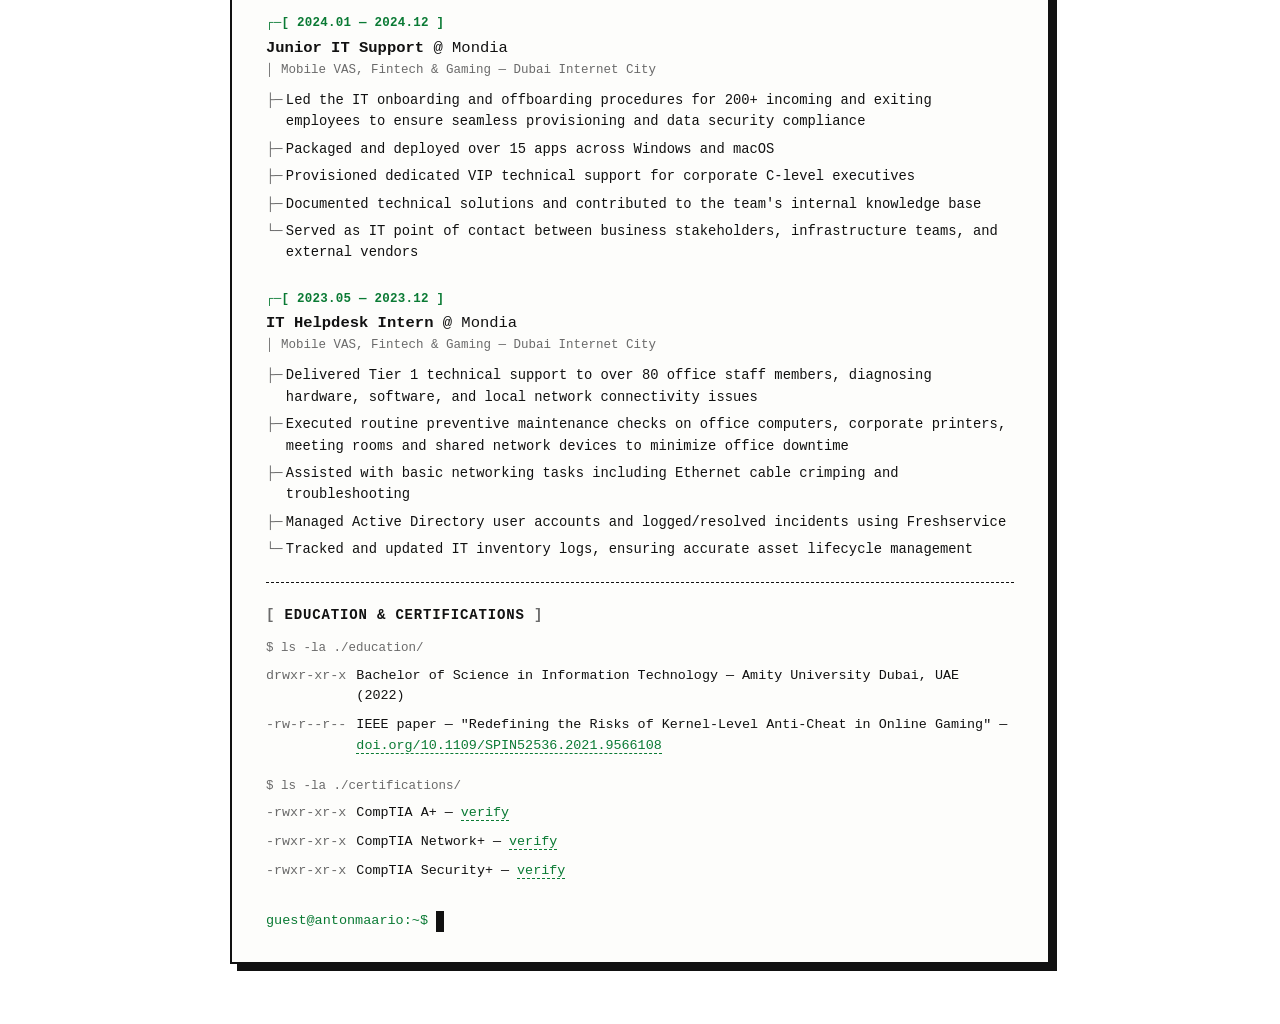
==== commit 464e9777: "Add files via upload" ====
--- a/index.html
+++ b/index.html
@@ -3,542 +3,422 @@
 <head>
 <meta charset="UTF-8">
 <meta name="viewport" content="width=device-width, initial-scale=1.0">
-<title>ANTON MAARIO :: RESUME.NFO</title>
+<title>anton@maario:~/cv.txt</title>
 <style>
-@import url('https://fonts.googleapis.com/css2?family=VT323&family=Share+Tech+Mono&display=swap');
-
-:root{
-  --bg:#000000;
-  --cyan:#5df4ff;
-  --cyan-dim:#0c8f9c;
-  --magenta:#ff4fd8;
-  --amber:#ffb000;
-  --green:#3dff7a;
-  --gray:#9a9a9a;
-  --text:#cfd8d6;
-  --text-dim:#6f8280;
-  --line:#123336;
-}
-
-*{box-sizing:border-box;}
-
-html,body{
-  margin:0;padding:0;
-  background:var(--bg);
-  color:var(--text);
-  font-family:'Share Tech Mono', monospace;
-  font-size:15px;
-  line-height:1.6;
-}
-
-@media (prefers-reduced-motion: reduce){
-  *{animation:none !important;}
-}
-
-/* ---------- binary noise texture ---------- */
-.noise-layer{
-  position:fixed;
-  inset:0;
-  z-index:0;
-  color:var(--cyan-dim);
-  opacity:0.10;
-  font-size:11px;
-  line-height:1.4;
-  letter-spacing:3px;
-  overflow:hidden;
-  user-select:none;
-  pointer-events:none;
-  white-space:pre-wrap;
-  word-break:break-all;
-  padding:20px;
-  font-family:'Share Tech Mono', monospace;
-}
-
-/* ---------- scanlines ---------- */
-.scanlines{
-  position:fixed;
-  inset:0;
-  z-index:5;
-  pointer-events:none;
-  background:repeating-linear-gradient(
-    to bottom,
-    rgba(0,0,0,0) 0px,
-    rgba(0,0,0,0) 2px,
-    rgba(0,255,255,0.02) 3px,
-    rgba(0,0,0,0) 4px
-  );
-  mix-blend-mode:screen;
-}
-
-.crt-flicker{
-  animation:flicker 6s infinite;
-}
-@keyframes flicker{
-  0%,96%,100%{opacity:1;}
-  97%{opacity:0.94;}
-  98%{opacity:0.98;}
-}
-
-/* ---------- layout ---------- */
-.page{
-  position:relative;
-  z-index:1;
-  max-width:880px;
-  margin:0 auto;
-  padding:34px 22px 80px;
-}
-
-/* ---------- checkerboard divider (signature element) ---------- */
-.divider{
-  height:12px;
-  width:100%;
-  margin:26px 0;
-  background:
-    repeating-conic-gradient(
-      from 45deg,
-      var(--amber) 0deg 90deg,
-      #3a2c00 90deg 180deg
-    ) 0/16px 16px;
-  filter:saturate(1.1);
-  opacity:0.9;
-}
-.divider.alt{
-  background:
-    repeating-conic-gradient(
-      from 45deg,
-      var(--magenta) 0deg 90deg,
-      var(--gray) 90deg 180deg
-    ) 0/16px 16px;
-}
-.divider.alt2{
-  background:
-    repeating-conic-gradient(
-      from 45deg,
-      var(--cyan) 0deg 90deg,
-      #062022 90deg 180deg
-    ) 0/16px 16px;
-}
-
-/* ---------- header / logo ---------- */
-.hero{
-  text-align:center;
-  padding:10px 0 4px;
-}
-.dos-prompt{
-  color:var(--green);
-  font-size:13px;
-  letter-spacing:1px;
-  margin-bottom:6px;
-}
-.dos-prompt::before{content:"C:\\SYSTEM> ";color:var(--text-dim);}
-
-.logo{
-  font-family:'VT323', monospace;
-  font-size:clamp(48px, 11vw, 108px);
-  line-height:0.95;
-  color:var(--cyan);
-  letter-spacing:4px;
-  text-shadow:
-    2px 0 var(--magenta),
-    -2px 0 var(--amber),
-    0 0 18px rgba(93,244,255,0.55),
-    0 0 40px rgba(93,244,255,0.25);
-  transform:skewX(-1deg);
-  margin:6px 0 0;
-  word-break:break-word;
-}
-
-.subtitle{
-  font-family:'VT323', monospace;
-  font-size:clamp(16px,3.4vw,24px);
-  color:var(--gray);
-  letter-spacing:6px;
-  margin-top:2px;
-}
-
-.tagline{
-  color:var(--text-dim);
-  font-size:12.5px;
-  letter-spacing:2px;
-  margin-top:14px;
-}
-
-.signature-credit{
-  text-align:right;
-  color:var(--cyan-dim);
-  font-size:12px;
-  font-style:italic;
-  margin-top:4px;
-  letter-spacing:1px;
-}
-
-/* ---------- contact block ---------- */
-.contact-box{
-  border:1px solid var(--line);
-  padding:14px 18px;
-  margin-top:22px;
-  font-size:13.5px;
-  color:var(--text);
-  background:rgba(93,244,255,0.02);
-}
-.contact-box .row{display:flex;gap:10px;flex-wrap:wrap;padding:2px 0;}
-.contact-box .k{color:var(--cyan-dim); min-width:70px; flex-shrink:0;}
-a{
-  color:var(--magenta);
-  text-decoration:none;
-  border-bottom:1px dashed rgba(255,79,216,0.5);
-}
-a:hover, a:focus-visible{
-  color:var(--amber);
-  border-bottom-color:var(--amber);
-  outline:none;
-}
-a::before{content:"[";color:var(--text-dim);}
-a::after{content:"]";color:var(--text-dim);}
-
-/* ---------- section headers ---------- */
-.sec-head{
-  display:flex;
-  align-items:baseline;
-  gap:10px;
-  margin:0 0 14px;
-  color:var(--cyan);
-  font-size:16px;
-  letter-spacing:2px;
-}
-.sec-head .addr{
-  color:var(--text-dim);
-  font-size:12px;
-}
-.sec-head::before{content:"::";color:var(--amber);}
-.sec-head .rule{
-  flex:1;
-  border-bottom:1px dotted var(--line);
-  transform:translateY(-4px);
-}
-
-.prompt-line{
-  color:var(--green);
-  font-size:12.5px;
-  margin-bottom:10px;
-}
-.prompt-line .cmd{color:var(--text);}
-.prompt-line::before{content:"root@anton:~$ ";color:var(--cyan-dim);}
-
-/* ---------- profile ---------- */
-.profile-text{
-  color:var(--text);
-  font-size:14px;
-  border-left:2px solid var(--line);
-  padding-left:16px;
-}
-
-/* ---------- skills ---------- */
-.skill-grid{
-  display:grid;
-  grid-template-columns:1fr;
-  gap:14px;
-}
-.skill-cat{
-  border:1px solid var(--line);
-  padding:10px 14px;
-}
-.skill-cat .cat-title{
-  color:var(--amber);
-  font-size:12.5px;
-  letter-spacing:1.5px;
-  margin-bottom:8px;
-}
-.skill-cat .cat-title::before{content:"> ";color:var(--text-dim);}
-.tags{display:flex;flex-wrap:wrap;gap:6px 8px;}
-.tag{
-  color:var(--text);
-  font-size:12.5px;
-  padding:2px 8px;
-  border:1px solid var(--cyan-dim);
-  background:rgba(93,244,255,0.04);
-}
-.tag::before{content:"";}
-
-/* ---------- experience log ---------- */
-.log-entry{margin-bottom:26px;}
-.log-head{
-  color:var(--text-dim);
-  font-size:12px;
-  letter-spacing:1px;
-  margin-bottom:2px;
-}
-.log-head .ts{color:var(--cyan-dim);}
-.log-head .status{color:var(--green);}
-.job-title{
-  color:var(--cyan);
-  font-size:16px;
-  margin:2px 0 2px;
-}
-.job-title .role{color:var(--cyan);}
-.job-title .sep{color:var(--text-dim); margin:0 6px;}
-.job-title .company{color:var(--amber);}
-.job-loc{
-  color:var(--text-dim);
-  font-size:12px;
-  margin-bottom:8px;
-}
-.log-lines{list-style:none;margin:0;padding:0;}
-.log-lines li{
-  font-size:13.5px;
-  color:var(--text);
-  padding:3px 0 3px 20px;
-  position:relative;
-}
-.log-lines li::before{
-  content:">";
-  position:absolute;
-  left:0;
-  color:var(--green);
-}
-
-/* ---------- education ---------- */
-.edu-block{margin-bottom:18px;}
-.edu-degree{color:var(--cyan);font-size:15px;}
-.edu-school{color:var(--text-dim);font-size:12.5px;margin-bottom:6px;}
-.edu-line{font-size:13.5px;padding:3px 0 3px 20px;position:relative;color:var(--text);}
-.edu-line::before{content:"$";position:absolute;left:0;color:var(--amber);}
-
-.cert-list{list-style:none;margin:10px 0 0;padding:0;}
-.cert-list li{
-  font-size:13px;
-  padding:4px 0 4px 20px;
-  position:relative;
-  color:var(--text);
-}
-.cert-list li::before{
-  content:"[OK]";
-  position:absolute;
-  left:0;
-  color:var(--green);
-  font-size:10px;
-}
-
-/* ---------- footer ---------- */
-.footer{
-  margin-top:10px;
-  text-align:center;
-  color:var(--text-dim);
-  font-size:12px;
-  letter-spacing:1px;
-}
-.eof{
-  color:var(--cyan-dim);
-  margin-top:6px;
-}
-.cursor{
-  display:inline-block;
-  width:8px;height:14px;
-  background:var(--cyan);
-  vertical-align:middle;
-  margin-left:4px;
-  animation:blink 1s steps(1) infinite;
-}
-@keyframes blink{
-  0%,49%{opacity:1;}
-  50%,100%{opacity:0;}
-}
-
-@media (max-width:520px){
-  .logo{letter-spacing:1px;}
-  .contact-box .row{flex-direction:column;gap:2px;}
-}
+  :root{
+    --bg:#ffffff;
+    --paper:#fdfdfb;
+    --fg:#111111;
+    --muted:#6a6a6a;
+    --line:#111111;
+    --accent:#0a7a34;
+    --accent-dim:#e6f3ea;
+    --tag-bg:#f5f5f3;
+  }
+
+  *{ box-sizing:border-box; }
+
+  html,body{
+    margin:0;
+    padding:0;
+    background:var(--bg);
+    color:var(--fg);
+  }
+
+  body{
+    font-family: ui-monospace, "SF Mono", "Cascadia Code", "Source Code Pro", Menlo, Consolas, "Liberation Mono", monospace;
+    font-size:15px;
+    line-height:1.55;
+    padding: 18px 12px 60px;
+    -webkit-text-size-adjust:100%;
+  }
+
+  a{ color:var(--accent); text-decoration:none; border-bottom:1px dashed var(--accent); }
+  a:hover, a:focus{ background:var(--accent-dim); }
+  a:focus-visible{ outline:2px solid var(--accent); outline-offset:2px; }
+
+  .frame{
+    max-width:820px;
+    margin:0 auto;
+    border:2px solid var(--line);
+    background:var(--paper);
+    box-shadow: 7px 7px 0 var(--line);
+  }
+
+  .titlebar{
+    display:flex;
+    align-items:center;
+    gap:10px;
+    border-bottom:2px solid var(--line);
+    padding:8px 12px;
+    font-size:12px;
+    color:var(--muted);
+    white-space:nowrap;
+    overflow-x:auto;
+  }
+  .dots{ display:flex; gap:5px; flex:0 0 auto; }
+  .dots span{
+    width:9px; height:9px; border-radius:50%;
+    display:inline-block; border:1px solid var(--line);
+    background:#fff;
+  }
+  .dots span:nth-child(1){ background:#ff5f56; }
+  .dots span:nth-child(2){ background:#ffbd2e; }
+  .dots span:nth-child(3){ background:#27c93f; }
+  .titletext{ flex:1 1 auto; overflow:hidden; text-overflow:ellipsis; }
+
+  .screen{ padding: 22px clamp(14px, 4vw, 34px) 30px; }
+
+  .boot{
+    margin:0 0 16px;
+    color:var(--muted);
+    font-size:12px;
+    line-height:1.7;
+    white-space:pre-wrap;
+    word-break:break-word;
+  }
+  .boot .ok{ color:var(--accent); font-weight:bold; }
+
+  .banner{
+    margin:0 auto 4px;
+    text-align:center;
+    color:var(--fg);
+    font-weight:bold;
+    font-size:clamp(11px, 4.1vw, 17px);
+    line-height:1.2;
+    letter-spacing:0;
+    overflow-x:auto;
+  }
+
+  .subtitle{
+    text-align:center;
+    color:var(--accent);
+    font-size:clamp(11px, 3vw, 13px);
+    font-weight:bold;
+    margin-bottom:18px;
+    letter-spacing:.02em;
+  }
+
+  .promptline{
+    font-size:13px;
+    margin: 2px 0;
+    display:flex;
+    flex-wrap:wrap;
+    gap:6px;
+  }
+  .promptline .p{ color:var(--accent); flex:0 0 auto; }
+  .promptline .cmd{ color:var(--fg); }
+  .contact{ margin: 0 0 6px; }
+  .contact .out{
+    margin: 2px 0 10px 0;
+    color:var(--fg);
+    display:flex;
+    flex-wrap:wrap;
+    gap:4px 14px;
+    font-size:13.5px;
+  }
+
+  hr.rule{
+    border:none;
+    border-top:1px dashed var(--line);
+    margin: 22px 0;
+  }
+
+  h2.sec{
+    font-size:14px;
+    letter-spacing:.06em;
+    margin: 0 0 12px;
+    color:var(--fg);
+  }
+  h2.sec::before{ content:"[ "; color:var(--muted); }
+  h2.sec::after{ content:" ]"; color:var(--muted); }
+
+  .profile-text{
+    margin:0;
+    max-width:68ch;
+  }
+
+  .tag-group{ margin-bottom:16px; }
+  .tag-group:last-child{ margin-bottom:0; }
+  .tag-label{
+    color:var(--muted);
+    font-size:12.5px;
+    margin:0 0 7px;
+  }
+  .tags{ display:flex; flex-wrap:wrap; gap:6px; }
+  .tag{
+    border:1px solid var(--line);
+    background:var(--tag-bg);
+    padding:2px 8px;
+    font-size:12.5px;
+    white-space:nowrap;
+  }
+
+  .job{ margin-bottom:26px; }
+  .job:last-child{ margin-bottom:0; }
+  .job-head{
+    color:var(--accent);
+    font-weight:bold;
+    font-size:12.5px;
+    letter-spacing:.02em;
+  }
+  .job-title{
+    font-size:15.5px;
+    font-weight:bold;
+    margin:2px 0 1px;
+  }
+  .job-title .at{ font-weight:normal; color:var(--fg); }
+  .job-sub{
+    color:var(--muted);
+    font-size:12.5px;
+    margin:0 0 10px;
+  }
+
+  ul.bullets{
+    list-style:none;
+    margin:0;
+    padding:0;
+  }
+  ul.bullets li{
+    position:relative;
+    padding-left:2.4ch;
+    margin-bottom:6px;
+    font-size:13.8px;
+  }
+  ul.bullets li::before{
+    content:"├─";
+    position:absolute;
+    left:0;
+    color:var(--muted);
+  }
+  ul.bullets li:last-child::before{ content:"└─"; }
+  ul.bullets li:last-child{ margin-bottom:0; }
+
+  .filelist{ margin:0 0 20px; }
+  .filelist:last-child{ margin-bottom:0; }
+  .filelist .row{
+    display:flex;
+    flex-wrap:wrap;
+    gap:2px 10px;
+    font-size:13.4px;
+    margin-bottom:8px;
+  }
+  .filelist .perm{ color:var(--muted); flex:0 0 auto; }
+  .filelist .name{ flex:1 1 240px; min-width:0; }
+
+  .footer-prompt{
+    margin-top:30px;
+    font-size:13.5px;
+  }
+  .footer-prompt .p{ color:var(--accent); }
+  .cursor{
+    display:inline-block;
+    background:var(--fg);
+    color:var(--paper);
+    width:.6em;
+    animation:blink 1s steps(1) infinite;
+  }
+  @media (prefers-reduced-motion: reduce){
+    .cursor{ animation:none; }
+  }
+  @keyframes blink{ 50%{ opacity:0; } }
+
+  @media (max-width:480px){
+    body{ font-size:14px; padding:10px 6px 40px; }
+    .screen{ padding: 18px 14px 26px; }
+    .titletext{ font-size:11px; }
+  }
 </style>
 </head>
-<body class="crt-flicker">
-
-<pre class="noise-layer" aria-hidden="true" id="noiseLayer"></pre>
-<div class="scanlines" aria-hidden="true"></div>
-
-<div class="page">
-
-  <div class="hero">
-    <div class="dos-prompt">TYPE ANTONMAARIO.NFO</div>
-    <div class="logo">ANTON<br>MAARIO</div>
-    <div class="subtitle">I T &nbsp; S Y S T E M S &nbsp; A D M I N I S T R A T O R</div>
-    <div class="tagline">M365 / ENTRA ID &nbsp;·&nbsp; NETWORK &amp; ENDPOINT SECURITY &nbsp;·&nbsp; DUBAI, UAE</div>
-    <div class="signature-credit">-- release 2026 // 3+ yrs uptime --</div>
+<body>
+<div class="frame">
+  <div class="titlebar">
+    <div class="dots"><span></span><span></span><span></span></div>
+    <div class="titletext">guest@dubai-uae:~/cv.txt — 80x24</div>
   </div>
 
-  <div class="divider" role="presentation"></div>
-
-  <div class="contact-box">
-    <div class="row"><span class="k">MAIL</span> <a href="mailto:anton@antonmaario.com">anton@antonmaario.com</a></div>
-    <div class="row"><span class="k">BASE</span> Dubai, UAE</div>
-    <div class="row"><span class="k">LINKS</span>
-      <a href="https://linkedin.com/in/antonmaario" target="_blank" rel="noopener">LinkedIn</a>
-      <a href="https://instagram.com/antonmaario" target="_blank" rel="noopener">Instagram</a>
+  <div class="screen">
+    <pre class="boot">INITIALIZING SESSION...
+MOUNTING /home/anton..............<span class="ok">[OK]</span>
+VERIFYING IDENTITY................<span class="ok">[OK]</span>
+LOADING CV.TXT....................<span class="ok">[OK]</span>
+<span class="ok">ACCESS GRANTED</span></pre>
+
+    <pre class="banner">       ____                   _ ___ _  
+ /\ |\ ||/ \|\ | |\/| /\  /\ |_) | / \ 
+/--\| \||\_/| \| |  |/--\/--\| \_|_\_/ 
+                                       </pre>
+    <div class="subtitle">IT SYSTEMS ADMINISTRATOR // MICROSOFT 365 &amp; ENTRA ID // NETWORK &amp; ENDPOINT SECURITY</div>
+
+    <div class="contact">
+      <div class="promptline"><span class="p">guest@dubai:~$</span><span class="cmd">whoami</span></div>
+      <div class="out">Anton Maario — based in Dubai, UAE</div>
+      <div class="promptline"><span class="p">guest@dubai:~$</span><span class="cmd">cat contact.txt</span></div>
+      <div class="out">
+        <a href="mailto:anton@antonmaario.com">anton@antonmaario.com</a>
+        <a href="https://linkedin.com/in/antonmaario" target="_blank" rel="noopener">linkedin.com/in/antonmaario</a>
+        <a href="https://instagram.com/antonmaario" target="_blank" rel="noopener">instagram.com/antonmaario</a>
+      </div>
     </div>
+
+    <hr class="rule">
+
+    <section>
+      <h2 class="sec">PROFILE</h2>
+      <p class="profile-text">IT Support Engineer with 3+ years of progressive experience delivering enterprise IT operations, endpoint administration, and identity management across fast-paced corporate environments. Proven track record of optimizing service delivery and implementing process automations. Recognized for successfully driving cross-functional service delivery, optimizing IT infrastructure security, and maintaining high standards of user satisfaction.</p>
+    </section>
+
+    <hr class="rule">
+
+    <section>
+      <h2 class="sec">CORE SKILLS</h2>
+
+      <div class="tag-group">
+        <p class="tag-label">$ ls ./skills/it-operations-and-endpoints/</p>
+        <div class="tags">
+          <span class="tag">Microsoft 365</span>
+          <span class="tag">Microsoft Intune</span>
+          <span class="tag">Entra ID (Azure AD)</span>
+          <span class="tag">Active Directory</span>
+          <span class="tag">Windows File Server Permissions</span>
+          <span class="tag">Exchange Online</span>
+          <span class="tag">Windows 10/11</span>
+          <span class="tag">macOS</span>
+          <span class="tag">Ubuntu</span>
+        </div>
+      </div>
+
+      <div class="tag-group">
+        <p class="tag-label">$ ls ./skills/technical-support-and-networks/</p>
+        <div class="tags">
+          <span class="tag">Tier 2/3 Support</span>
+          <span class="tag">Hardware &amp; Wi-Fi Troubleshooting</span>
+          <span class="tag">Software Deployment</span>
+          <span class="tag">Remote Support</span>
+          <span class="tag">VIP User Support</span>
+          <span class="tag">TCP/IP</span>
+          <span class="tag">DNS</span>
+          <span class="tag">DHCP</span>
+          <span class="tag">VPN Fundamentals</span>
+        </div>
+      </div>
+
+      <div class="tag-group">
+        <p class="tag-label">$ ls ./skills/identity-security-and-telecom/</p>
+        <div class="tags">
+          <span class="tag">SSO</span>
+          <span class="tag">Conditional Access</span>
+          <span class="tag">MFA</span>
+          <span class="tag">Endpoint Security</span>
+          <span class="tag">SPF/DKIM/DMARC</span>
+          <span class="tag">Fortigate Firewalls</span>
+          <span class="tag">PABX Telecom Support</span>
+          <span class="tag">Asset Management</span>
+        </div>
+      </div>
+
+      <div class="tag-group">
+        <p class="tag-label">$ ls ./skills/automation-cloud-and-itsm/</p>
+        <div class="tags">
+          <span class="tag">Python</span>
+          <span class="tag">Power Automate</span>
+          <span class="tag">PowerShell</span>
+          <span class="tag">Bash</span>
+          <span class="tag">Freshservice</span>
+          <span class="tag">Atlassian Jira</span>
+          <span class="tag">Hyper-V</span>
+          <span class="tag">VirtualBox</span>
+          <span class="tag">KVM</span>
+          <span class="tag">Podman</span>
+          <span class="tag">Oracle Cloud (OCI)</span>
+          <span class="tag">WireGuard VPN</span>
+          <span class="tag">Cloudflare DNS</span>
+        </div>
+      </div>
+    </section>
+
+    <hr class="rule">
+
+    <section>
+      <h2 class="sec">PROFESSIONAL EXPERIENCE</h2>
+      <p class="tag-label" style="margin-bottom:16px;">$ cat changelog.log</p>
+
+      <div class="job">
+        <div class="job-head">┌─[ 2025.01 — PRESENT ]</div>
+        <div class="job-title">IT Support Engineer <span class="at">@ Mondia</span></div>
+        <div class="job-sub">│ Mobile VAS, Fintech &amp; Gaming — Dubai Internet City</div>
+        <ul class="bullets">
+          <li>Regularly handle escalated, complex technical issues (L2/L3) across Windows, macOS, Microsoft 365, and Microsoft Entra ID environments for a distributed workforce of 200+ users</li>
+          <li>Managed and closed an average of 20 service requests weekly within Freshservice, consistently maintaining over 99% compliance rate with strict Operating Level Agreements (OLAs)</li>
+          <li>Built Power Automate workflows, deployment scripts and automations, eliminating manual overhead and increasing operational efficiency by 45%</li>
+          <li>Created configuration policies for 200+ devices via Microsoft Intune</li>
+          <li>Mentored and upskilled junior IT team members on core technical operations and troubleshooting workflows, resulting in a 90% reduction in escalations to senior engineers</li>
+        </ul>
+      </div>
+
+      <div class="job">
+        <div class="job-head">┌─[ 2024.01 — 2024.12 ]</div>
+        <div class="job-title">Junior IT Support <span class="at">@ Mondia</span></div>
+        <div class="job-sub">│ Mobile VAS, Fintech &amp; Gaming — Dubai Internet City</div>
+        <ul class="bullets">
+          <li>Led the IT onboarding and offboarding procedures for 200+ incoming and exiting employees to ensure seamless provisioning and data security compliance</li>
+          <li>Packaged and deployed over 15 apps across Windows and macOS</li>
+          <li>Provisioned dedicated VIP technical support for corporate C-level executives</li>
+          <li>Documented technical solutions and contributed to the team's internal knowledge base</li>
+          <li>Served as IT point of contact between business stakeholders, infrastructure teams, and external vendors</li>
+        </ul>
+      </div>
+
+      <div class="job">
+        <div class="job-head">┌─[ 2023.05 — 2023.12 ]</div>
+        <div class="job-title">IT Helpdesk Intern <span class="at">@ Mondia</span></div>
+        <div class="job-sub">│ Mobile VAS, Fintech &amp; Gaming — Dubai Internet City</div>
+        <ul class="bullets">
+          <li>Delivered Tier 1 technical support to over 80 office staff members, diagnosing hardware, software, and local network connectivity issues</li>
+          <li>Executed routine preventive maintenance checks on office computers, corporate printers, meeting rooms and shared network devices to minimize office downtime</li>
+          <li>Assisted with basic networking tasks including Ethernet cable crimping and troubleshooting</li>
+          <li>Managed Active Directory user accounts and logged/resolved incidents using Freshservice</li>
+          <li>Tracked and updated IT inventory logs, ensuring accurate asset lifecycle management</li>
+        </ul>
+      </div>
+    </section>
+
+    <hr class="rule">
+
+    <section>
+      <h2 class="sec">EDUCATION &amp; CERTIFICATIONS</h2>
+
+      <div class="filelist">
+        <p class="tag-label">$ ls -la ./education/</p>
+        <div class="row">
+          <span class="perm">drwxr-xr-x</span>
+          <span class="name">Bachelor of Science in Information Technology — Amity University Dubai, UAE (2022)</span>
+        </div>
+        <div class="row">
+          <span class="perm">-rw-r--r--</span>
+          <span class="name">IEEE paper — "Redefining the Risks of Kernel-Level Anti-Cheat in Online Gaming" — <a href="https://doi.org/10.1109/SPIN52536.2021.9566108" target="_blank" rel="noopener">doi.org/10.1109/SPIN52536.2021.9566108</a></span>
+        </div>
+      </div>
+
+      <div class="filelist">
+        <p class="tag-label">$ ls -la ./certifications/</p>
+        <div class="row">
+          <span class="perm">-rwxr-xr-x</span>
+          <span class="name">CompTIA A+ — <a href="https://cp.certmetrics.com/CompTIA/en/public/verify/credential/Y7386W9YKEF41H9Z" target="_blank" rel="noopener">verify</a></span>
+        </div>
+        <div class="row">
+          <span class="perm">-rwxr-xr-x</span>
+          <span class="name">CompTIA Network+ — <a href="https://cp.certmetrics.com/CompTIA/en/public/verify/credential/SQ2WZW0QV2R1K2LJ" target="_blank" rel="noopener">verify</a></span>
+        </div>
+        <div class="row">
+          <span class="perm">-rwxr-xr-x</span>
+          <span class="name">CompTIA Security+ — <a href="https://cp.certmetrics.com/CompTIA/en/public/verify/credential/292d8f535c5f4f0589651ece1841b90d" target="_blank" rel="noopener">verify</a></span>
+        </div>
+      </div>
+    </section>
+
+    <div class="footer-prompt"><span class="p">guest@antonmaario:~$</span> <span class="cursor">&nbsp;</span></div>
   </div>
-
-  <!-- PROFILE -->
-  <section>
-    <h2 class="sec-head">0x00 PROFILE <span class="rule"></span> <span class="addr">[read-only]</span></h2>
-    <div class="prompt-line"><span class="cmd">cat profile.txt</span></div>
-    <p class="profile-text">
-      IT Support Engineer with 3+ years of progressive experience delivering enterprise IT operations,
-      endpoint administration, and identity management across fast-paced corporate environments.
-      Proven track record of optimizing service delivery and implementing process automations.
-      Recognized for driving cross-functional service delivery, hardening IT infrastructure security,
-      and maintaining high standards of user satisfaction.
-    </p>
-  </section>
-
-  <div class="divider alt" role="presentation"></div>
-
-  <!-- SKILLS -->
-  <section>
-    <h2 class="sec-head">0x01 CORE_SKILLS <span class="rule"></span> <span class="addr">[4 modules loaded]</span></h2>
-    <div class="prompt-line"><span class="cmd">dir /skills</span></div>
-    <div class="skill-grid">
-
-      <div class="skill-cat">
-        <div class="cat-title">IT OPERATIONS &amp; ENDPOINTS</div>
-        <div class="tags">
-          <span class="tag">Microsoft 365</span><span class="tag">Microsoft Intune</span>
-          <span class="tag">Entra ID (Azure AD)</span><span class="tag">Active Directory</span>
-          <span class="tag">Windows File Server Permissions</span><span class="tag">Exchange Online</span>
-          <span class="tag">Windows 10/11</span><span class="tag">macOS</span><span class="tag">Ubuntu</span>
-        </div>
-      </div>
-
-      <div class="skill-cat">
-        <div class="cat-title">TECHNICAL SUPPORT &amp; NETWORKS</div>
-        <div class="tags">
-          <span class="tag">Tier 2/3 Support</span><span class="tag">Hardware &amp; Wi-Fi Troubleshooting</span>
-          <span class="tag">Software Deployment</span><span class="tag">Remote Support</span>
-          <span class="tag">VIP User Support</span><span class="tag">TCP/IP</span>
-          <span class="tag">DNS</span><span class="tag">DHCP</span><span class="tag">VPN Fundamentals</span>
-        </div>
-      </div>
-
-      <div class="skill-cat">
-        <div class="cat-title">IDENTITY, SECURITY &amp; TELECOM</div>
-        <div class="tags">
-          <span class="tag">SSO</span><span class="tag">Conditional Access</span><span class="tag">MFA</span>
-          <span class="tag">Endpoint Security</span><span class="tag">SPF/DKIM/DMARC</span>
-          <span class="tag">Fortigate Firewalls</span><span class="tag">PABX Telecom Support</span>
-          <span class="tag">Asset Management</span>
-        </div>
-      </div>
-
-      <div class="skill-cat">
-        <div class="cat-title">AUTOMATION, CLOUD &amp; ITSM</div>
-        <div class="tags">
-          <span class="tag">Python</span><span class="tag">Power Automate</span><span class="tag">PowerShell</span>
-          <span class="tag">Bash</span><span class="tag">Freshservice</span><span class="tag">Atlassian Jira</span>
-          <span class="tag">Hyper-V</span><span class="tag">VirtualBox</span><span class="tag">KVM</span>
-          <span class="tag">Podman</span><span class="tag">Oracle Cloud (OCI)</span>
-          <span class="tag">WireGuard VPN</span><span class="tag">Cloudflare DNS</span>
-        </div>
-      </div>
-
-    </div>
-  </section>
-
-  <div class="divider alt2" role="presentation"></div>
-
-  <!-- EXPERIENCE -->
-  <section>
-    <h2 class="sec-head">0x02 EXPERIENCE_LOG <span class="rule"></span> <span class="addr">[3 entries]</span></h2>
-    <div class="prompt-line"><span class="cmd">tail -f experience.log</span></div>
-
-    <div class="log-entry">
-      <div class="log-head"><span class="ts">[2025-01 -&gt; PRESENT]</span> <span class="status">STATUS: ACTIVE</span></div>
-      <div class="job-title"><span class="role">IT Support Engineer</span><span class="sep">@</span><span class="company">Mondia</span></div>
-      <div class="job-loc">Mobile VAS, Fintech &amp; Gaming — Dubai Internet City</div>
-      <ul class="log-lines">
-        <li>Handle escalated L2/L3 issues across Windows, macOS, Microsoft 365 and Entra ID for a distributed workforce of 200+ users</li>
-        <li>Closed an average of 20 service requests weekly in Freshservice, holding 99%+ OLA compliance</li>
-        <li>Built Power Automate workflows and deployment scripts, lifting operational efficiency by 45%</li>
-        <li>Authored Intune configuration policies covering 200+ devices</li>
-        <li>Mentored junior engineers, cutting escalations to senior staff by 90%</li>
-      </ul>
-    </div>
-
-    <div class="log-entry">
-      <div class="log-head"><span class="ts">[2024-01 -&gt; 2024-12]</span> <span class="status">STATUS: ARCHIVED</span></div>
-      <div class="job-title"><span class="role">Junior IT Support</span><span class="sep">@</span><span class="company">Mondia</span></div>
-      <div class="job-loc">Mobile VAS, Fintech &amp; Gaming — Dubai Internet City</div>
-      <ul class="log-lines">
-        <li>Led onboarding/offboarding for 200+ incoming and exiting employees, ensuring secure provisioning</li>
-        <li>Packaged and deployed 15+ applications across Windows and macOS</li>
-        <li>Provided dedicated VIP technical support for corporate C-level executives</li>
-        <li>Documented solutions and contributed to the internal knowledge base</li>
-        <li>Served as IT point of contact between stakeholders, infrastructure teams and vendors</li>
-      </ul>
-    </div>
-
-    <div class="log-entry">
-      <div class="log-head"><span class="ts">[2023-05 -&gt; 2023-12]</span> <span class="status">STATUS: ARCHIVED</span></div>
-      <div class="job-title"><span class="role">IT Helpdesk Intern</span><span class="sep">@</span><span class="company">Mondia</span></div>
-      <div class="job-loc">Mobile VAS, Fintech &amp; Gaming — Dubai Internet City</div>
-      <ul class="log-lines">
-        <li>Delivered Tier 1 support to 80+ office staff, diagnosing hardware, software and network issues</li>
-        <li>Ran preventive maintenance on office computers, printers, meeting rooms and shared devices</li>
-        <li>Assisted with Ethernet cable crimping and basic network troubleshooting</li>
-        <li>Managed Active Directory accounts and logged incidents via Freshservice</li>
-        <li>Maintained IT inventory logs for accurate asset lifecycle tracking</li>
-      </ul>
-    </div>
-  </section>
-
-  <div class="divider" role="presentation"></div>
-
-  <!-- EDUCATION -->
-  <section>
-    <h2 class="sec-head">0x03 EDUCATION_&amp;_CERTS <span class="rule"></span> <span class="addr">[verified]</span></h2>
-    <div class="prompt-line"><span class="cmd">./verify --credentials</span></div>
-
-    <div class="edu-block">
-      <div class="edu-degree">Bachelor of Science in Information Technology</div>
-      <div class="edu-school">Amity University Dubai, UAE — 2022</div>
-      <div class="edu-line">Published IEEE paper: “Redefining the Risks of Kernel-Level Anti-Cheat in Online Gaming” —
-        <a href="https://doi.org/10.1109/SPIN52536.2021.9566108" target="_blank" rel="noopener">DOI: 10.1109/SPIN52536.2021.9566108</a>
-      </div>
-    </div>
-
-    <ul class="cert-list">
-      <li>CompTIA A+ — <a href="https://cp.certmetrics.com/CompTIA/en/public/verify/credential/Y7386W9YKEF41H9Z" target="_blank" rel="noopener">verify credential</a></li>
-      <li>CompTIA Network+ — <a href="https://cp.certmetrics.com/CompTIA/en/public/verify/credential/SQ2WZW0QV2R1K2LJ" target="_blank" rel="noopener">verify credential</a></li>
-      <li>CompTIA Security+ — <a href="https://cp.certmetrics.com/CompTIA/en/public/verify/credential/292d8f535c5f4f0589651ece1841b90d" target="_blank" rel="noopener">verify credential</a></li>
-    </ul>
-  </section>
-
-  <div class="divider alt" role="presentation"></div>
-
-  <div class="footer">
-    <div>ANTONMAARIO.NFO &nbsp;—&nbsp; SCROLL FOR MORE INFO &nbsp;—&nbsp; NO VIRUS, JUST VIBES</div>
-    <div class="eof">[ EOF ]<span class="cursor" aria-hidden="true"></span></div>
-  </div>
-
 </div>
-
-<script>
-  // fill binary noise texture without hardcoding a huge literal
-  (function(){
-    var el = document.getElementById('noiseLayer');
-    var lines = [];
-    var linesCount = 60;
-    var groupsPerLine = 14;
-    for (var i=0;i<linesCount;i++){
-      var groups = [];
-      for (var j=0;j<groupsPerLine;j++){
-        var bits = '';
-        var len = 7 + Math.floor(Math.random()*3);
-        for (var k=0;k<len;k++){ bits += Math.random() < 0.5 ? '0' : '1'; }
-        groups.push(bits);
-      }
-      lines.push(groups.join(' '));
-    }
-    el.textContent = lines.join('\n');
-  })();
-</script>
-
 </body>
 </html>
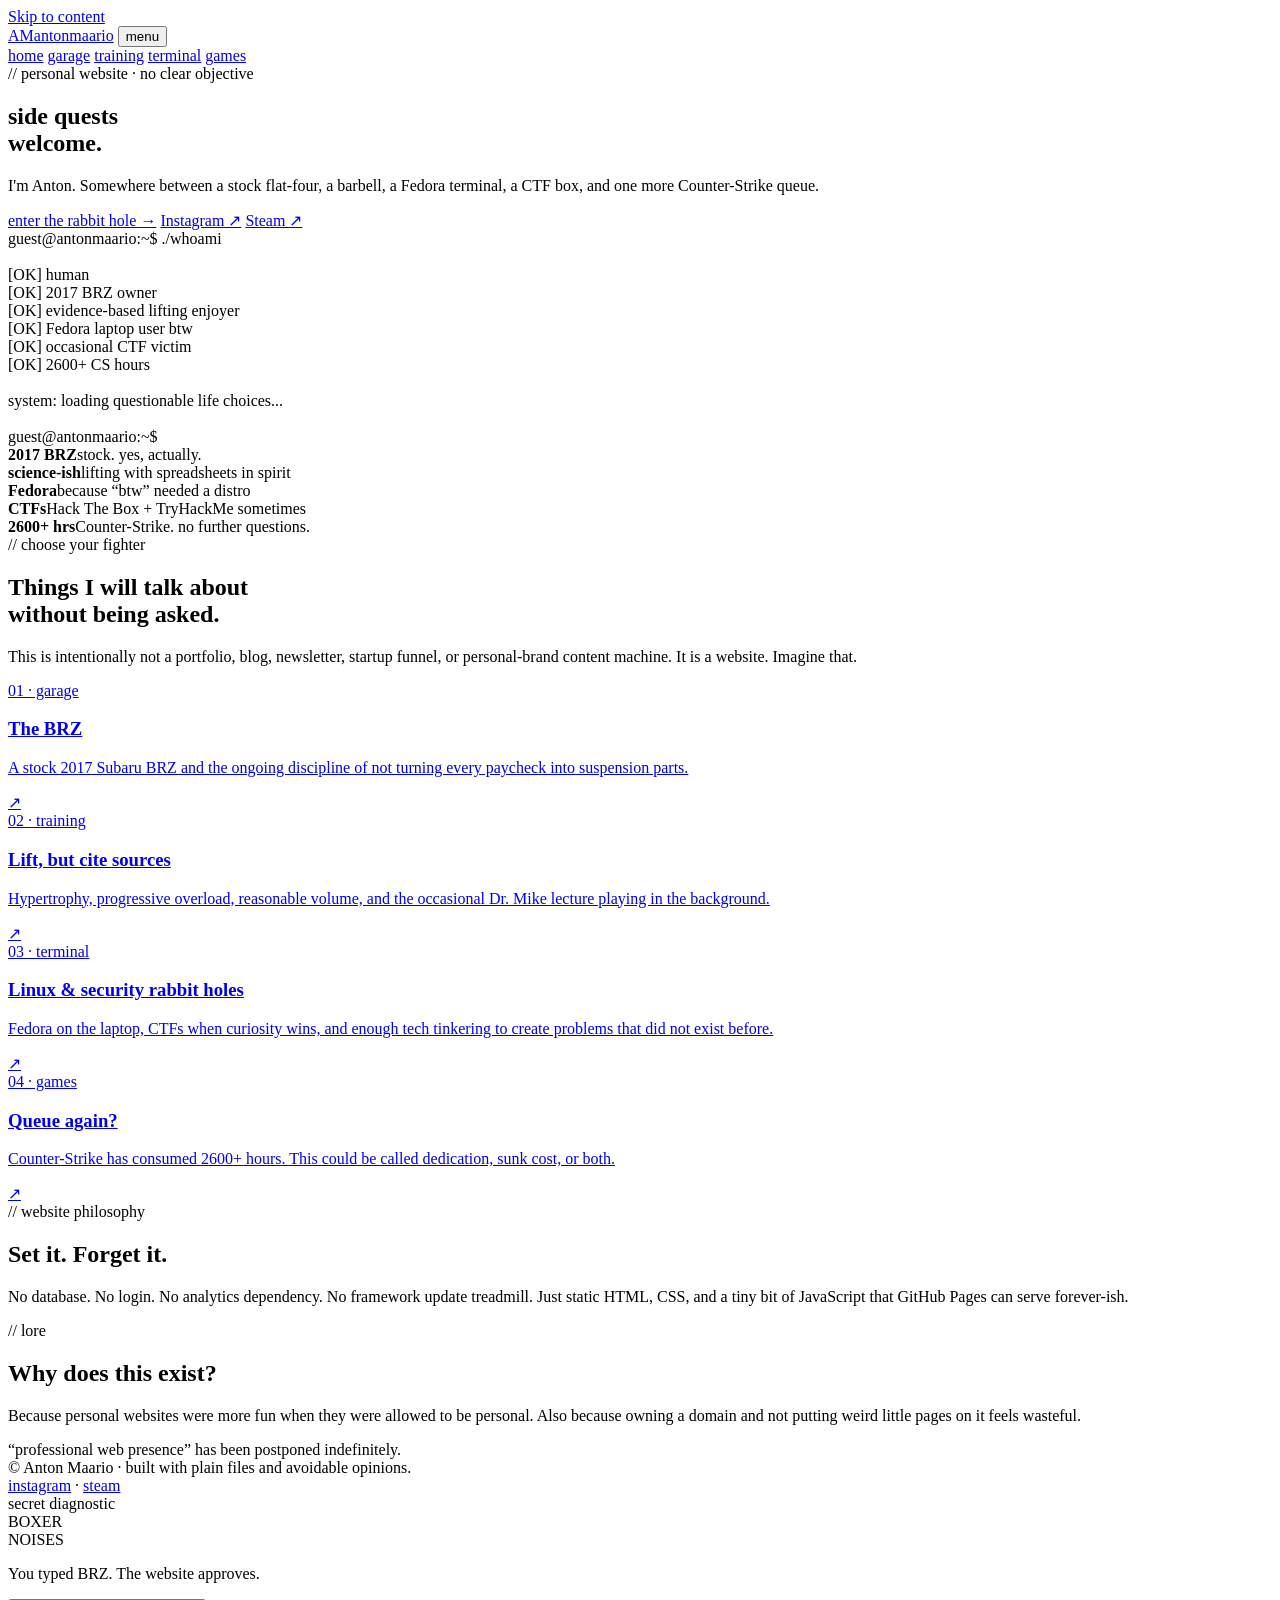
==== commit 5878d687: "Add files via upload" ====
--- a/index.html
+++ b/index.html
@@ -1,424 +1,109 @@
-<!DOCTYPE html>
+<!doctype html>
 <html lang="en">
 <head>
-<meta charset="UTF-8">
-<meta name="viewport" content="width=device-width, initial-scale=1.0">
-<title>anton@maario:~/cv.txt</title>
-<style>
-  :root{
-    --bg:#ffffff;
-    --paper:#fdfdfb;
-    --fg:#111111;
-    --muted:#6a6a6a;
-    --line:#111111;
-    --accent:#0a7a34;
-    --accent-dim:#e6f3ea;
-    --tag-bg:#f5f5f3;
-  }
-
-  *{ box-sizing:border-box; }
-
-  html,body{
-    margin:0;
-    padding:0;
-    background:var(--bg);
-    color:var(--fg);
-  }
-
-  body{
-    font-family: ui-monospace, "SF Mono", "Cascadia Code", "Source Code Pro", Menlo, Consolas, "Liberation Mono", monospace;
-    font-size:15px;
-    line-height:1.55;
-    padding: 18px 12px 60px;
-    -webkit-text-size-adjust:100%;
-  }
-
-  a{ color:var(--accent); text-decoration:none; border-bottom:1px dashed var(--accent); }
-  a:hover, a:focus{ background:var(--accent-dim); }
-  a:focus-visible{ outline:2px solid var(--accent); outline-offset:2px; }
-
-  .frame{
-    max-width:820px;
-    margin:0 auto;
-    border:2px solid var(--line);
-    background:var(--paper);
-    box-shadow: 7px 7px 0 var(--line);
-  }
-
-  .titlebar{
-    display:flex;
-    align-items:center;
-    gap:10px;
-    border-bottom:2px solid var(--line);
-    padding:8px 12px;
-    font-size:12px;
-    color:var(--muted);
-    white-space:nowrap;
-    overflow-x:auto;
-  }
-  .dots{ display:flex; gap:5px; flex:0 0 auto; }
-  .dots span{
-    width:9px; height:9px; border-radius:50%;
-    display:inline-block; border:1px solid var(--line);
-    background:#fff;
-  }
-  .dots span:nth-child(1){ background:#ff5f56; }
-  .dots span:nth-child(2){ background:#ffbd2e; }
-  .dots span:nth-child(3){ background:#27c93f; }
-  .titletext{ flex:1 1 auto; overflow:hidden; text-overflow:ellipsis; }
-
-  .screen{ padding: 22px clamp(14px, 4vw, 34px) 30px; }
-
-  .boot{
-    margin:0 0 16px;
-    color:var(--muted);
-    font-size:12px;
-    line-height:1.7;
-    white-space:pre-wrap;
-    word-break:break-word;
-  }
-  .boot .ok{ color:var(--accent); font-weight:bold; }
-
-  .banner{
-    margin:0 auto 4px;
-    text-align:center;
-    color:var(--fg);
-    font-weight:bold;
-    font-size:clamp(11px, 4.1vw, 17px);
-    line-height:1.2;
-    letter-spacing:0;
-    overflow-x:auto;
-  }
-
-  .subtitle{
-    text-align:center;
-    color:var(--accent);
-    font-size:clamp(11px, 3vw, 13px);
-    font-weight:bold;
-    margin-bottom:18px;
-    letter-spacing:.02em;
-  }
-
-  .promptline{
-    font-size:13px;
-    margin: 2px 0;
-    display:flex;
-    flex-wrap:wrap;
-    gap:6px;
-  }
-  .promptline .p{ color:var(--accent); flex:0 0 auto; }
-  .promptline .cmd{ color:var(--fg); }
-  .contact{ margin: 0 0 6px; }
-  .contact .out{
-    margin: 2px 0 10px 0;
-    color:var(--fg);
-    display:flex;
-    flex-wrap:wrap;
-    gap:4px 14px;
-    font-size:13.5px;
-  }
-
-  hr.rule{
-    border:none;
-    border-top:1px dashed var(--line);
-    margin: 22px 0;
-  }
-
-  h2.sec{
-    font-size:14px;
-    letter-spacing:.06em;
-    margin: 0 0 12px;
-    color:var(--fg);
-  }
-  h2.sec::before{ content:"[ "; color:var(--muted); }
-  h2.sec::after{ content:" ]"; color:var(--muted); }
-
-  .profile-text{
-    margin:0;
-    max-width:68ch;
-  }
-
-  .tag-group{ margin-bottom:16px; }
-  .tag-group:last-child{ margin-bottom:0; }
-  .tag-label{
-    color:var(--muted);
-    font-size:12.5px;
-    margin:0 0 7px;
-  }
-  .tags{ display:flex; flex-wrap:wrap; gap:6px; }
-  .tag{
-    border:1px solid var(--line);
-    background:var(--tag-bg);
-    padding:2px 8px;
-    font-size:12.5px;
-    white-space:nowrap;
-  }
-
-  .job{ margin-bottom:26px; }
-  .job:last-child{ margin-bottom:0; }
-  .job-head{
-    color:var(--accent);
-    font-weight:bold;
-    font-size:12.5px;
-    letter-spacing:.02em;
-  }
-  .job-title{
-    font-size:15.5px;
-    font-weight:bold;
-    margin:2px 0 1px;
-  }
-  .job-title .at{ font-weight:normal; color:var(--fg); }
-  .job-sub{
-    color:var(--muted);
-    font-size:12.5px;
-    margin:0 0 10px;
-  }
-
-  ul.bullets{
-    list-style:none;
-    margin:0;
-    padding:0;
-  }
-  ul.bullets li{
-    position:relative;
-    padding-left:2.4ch;
-    margin-bottom:6px;
-    font-size:13.8px;
-  }
-  ul.bullets li::before{
-    content:"├─";
-    position:absolute;
-    left:0;
-    color:var(--muted);
-  }
-  ul.bullets li:last-child::before{ content:"└─"; }
-  ul.bullets li:last-child{ margin-bottom:0; }
-
-  .filelist{ margin:0 0 20px; }
-  .filelist:last-child{ margin-bottom:0; }
-  .filelist .row{
-    display:flex;
-    flex-wrap:wrap;
-    gap:2px 10px;
-    font-size:13.4px;
-    margin-bottom:8px;
-  }
-  .filelist .perm{ color:var(--muted); flex:0 0 auto; }
-  .filelist .name{ flex:1 1 240px; min-width:0; }
-
-  .footer-prompt{
-    margin-top:30px;
-    font-size:13.5px;
-  }
-  .footer-prompt .p{ color:var(--accent); }
-  .cursor{
-    display:inline-block;
-    background:var(--fg);
-    color:var(--paper);
-    width:.6em;
-    animation:blink 1s steps(1) infinite;
-  }
-  @media (prefers-reduced-motion: reduce){
-    .cursor{ animation:none; }
-  }
-  @keyframes blink{ 50%{ opacity:0; } }
-
-  @media (max-width:480px){
-    body{ font-size:14px; padding:10px 6px 40px; }
-    .screen{ padding: 18px 14px 26px; }
-    .titletext{ font-size:11px; }
-  }
-</style>
+  <meta charset="utf-8">
+  <meta name="viewport" content="width=device-width, initial-scale=1">
+  <meta name="description" content="Anton Maario's corner of the internet: cars, lifting, Linux, CTFs, games, and assorted side quests.">
+  <meta name="theme-color" content="#080a0d">
+  <title>Anton Maario — assorted side quests</title>
+  <link rel="stylesheet" href="assets/style.css">
+  <script defer src="assets/script.js"></script>
 </head>
 <body>
-<div class="frame">
-  <div class="titlebar">
-    <div class="dots"><span></span><span></span><span></span></div>
-    <div class="titletext">guest@dubai-uae:~/cv.txt — 80x24</div>
-  </div>
+  <a class="skip-link" href="#main">Skip to content</a>
+  <header class="site-header">
+    <div class="shell nav">
+      <a class="brand" href="index.html"><span class="brand-mark">AM</span><span>antonmaario</span></a>
+      <button class="menu-button" type="button" data-menu aria-expanded="false" aria-label="Toggle navigation">menu</button>
+      <nav class="nav-links" data-nav-links aria-label="Main navigation">
+        <a href="index.html" aria-current="page">home</a>
+        <a href="garage.html">garage</a>
+        <a href="training.html">training</a>
+        <a href="terminal.html">terminal</a>
+        <a href="games.html">games</a>
+      </nav>
+    </div>
+  </header>
 
-  <div class="screen">
-    <pre class="boot">INITIALIZING SESSION...
-MOUNTING /home/anton..............<span class="ok">[OK]</span>
-VERIFYING IDENTITY................<span class="ok">[OK]</span>
-LOADING CV.TXT....................<span class="ok">[OK]</span>
-<span class="ok">ACCESS GRANTED</span></pre>
-
-    <pre class="banner">       ____                   _ ___ _  
- /\ |\ ||/ \|\ | |\/| /\  /\ |_) | / \ 
-/--\| \||\_/| \| |  |/--\/--\| \_|_\_/ 
-                                       </pre>
-    <div class="subtitle">IT SYSTEMS ADMINISTRATOR // MICROSOFT 365 &amp; ENTRA ID // NETWORK &amp; ENDPOINT SECURITY</div>
-
-    <div class="contact">
-      <div class="promptline"><span class="p">guest@dubai:~$</span><span class="cmd">whoami</span></div>
-      <div class="out">Anton Maario — based in Dubai, UAE</div>
-      <div class="promptline"><span class="p">guest@dubai:~$</span><span class="cmd">cat contact.txt</span></div>
-      <div class="out">
-        <a href="mailto:anton@antonmaario.com">anton@antonmaario.com</a>
-        <a href="https://linkedin.com/in/antonmaario" target="_blank" rel="noopener">linkedin.com/in/antonmaario</a>
-        <a href="https://instagram.com/antonmaario" target="_blank" rel="noopener">instagram.com/antonmaario</a>
-      </div>
-    </div>
-
-    <hr class="rule">
-
-    <section>
-      <h2 class="sec">PROFILE</h2>
-      <p class="profile-text">IT Support Engineer with 3+ years of progressive experience delivering enterprise IT operations, endpoint administration, and identity management across fast-paced corporate environments. Proven track record of optimizing service delivery and implementing process automations. Recognized for successfully driving cross-functional service delivery, optimizing IT infrastructure security, and maintaining high standards of user satisfaction.</p>
-    </section>
-
-    <hr class="rule">
-
-    <section>
-      <h2 class="sec">CORE SKILLS</h2>
-
-      <div class="tag-group">
-        <p class="tag-label">$ ls ./skills/it-operations-and-endpoints/</p>
-        <div class="tags">
-          <span class="tag">Microsoft 365</span>
-          <span class="tag">Microsoft Intune</span>
-          <span class="tag">Entra ID (Azure AD)</span>
-          <span class="tag">Active Directory</span>
-          <span class="tag">Windows File Server Permissions</span>
-          <span class="tag">Exchange Online</span>
-          <span class="tag">Windows 10/11</span>
-          <span class="tag">macOS</span>
-          <span class="tag">Ubuntu</span>
+  <main id="main" class="shell">
+    <section class="hero">
+      <div>
+        <div class="eyebrow">// personal website · no clear objective</div>
+        <h1>side quests<br><span class="soft">welcome.</span></h1>
+        <p class="lede">I'm Anton. Somewhere between a stock flat-four, a barbell, a Fedora terminal, a CTF box, and one more Counter-Strike queue.</p>
+        <div class="cta-row">
+          <a class="button primary" href="garage.html">enter the rabbit hole →</a>
+          <a class="button" href="https://www.instagram.com/antonmaario/" target="_blank" rel="me noopener">Instagram ↗</a>
+          <a class="button" href="https://steamcommunity.com/id/antonmaario/" target="_blank" rel="me noopener">Steam ↗</a>
         </div>
       </div>
 
-      <div class="tag-group">
-        <p class="tag-label">$ ls ./skills/technical-support-and-networks/</p>
-        <div class="tags">
-          <span class="tag">Tier 2/3 Support</span>
-          <span class="tag">Hardware &amp; Wi-Fi Troubleshooting</span>
-          <span class="tag">Software Deployment</span>
-          <span class="tag">Remote Support</span>
-          <span class="tag">VIP User Support</span>
-          <span class="tag">TCP/IP</span>
-          <span class="tag">DNS</span>
-          <span class="tag">DHCP</span>
-          <span class="tag">VPN Fundamentals</span>
+      <aside class="hero-terminal" aria-label="Fake terminal summary">
+        <div class="terminal-bar"><span class="dot"></span><span class="dot"></span><span class="dot"></span></div>
+        <div class="terminal-body">
+          <div><span class="prompt">guest@antonmaario</span>:<span class="dim">~</span>$ ./whoami</div>
+          <br>
+          <div><span class="ok">[OK]</span> human</div>
+          <div><span class="ok">[OK]</span> 2017 BRZ owner</div>
+          <div><span class="ok">[OK]</span> evidence-based lifting enjoyer</div>
+          <div><span class="ok">[OK]</span> Fedora laptop user btw</div>
+          <div><span class="ok">[OK]</span> occasional CTF victim</div>
+          <div><span class="ok">[OK]</span> 2600+ CS hours</div>
+          <br>
+          <div><span class="prompt">system</span>: <span data-random-status>loading questionable life choices...</span></div>
+          <br>
+          <div><span class="prompt">guest@antonmaario</span>:<span class="dim">~</span>$ <span class="cursor" aria-hidden="true"></span></div>
         </div>
+      </aside>
+    </section>
+
+    <section class="status-strip" aria-label="Current build">
+      <div class="stat"><strong>2017 BRZ</strong><span>stock. yes, actually.</span></div>
+      <div class="stat"><strong>science-ish</strong><span>lifting with spreadsheets in spirit</span></div>
+      <div class="stat"><strong>Fedora</strong><span>because “btw” needed a distro</span></div>
+      <div class="stat"><strong>CTFs</strong><span>Hack The Box + TryHackMe sometimes</span></div>
+      <div class="stat"><strong>2600+ hrs</strong><span>Counter-Strike. no further questions.</span></div>
+    </section>
+
+    <section class="section">
+      <div class="section-head">
+        <div><div class="eyebrow">// choose your fighter</div><h2>Things I will talk about<br>without being asked.</h2></div>
+        <p>This is intentionally not a portfolio, blog, newsletter, startup funnel, or personal-brand content machine. It is a website. Imagine that.</p>
       </div>
+      <div class="card-grid">
+        <a class="card" href="garage.html" data-ghost="86"><div class="kicker">01 · garage</div><h3>The BRZ</h3><p>A stock 2017 Subaru BRZ and the ongoing discipline of not turning every paycheck into suspension parts.</p><span class="arrow">↗</span></a>
+        <a class="card" href="training.html" data-ghost="RPE"><div class="kicker">02 · training</div><h3>Lift, but cite sources</h3><p>Hypertrophy, progressive overload, reasonable volume, and the occasional Dr. Mike lecture playing in the background.</p><span class="arrow">↗</span></a>
+        <a class="card" href="terminal.html" data-ghost="sudo"><div class="kicker">03 · terminal</div><h3>Linux & security rabbit holes</h3><p>Fedora on the laptop, CTFs when curiosity wins, and enough tech tinkering to create problems that did not exist before.</p><span class="arrow">↗</span></a>
+        <a class="card" href="games.html" data-ghost="GG"><div class="kicker">04 · games</div><h3>Queue again?</h3><p>Counter-Strike has consumed 2600+ hours. This could be called dedication, sunk cost, or both.</p><span class="arrow">↗</span></a>
+      </div>
+    </section>
 
-      <div class="tag-group">
-        <p class="tag-label">$ ls ./skills/identity-security-and-telecom/</p>
-        <div class="tags">
-          <span class="tag">SSO</span>
-          <span class="tag">Conditional Access</span>
-          <span class="tag">MFA</span>
-          <span class="tag">Endpoint Security</span>
-          <span class="tag">SPF/DKIM/DMARC</span>
-          <span class="tag">Fortigate Firewalls</span>
-          <span class="tag">PABX Telecom Support</span>
-          <span class="tag">Asset Management</span>
+    <section class="section">
+      <div class="two-col">
+        <div class="panel">
+          <div class="eyebrow">// website philosophy</div>
+          <h2>Set it. Forget it.</h2>
+          <p>No database. No login. No analytics dependency. No framework update treadmill. Just static HTML, CSS, and a tiny bit of JavaScript that GitHub Pages can serve forever-ish.</p>
         </div>
-      </div>
-
-      <div class="tag-group">
-        <p class="tag-label">$ ls ./skills/automation-cloud-and-itsm/</p>
-        <div class="tags">
-          <span class="tag">Python</span>
-          <span class="tag">Power Automate</span>
-          <span class="tag">PowerShell</span>
-          <span class="tag">Bash</span>
-          <span class="tag">Freshservice</span>
-          <span class="tag">Atlassian Jira</span>
-          <span class="tag">Hyper-V</span>
-          <span class="tag">VirtualBox</span>
-          <span class="tag">KVM</span>
-          <span class="tag">Podman</span>
-          <span class="tag">Oracle Cloud (OCI)</span>
-          <span class="tag">WireGuard VPN</span>
-          <span class="tag">Cloudflare DNS</span>
+        <div class="panel">
+          <div class="eyebrow">// lore</div>
+          <h2>Why does this exist?</h2>
+          <p>Because personal websites were more fun when they were allowed to be personal. Also because owning a domain and not putting weird little pages on it feels wasteful.</p>
+          <div class="quote-box">“professional web presence” has been postponed indefinitely.</div>
         </div>
       </div>
     </section>
+  </main>
 
-    <hr class="rule">
+  <footer class="site-footer">
+    <div class="shell footer-row">
+      <div>© <span data-year></span> Anton Maario · built with plain files and avoidable opinions.</div>
+      <div><a href="https://www.instagram.com/antonmaario/" target="_blank" rel="me noopener">instagram</a> · <a href="https://steamcommunity.com/id/antonmaario/" target="_blank" rel="me noopener">steam</a></div>
+    </div>
+  </footer>
 
-    <section>
-      <h2 class="sec">PROFESSIONAL EXPERIENCE</h2>
-      <p class="tag-label" style="margin-bottom:16px;">$ cat changelog.log</p>
-
-      <div class="job">
-        <div class="job-head">┌─[ 2025.01 — PRESENT ]</div>
-        <div class="job-title">IT Support Engineer <span class="at">@ Mondia</span></div>
-        <div class="job-sub">│ Mobile VAS, Fintech &amp; Gaming — Dubai Internet City</div>
-        <ul class="bullets">
-          <li>Regularly handle escalated, complex technical issues (L2/L3) across Windows, macOS, Microsoft 365, and Microsoft Entra ID environments for a distributed workforce of 200+ users</li>
-          <li>Managed and closed an average of 20 service requests weekly within Freshservice, consistently maintaining over 99% compliance rate with strict Operating Level Agreements (OLAs)</li>
-          <li>Built Power Automate workflows, deployment scripts and automations, eliminating manual overhead and increasing operational efficiency by 45%</li>
-          <li>Created configuration policies for 200+ devices via Microsoft Intune</li>
-          <li>Mentored and upskilled junior IT team members on core technical operations and troubleshooting workflows, resulting in a 90% reduction in escalations to senior engineers</li>
-        </ul>
-      </div>
-
-      <div class="job">
-        <div class="job-head">┌─[ 2024.01 — 2024.12 ]</div>
-        <div class="job-title">Junior IT Support <span class="at">@ Mondia</span></div>
-        <div class="job-sub">│ Mobile VAS, Fintech &amp; Gaming — Dubai Internet City</div>
-        <ul class="bullets">
-          <li>Led the IT onboarding and offboarding procedures for 200+ incoming and exiting employees to ensure seamless provisioning and data security compliance</li>
-          <li>Packaged and deployed over 15 apps across Windows and macOS</li>
-          <li>Provisioned dedicated VIP technical support for corporate C-level executives</li>
-          <li>Documented technical solutions and contributed to the team's internal knowledge base</li>
-          <li>Served as IT point of contact between business stakeholders, infrastructure teams, and external vendors</li>
-        </ul>
-      </div>
-
-      <div class="job">
-        <div class="job-head">┌─[ 2023.05 — 2023.12 ]</div>
-        <div class="job-title">IT Helpdesk Intern <span class="at">@ Mondia</span></div>
-        <div class="job-sub">│ Mobile VAS, Fintech &amp; Gaming — Dubai Internet City</div>
-        <ul class="bullets">
-          <li>Delivered Tier 1 technical support to over 80 office staff members, diagnosing hardware, software, and local network connectivity issues</li>
-          <li>Executed routine preventive maintenance checks on office computers, corporate printers, meeting rooms and shared network devices to minimize office downtime</li>
-          <li>Assisted with basic networking tasks including Ethernet cable crimping and troubleshooting</li>
-          <li>Managed Active Directory user accounts and logged/resolved incidents using Freshservice</li>
-          <li>Tracked and updated IT inventory logs, ensuring accurate asset lifecycle management</li>
-        </ul>
-      </div>
-    </section>
-
-    <hr class="rule">
-
-    <section>
-      <h2 class="sec">EDUCATION &amp; CERTIFICATIONS</h2>
-
-      <div class="filelist">
-        <p class="tag-label">$ ls -la ./education/</p>
-        <div class="row">
-          <span class="perm">drwxr-xr-x</span>
-          <span class="name">Bachelor of Science in Information Technology — Amity University Dubai, UAE (2022)</span>
-        </div>
-        <div class="row">
-          <span class="perm">-rw-r--r--</span>
-          <span class="name">IEEE paper — "Redefining the Risks of Kernel-Level Anti-Cheat in Online Gaming" — <a href="https://doi.org/10.1109/SPIN52536.2021.9566108" target="_blank" rel="noopener">doi.org/10.1109/SPIN52536.2021.9566108</a></span>
-        </div>
-      </div>
-
-      <div class="filelist">
-        <p class="tag-label">$ ls -la ./certifications/</p>
-        <div class="row">
-          <span class="perm">-rwxr-xr-x</span>
-          <span class="name">CompTIA A+ — <a href="https://cp.certmetrics.com/CompTIA/en/public/verify/credential/Y7386W9YKEF41H9Z" target="_blank" rel="noopener">verify</a></span>
-        </div>
-        <div class="row">
-          <span class="perm">-rwxr-xr-x</span>
-          <span class="name">CompTIA Network+ — <a href="https://cp.certmetrics.com/CompTIA/en/public/verify/credential/SQ2WZW0QV2R1K2LJ" target="_blank" rel="noopener">verify</a></span>
-        </div>
-        <div class="row">
-          <span class="perm">-rwxr-xr-x</span>
-          <span class="name">CompTIA Security+ — <a href="https://cp.certmetrics.com/CompTIA/en/public/verify/credential/292d8f535c5f4f0589651ece1841b90d" target="_blank" rel="noopener">verify</a></span>
-        </div>
-      </div>
-    </section>
-
-    <div class="footer-prompt"><span class="p">guest@antonmaario:~$</span> <span class="cursor">&nbsp;</span></div>
+  <div class="easter" data-easter aria-hidden="true">
+    <div class="easter-inner"><div class="eyebrow">secret diagnostic</div><div class="big">BOXER<br>NOISES</div><p class="lede">You typed BRZ. The website approves.</p><button type="button" data-close-easter>close before something breaks</button></div>
   </div>
-</div>
 </body>
 </html>
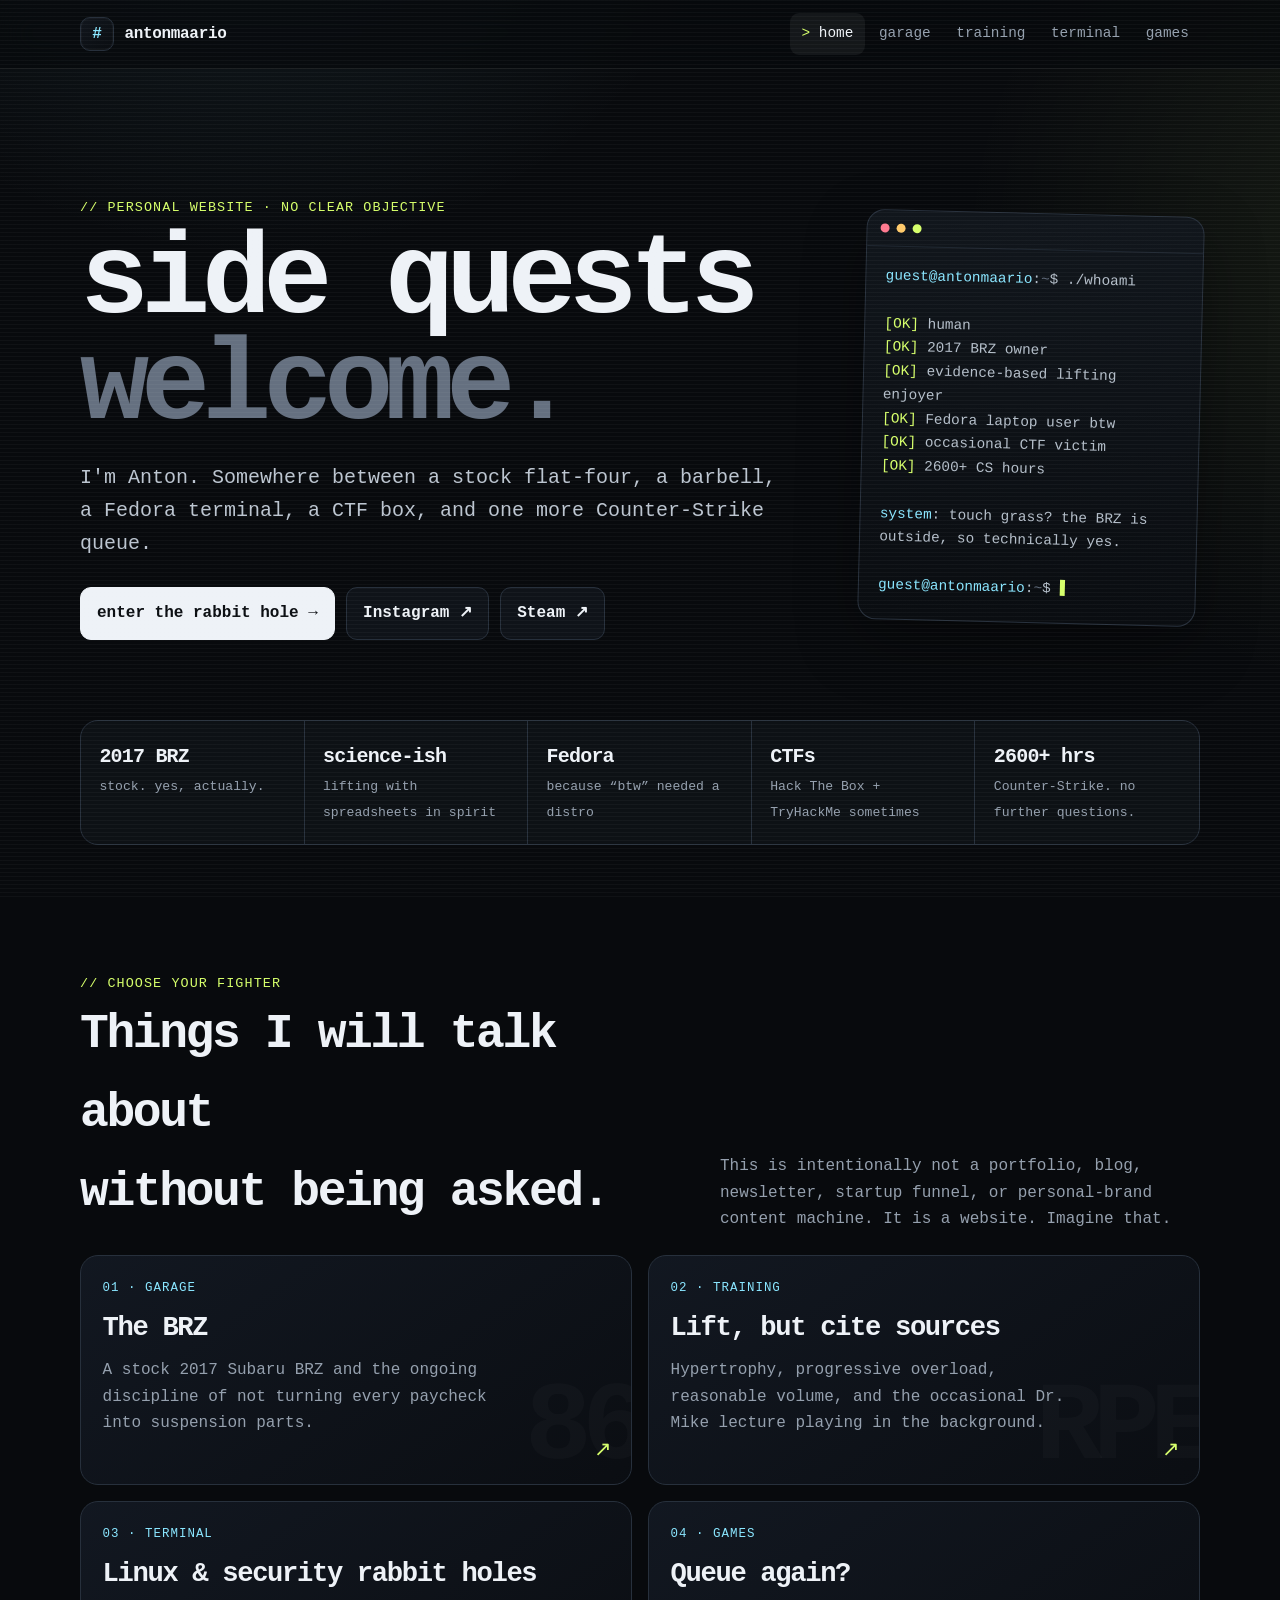
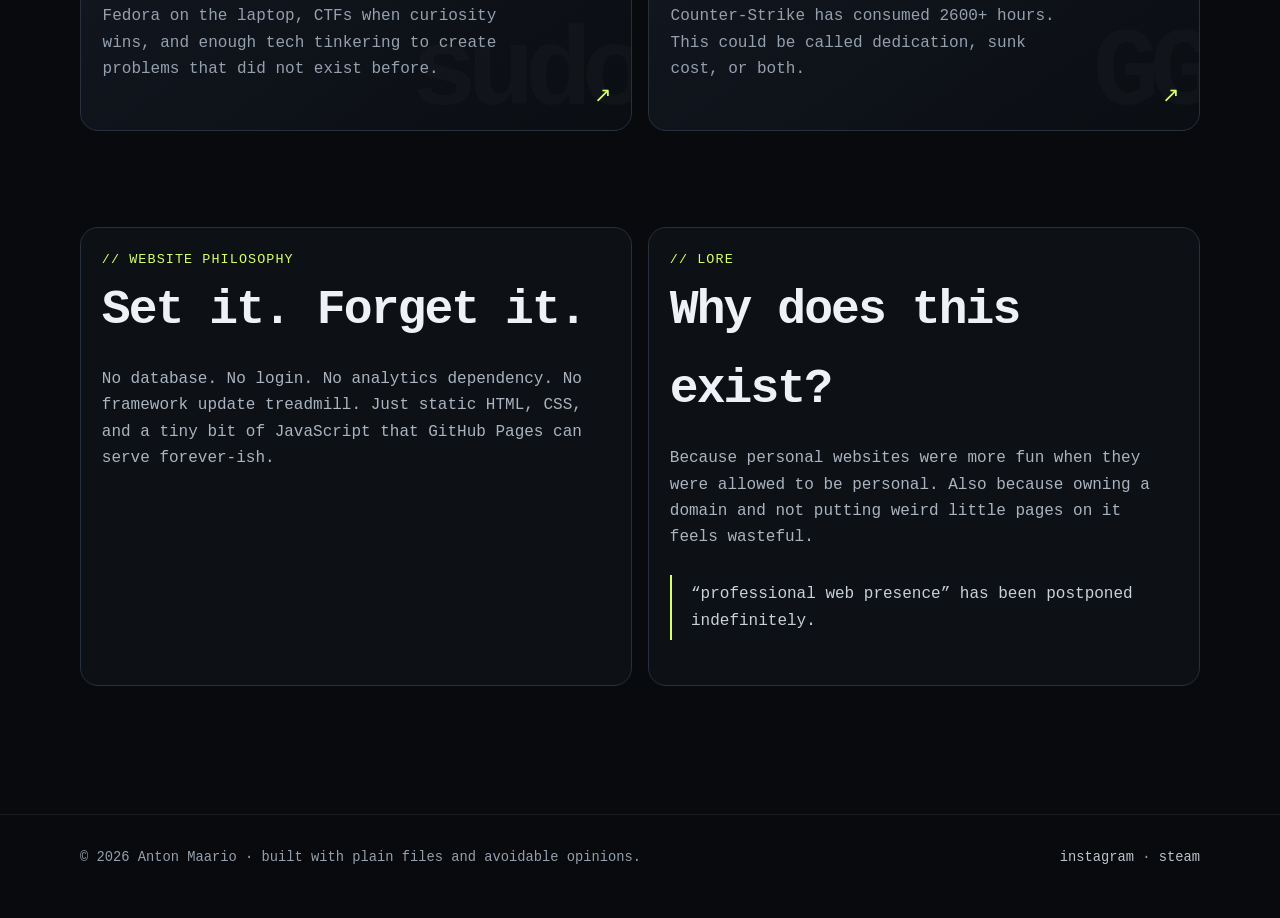
==== commit 3f0cfcc1: "Update index.html" ====
--- a/index.html
+++ b/index.html
@@ -13,7 +13,7 @@
   <a class="skip-link" href="#main">Skip to content</a>
   <header class="site-header">
     <div class="shell nav">
-      <a class="brand" href="index.html"><span class="brand-mark">AM</span><span>antonmaario</span></a>
+      <a class="brand" href="index.html"><span class="brand-mark">#</span><span>antonmaario</span></a>
       <button class="menu-button" type="button" data-menu aria-expanded="false" aria-label="Toggle navigation">menu</button>
       <nav class="nav-links" data-nav-links aria-label="Main navigation">
         <a href="index.html" aria-current="page">home</a>
--- a/assets/style.css
+++ b/assets/style.css
@@ -0,0 +1,389 @@
+:root {
+  --bg: #080a0d;
+  --panel: #0f1319;
+  --panel-2: #131923;
+  --text: #eef2f7;
+  --muted: #95a0ae;
+  --line: #27303c;
+  --accent: #8ae6ff;
+  --accent-2: #d6ff6b;
+  --warn: #ffca6b;
+  --danger: #ff7a90;
+  --radius: 18px;
+  --shadow: 0 22px 60px rgba(0, 0, 0, .34);
+  --max: 1120px;
+}
+
+* { box-sizing: border-box; }
+html { scroll-behavior: smooth; }
+body {
+  margin: 0;
+  background:
+    radial-gradient(circle at 20% -10%, rgba(138,230,255,.10), transparent 32rem),
+    radial-gradient(circle at 110% 10%, rgba(214,255,107,.07), transparent 28rem),
+    var(--bg);
+  color: var(--text);
+  font-family: ui-monospace, SFMono-Regular, Menlo, Monaco, Consolas, "Liberation Mono", "Courier New", monospace;
+  line-height: 1.65;
+  min-height: 100vh;
+}
+
+body::before {
+  content: "";
+  pointer-events: none;
+  position: fixed;
+  inset: 0;
+  opacity: .035;
+  z-index: 9999;
+  background: repeating-linear-gradient(to bottom, #fff 0, #fff 1px, transparent 1px, transparent 4px);
+}
+
+a { color: inherit; }
+button, a { -webkit-tap-highlight-color: transparent; }
+img, svg { max-width: 100%; }
+::selection { background: var(--accent); color: #031014; }
+
+.skip-link {
+  position: absolute;
+  left: -9999px;
+  top: 0;
+  padding: .7rem 1rem;
+  background: var(--text);
+  color: var(--bg);
+  z-index: 10000;
+}
+.skip-link:focus { left: .75rem; top: .75rem; }
+
+.shell { width: min(calc(100% - 32px), var(--max)); margin: 0 auto; }
+
+.site-header {
+  position: sticky;
+  top: 0;
+  z-index: 100;
+  backdrop-filter: blur(16px);
+  background: rgba(8, 10, 13, .74);
+  border-bottom: 1px solid rgba(255,255,255,.06);
+}
+
+.nav {
+  min-height: 68px;
+  display: flex;
+  align-items: center;
+  justify-content: space-between;
+  gap: 1rem;
+}
+
+.brand {
+  display: inline-flex;
+  align-items: center;
+  gap: .65rem;
+  text-decoration: none;
+  font-weight: 800;
+  letter-spacing: -.02em;
+}
+.brand-mark {
+  width: 34px;
+  aspect-ratio: 1;
+  display: grid;
+  place-items: center;
+  border: 1px solid var(--line);
+  border-radius: 10px;
+  color: var(--accent);
+  background: linear-gradient(145deg, #11161d, #0a0d11);
+  box-shadow: inset 0 0 0 1px rgba(255,255,255,.03);
+}
+.brand:hover .brand-mark { border-color: var(--accent); }
+
+.nav-links { display: flex; align-items: center; gap: .2rem; }
+.nav-links a {
+  color: var(--muted);
+  text-decoration: none;
+  padding: .55rem .7rem;
+  border-radius: 9px;
+  font-size: .9rem;
+}
+.nav-links a:hover, .nav-links a[aria-current="page"] { color: var(--text); background: rgba(255,255,255,.055); }
+.nav-links a[aria-current="page"]::before { content: "> "; color: var(--accent-2); }
+
+.menu-button {
+  display: none;
+  border: 1px solid var(--line);
+  color: var(--text);
+  background: var(--panel);
+  border-radius: 10px;
+  padding: .58rem .7rem;
+  font: inherit;
+  cursor: pointer;
+}
+
+main { padding-bottom: 5rem; }
+.hero {
+  padding: clamp(5rem, 10vw, 8rem) 0 4rem;
+  display: grid;
+  grid-template-columns: 1.35fr .65fr;
+  gap: clamp(2rem, 7vw, 5rem);
+  align-items: center;
+}
+.eyebrow { color: var(--accent-2); font-size: .84rem; letter-spacing: .08em; text-transform: uppercase; }
+.hero h1, .page-head h1 {
+  font-size: clamp(3rem, 9vw, 7.2rem);
+  line-height: .92;
+  letter-spacing: -.07em;
+  margin: .6rem 0 1rem;
+}
+.hero h1 .soft { color: #657080; }
+.lede { color: #bcc5d0; max-width: 720px; font-size: clamp(1.05rem, 2vw, 1.25rem); }
+
+.cta-row { display: flex; flex-wrap: wrap; gap: .7rem; margin-top: 1.7rem; }
+.button {
+  display: inline-flex;
+  align-items: center;
+  gap: .5rem;
+  padding: .78rem 1rem;
+  border-radius: 11px;
+  text-decoration: none;
+  border: 1px solid var(--line);
+  background: var(--panel);
+  font-weight: 700;
+}
+.button.primary { background: var(--text); color: #0b0e12; border-color: var(--text); }
+.button:hover { transform: translateY(-1px); border-color: #4c5a69; }
+.button.primary:hover { background: var(--accent); border-color: var(--accent); }
+
+.hero-terminal {
+  background: linear-gradient(180deg, #11161c, #0a0d11);
+  border: 1px solid #29323e;
+  border-radius: var(--radius);
+  overflow: hidden;
+  box-shadow: var(--shadow);
+  transform: rotate(1.4deg);
+}
+.terminal-bar { display: flex; gap: 7px; align-items: center; padding: .8rem; border-bottom: 1px solid #202832; }
+.dot { width: 9px; height: 9px; border-radius: 50%; background: #48515d; }
+.dot:nth-child(1) { background: var(--danger); }
+.dot:nth-child(2) { background: var(--warn); }
+.dot:nth-child(3) { background: var(--accent-2); }
+.terminal-body { padding: 1.15rem 1.2rem 1.35rem; font-size: .9rem; color: #b5bfca; min-height: 315px; }
+.prompt { color: var(--accent); }
+.ok { color: var(--accent-2); }
+.dim { color: #657080; }
+.cursor { display: inline-block; width: .62ch; height: 1.1em; vertical-align: -.18em; background: var(--accent-2); animation: blink 1s steps(1) infinite; }
+@keyframes blink { 50% { opacity: 0; } }
+
+.status-strip {
+  display: grid;
+  grid-template-columns: repeat(5, 1fr);
+  border: 1px solid var(--line);
+  border-radius: var(--radius);
+  overflow: hidden;
+  background: rgba(15,19,25,.75);
+  margin: 1rem 0 5rem;
+}
+.stat { padding: 1.15rem; min-height: 116px; border-right: 1px solid var(--line); }
+.stat:last-child { border-right: 0; }
+.stat strong { display: block; font-size: 1.25rem; letter-spacing: -.04em; }
+.stat span { color: var(--muted); font-size: .82rem; }
+
+.section { padding: 3rem 0; }
+.section-head { display: flex; align-items: end; justify-content: space-between; gap: 2rem; margin-bottom: 1.4rem; }
+.section h2 { font-size: clamp(1.7rem, 4vw, 3rem); letter-spacing: -.05em; margin: 0; }
+.section-head p { color: var(--muted); max-width: 480px; margin: 0; }
+
+.card-grid { display: grid; grid-template-columns: repeat(2, 1fr); gap: 1rem; }
+.card {
+  position: relative;
+  padding: 1.35rem;
+  min-height: 230px;
+  background: linear-gradient(145deg, rgba(19,25,35,.9), rgba(11,14,19,.9));
+  border: 1px solid var(--line);
+  border-radius: var(--radius);
+  text-decoration: none;
+  overflow: hidden;
+  transition: transform .18s ease, border-color .18s ease;
+}
+.card:hover { transform: translateY(-3px); border-color: #435160; }
+.card .kicker { color: var(--accent); font-size: .78rem; letter-spacing: .08em; text-transform: uppercase; }
+.card h3 { font-size: 1.7rem; letter-spacing: -.05em; margin: .5rem 0 .4rem; }
+.card p { color: var(--muted); margin: 0; max-width: 42ch; }
+.card .arrow { position: absolute; right: 1.2rem; bottom: 1rem; color: var(--accent-2); font-size: 1.3rem; }
+.card::after {
+  content: attr(data-ghost);
+  position: absolute;
+  right: -8px;
+  bottom: -38px;
+  font-size: 7rem;
+  font-weight: 900;
+  letter-spacing: -.09em;
+  color: rgba(255,255,255,.025);
+}
+
+.quote-box {
+  border-left: 2px solid var(--accent-2);
+  padding: .4rem 0 .4rem 1.2rem;
+  color: #c8d0d9;
+  margin: 1.5rem 0;
+}
+
+.page-head { padding: clamp(4rem, 8vw, 7rem) 0 2.5rem; }
+.page-head h1 { font-size: clamp(3.2rem, 9vw, 6.8rem); }
+.page-head p { max-width: 720px; color: #bac3cd; font-size: 1.08rem; }
+
+.two-col { display: grid; grid-template-columns: 1fr 1fr; gap: 1rem; }
+.panel {
+  border: 1px solid var(--line);
+  background: rgba(15,19,25,.74);
+  border-radius: var(--radius);
+  padding: 1.3rem;
+}
+.panel h2, .panel h3 { margin-top: 0; letter-spacing: -.04em; }
+.panel p, .panel li { color: #aab4c0; }
+
+.tag-row { display: flex; flex-wrap: wrap; gap: .5rem; }
+.tag { border: 1px solid #303b47; color: #aeb8c4; padding: .35rem .55rem; border-radius: 8px; font-size: .82rem; background: #0c1015; }
+.tag.green { color: var(--accent-2); }
+.tag.blue { color: var(--accent); }
+
+.spec-table { width: 100%; border-collapse: collapse; margin-top: .7rem; }
+.spec-table th, .spec-table td { text-align: left; border-bottom: 1px solid var(--line); padding: .8rem 0; }
+.spec-table th { color: var(--muted); font-weight: 500; width: 46%; }
+.spec-table td { color: var(--text); }
+
+.car-art {
+  min-height: 330px;
+  display: grid;
+  place-items: center;
+  position: relative;
+  overflow: hidden;
+}
+.car-art .road { position: absolute; left: 8%; right: 8%; bottom: 20%; height: 1px; background: linear-gradient(90deg, transparent, #627080, transparent); }
+.car-line {
+  width: min(92%, 590px);
+  aspect-ratio: 2.4 / 1;
+  border-bottom: 3px solid var(--accent);
+  border-radius: 52% 46% 12% 10% / 62% 66% 15% 20%;
+  transform: skewX(-8deg) translateY(-12px);
+  position: relative;
+  filter: drop-shadow(0 0 18px rgba(138,230,255,.2));
+}
+.car-line::before, .car-line::after {
+  content: "";
+  position: absolute;
+  bottom: -18px;
+  width: 70px;
+  height: 70px;
+  border-radius: 50%;
+  border: 3px solid #8d99a7;
+  background: radial-gradient(circle, #161c23 0 28%, #3a4653 29% 34%, #0b0f13 35%);
+}
+.car-line::before { left: 12%; }
+.car-line::after { right: 12%; }
+.car-roof {
+  position: absolute;
+  width: 45%;
+  height: 48%;
+  left: 31%;
+  top: 25%;
+  border-top: 3px solid var(--accent);
+  border-left: 2px solid var(--accent);
+  border-right: 2px solid var(--accent);
+  border-radius: 52% 42% 5% 5%;
+  transform: skewX(-8deg);
+}
+
+.meter { margin: .9rem 0 1.3rem; }
+.meter-label { display: flex; justify-content: space-between; gap: 1rem; margin-bottom: .4rem; color: #adb7c2; font-size: .88rem; }
+.meter-track { height: 11px; background: #090c10; border: 1px solid #2d3742; border-radius: 100px; overflow: hidden; }
+.meter-fill { height: 100%; width: var(--value, 50%); background: linear-gradient(90deg, var(--accent), var(--accent-2)); }
+
+.codeblock {
+  background: #080b0f;
+  border: 1px solid var(--line);
+  border-radius: 14px;
+  padding: 1rem;
+  overflow-x: auto;
+  color: #b9c3cd;
+  font-size: .9rem;
+}
+.codeblock .cmd { color: var(--accent-2); }
+
+.timeline { border-left: 1px solid #34404c; margin-left: .45rem; padding-left: 1.3rem; }
+.timeline-item { position: relative; margin: 0 0 1.7rem; }
+.timeline-item::before { content: ""; width: 9px; height: 9px; border-radius: 50%; background: var(--accent); position: absolute; left: -1.62rem; top: .55rem; box-shadow: 0 0 0 4px var(--bg); }
+.timeline-item h3 { margin: 0 0 .2rem; }
+.timeline-item p { margin: 0; color: var(--muted); }
+
+.link-stack { display: grid; gap: .75rem; }
+.big-link {
+  display: flex;
+  justify-content: space-between;
+  align-items: center;
+  gap: 1rem;
+  padding: 1rem 1.1rem;
+  border: 1px solid var(--line);
+  border-radius: 12px;
+  background: #0d1117;
+  text-decoration: none;
+}
+.big-link span { color: var(--muted); font-size: .85rem; }
+.big-link:hover { border-color: var(--accent); }
+
+.site-footer { border-top: 1px solid rgba(255,255,255,.07); padding: 2rem 0 3rem; color: var(--muted); font-size: .86rem; }
+.footer-row { display: flex; justify-content: space-between; gap: 1rem; flex-wrap: wrap; }
+.footer-row a { color: #bbc4ce; text-decoration: none; }
+.footer-row a:hover { color: var(--accent); }
+
+.easter {
+  position: fixed;
+  inset: 0;
+  z-index: 1000;
+  display: grid;
+  place-items: center;
+  background: rgba(3,5,7,.94);
+  opacity: 0;
+  visibility: hidden;
+  transition: .18s ease;
+}
+.easter.show { opacity: 1; visibility: visible; }
+.easter-inner { text-align: center; padding: 2rem; }
+.easter .big { font-size: clamp(3rem, 13vw, 9rem); line-height: .9; letter-spacing: -.08em; }
+.easter button { margin-top: 1.4rem; font: inherit; background: transparent; color: var(--accent-2); border: 1px solid var(--line); border-radius: 9px; padding: .65rem .9rem; cursor: pointer; }
+
+@media (max-width: 880px) {
+  .hero { grid-template-columns: 1fr; }
+  .hero-terminal { max-width: 620px; transform: none; }
+  .status-strip { grid-template-columns: repeat(2, 1fr); }
+  .stat { border-bottom: 1px solid var(--line); }
+  .stat:nth-child(2n) { border-right: 0; }
+  .stat:last-child { grid-column: 1 / -1; border-bottom: 0; }
+  .card-grid, .two-col { grid-template-columns: 1fr; }
+  .section-head { display: block; }
+  .section-head p { margin-top: .5rem; }
+}
+
+@media (max-width: 700px) {
+  .menu-button { display: inline-flex; }
+  .nav-links {
+    position: absolute;
+    top: 67px;
+    left: 16px;
+    right: 16px;
+    display: none;
+    flex-direction: column;
+    align-items: stretch;
+    background: #0d1117;
+    border: 1px solid var(--line);
+    border-radius: 14px;
+    padding: .55rem;
+    box-shadow: var(--shadow);
+  }
+  .nav-links.open { display: flex; }
+  .nav-links a { padding: .75rem; }
+  .hero { padding-top: 4rem; }
+  .status-strip { grid-template-columns: 1fr; }
+  .stat, .stat:nth-child(2n), .stat:last-child { grid-column: auto; border-right: 0; border-bottom: 1px solid var(--line); }
+  .stat:last-child { border-bottom: 0; }
+}
+
+@media (prefers-reduced-motion: reduce) {
+  *, *::before, *::after { animation-duration: .001ms !important; animation-iteration-count: 1 !important; scroll-behavior: auto !important; transition-duration: .001ms !important; }
+}
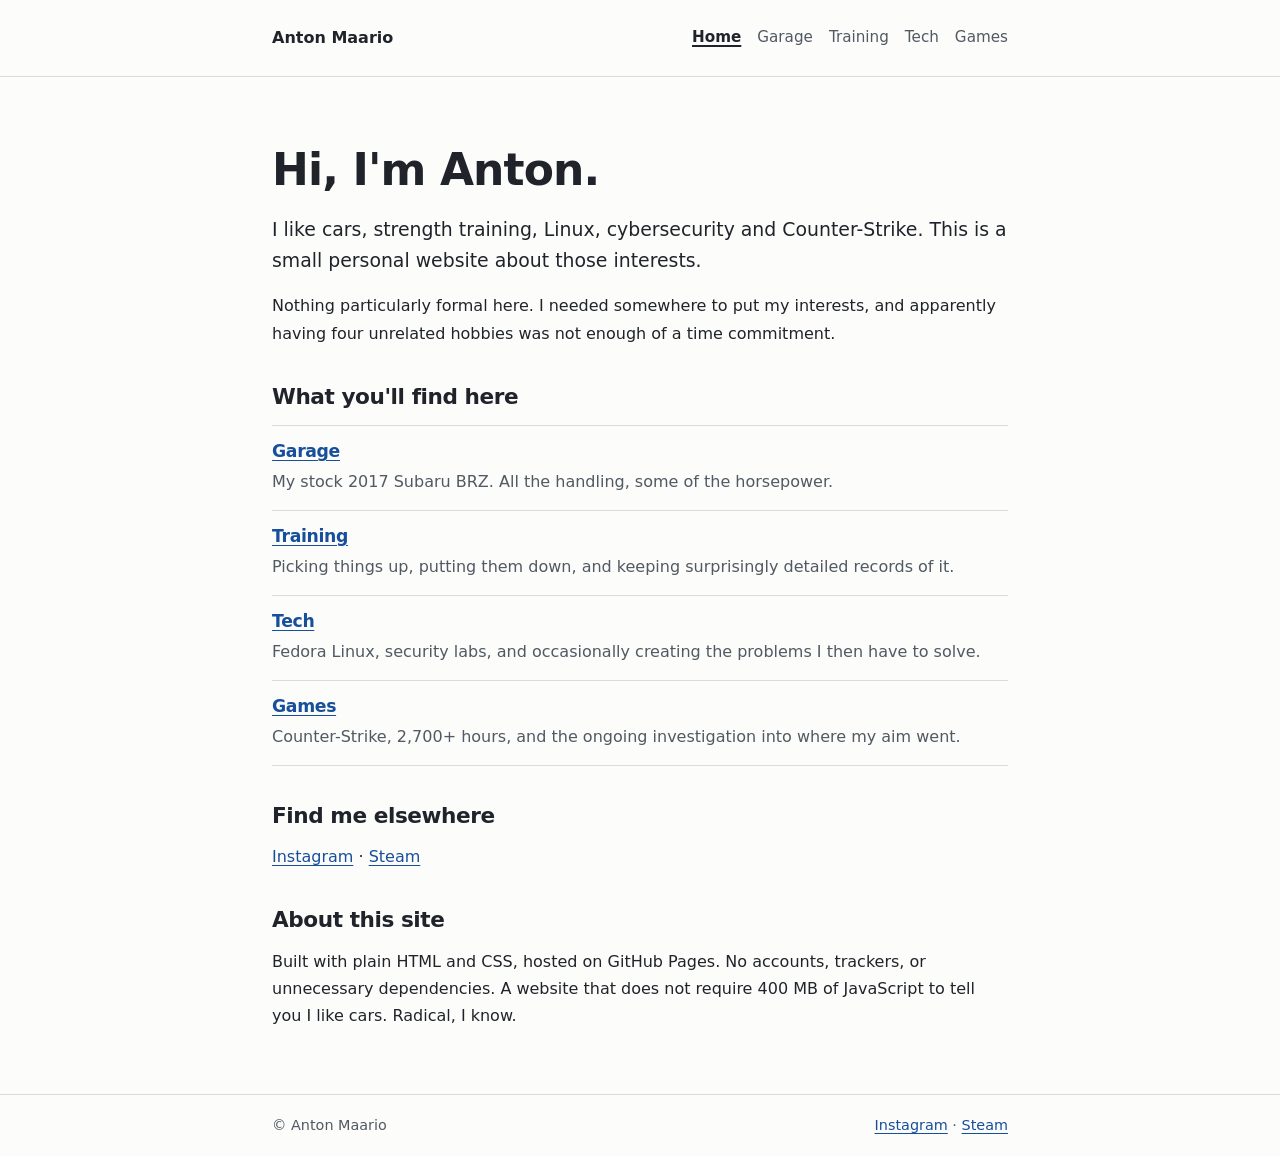
==== commit 2f13ae6d: "Redesign website with minimalist layout and updated content" ====
--- a/index.html
+++ b/index.html
@@ -3,107 +3,52 @@
 <head>
   <meta charset="utf-8">
   <meta name="viewport" content="width=device-width, initial-scale=1">
-  <meta name="description" content="Anton Maario's corner of the internet: cars, lifting, Linux, CTFs, games, and assorted side quests.">
-  <meta name="theme-color" content="#080a0d">
-  <title>Anton Maario — assorted side quests</title>
+  <meta name="description" content="Personal website about cars, strength training, Linux, security and gaming.">
+  <title>Anton Maario</title>
   <link rel="stylesheet" href="assets/style.css">
-  <script defer src="assets/script.js"></script>
 </head>
 <body>
   <a class="skip-link" href="#main">Skip to content</a>
   <header class="site-header">
-    <div class="shell nav">
-      <a class="brand" href="index.html"><span class="brand-mark">#</span><span>antonmaario</span></a>
-      <button class="menu-button" type="button" data-menu aria-expanded="false" aria-label="Toggle navigation">menu</button>
-      <nav class="nav-links" data-nav-links aria-label="Main navigation">
-        <a href="index.html" aria-current="page">home</a>
-        <a href="garage.html">garage</a>
-        <a href="training.html">training</a>
-        <a href="terminal.html">terminal</a>
-        <a href="games.html">games</a>
+    <div class="wrap header-inner">
+      <a class="site-name" href="index.html">Anton Maario</a>
+      <nav aria-label="Main navigation">
+        <a href="index.html" aria-current="page">Home</a>
+        <a href="garage.html">Garage</a>
+        <a href="training.html">Training</a>
+        <a href="terminal.html">Tech</a>
+        <a href="games.html">Games</a>
       </nav>
     </div>
   </header>
+  <main class="wrap" id="main" tabindex="-1">
+    <h1>Hi, I'm Anton.</h1>
+    <p class="intro">I like cars, strength training, Linux, cybersecurity and Counter-Strike. This is a small personal website about those interests.</p>
+    <p>Nothing particularly formal here. I needed somewhere to put my interests, and apparently having four unrelated hobbies was not enough of a time commitment.</p>
 
-  <main id="main" class="shell">
-    <section class="hero">
-      <div>
-        <div class="eyebrow">// personal website · no clear objective</div>
-        <h1>side quests<br><span class="soft">welcome.</span></h1>
-        <p class="lede">I'm Anton. Somewhere between a stock flat-four, a barbell, a Fedora terminal, a CTF box, and one more Counter-Strike queue.</p>
-        <div class="cta-row">
-          <a class="button primary" href="garage.html">enter the rabbit hole →</a>
-          <a class="button" href="https://www.instagram.com/antonmaario/" target="_blank" rel="me noopener">Instagram ↗</a>
-          <a class="button" href="https://steamcommunity.com/id/antonmaario/" target="_blank" rel="me noopener">Steam ↗</a>
-        </div>
-      </div>
-
-      <aside class="hero-terminal" aria-label="Fake terminal summary">
-        <div class="terminal-bar"><span class="dot"></span><span class="dot"></span><span class="dot"></span></div>
-        <div class="terminal-body">
-          <div><span class="prompt">guest@antonmaario</span>:<span class="dim">~</span>$ ./whoami</div>
-          <br>
-          <div><span class="ok">[OK]</span> human</div>
-          <div><span class="ok">[OK]</span> 2017 BRZ owner</div>
-          <div><span class="ok">[OK]</span> evidence-based lifting enjoyer</div>
-          <div><span class="ok">[OK]</span> Fedora laptop user btw</div>
-          <div><span class="ok">[OK]</span> occasional CTF victim</div>
-          <div><span class="ok">[OK]</span> 2600+ CS hours</div>
-          <br>
-          <div><span class="prompt">system</span>: <span data-random-status>loading questionable life choices...</span></div>
-          <br>
-          <div><span class="prompt">guest@antonmaario</span>:<span class="dim">~</span>$ <span class="cursor" aria-hidden="true"></span></div>
-        </div>
-      </aside>
+    <section aria-labelledby="interests">
+      <h2 id="interests">What you'll find here</h2>
+      <ul class="directory">
+        <li><h3><a href="garage.html">Garage</a></h3><p>My stock 2017 Subaru BRZ. All the handling, some of the horsepower.</p></li>
+        <li><h3><a href="training.html">Training</a></h3><p>Picking things up, putting them down, and keeping surprisingly detailed records of it.</p></li>
+        <li><h3><a href="terminal.html">Tech</a></h3><p>Fedora Linux, security labs, and occasionally creating the problems I then have to solve.</p></li>
+        <li><h3><a href="games.html">Games</a></h3><p>Counter-Strike, 2,700+ hours, and the ongoing investigation into where my aim went.</p></li>
+      </ul>
     </section>
-
-    <section class="status-strip" aria-label="Current build">
-      <div class="stat"><strong>2017 BRZ</strong><span>stock. yes, actually.</span></div>
-      <div class="stat"><strong>science-ish</strong><span>lifting with spreadsheets in spirit</span></div>
-      <div class="stat"><strong>Fedora</strong><span>because “btw” needed a distro</span></div>
-      <div class="stat"><strong>CTFs</strong><span>Hack The Box + TryHackMe sometimes</span></div>
-      <div class="stat"><strong>2600+ hrs</strong><span>Counter-Strike. no further questions.</span></div>
+    <section aria-labelledby="elsewhere">
+      <h2 id="elsewhere">Find me elsewhere</h2>
+      <p><a href="https://www.instagram.com/antonmaario/" rel="me">Instagram</a> · <a href="https://steamcommunity.com/id/antonmaario/" rel="me">Steam</a></p>
     </section>
-
-    <section class="section">
-      <div class="section-head">
-        <div><div class="eyebrow">// choose your fighter</div><h2>Things I will talk about<br>without being asked.</h2></div>
-        <p>This is intentionally not a portfolio, blog, newsletter, startup funnel, or personal-brand content machine. It is a website. Imagine that.</p>
-      </div>
-      <div class="card-grid">
-        <a class="card" href="garage.html" data-ghost="86"><div class="kicker">01 · garage</div><h3>The BRZ</h3><p>A stock 2017 Subaru BRZ and the ongoing discipline of not turning every paycheck into suspension parts.</p><span class="arrow">↗</span></a>
-        <a class="card" href="training.html" data-ghost="RPE"><div class="kicker">02 · training</div><h3>Lift, but cite sources</h3><p>Hypertrophy, progressive overload, reasonable volume, and the occasional Dr. Mike lecture playing in the background.</p><span class="arrow">↗</span></a>
-        <a class="card" href="terminal.html" data-ghost="sudo"><div class="kicker">03 · terminal</div><h3>Linux & security rabbit holes</h3><p>Fedora on the laptop, CTFs when curiosity wins, and enough tech tinkering to create problems that did not exist before.</p><span class="arrow">↗</span></a>
-        <a class="card" href="games.html" data-ghost="GG"><div class="kicker">04 · games</div><h3>Queue again?</h3><p>Counter-Strike has consumed 2600+ hours. This could be called dedication, sunk cost, or both.</p><span class="arrow">↗</span></a>
-      </div>
-    </section>
-
-    <section class="section">
-      <div class="two-col">
-        <div class="panel">
-          <div class="eyebrow">// website philosophy</div>
-          <h2>Set it. Forget it.</h2>
-          <p>No database. No login. No analytics dependency. No framework update treadmill. Just static HTML, CSS, and a tiny bit of JavaScript that GitHub Pages can serve forever-ish.</p>
-        </div>
-        <div class="panel">
-          <div class="eyebrow">// lore</div>
-          <h2>Why does this exist?</h2>
-          <p>Because personal websites were more fun when they were allowed to be personal. Also because owning a domain and not putting weird little pages on it feels wasteful.</p>
-          <div class="quote-box">“professional web presence” has been postponed indefinitely.</div>
-        </div>
-      </div>
+    <section aria-labelledby="about-site">
+      <h2 id="about-site">About this site</h2>
+      <p>Built with plain HTML and CSS, hosted on GitHub Pages. No accounts, trackers, or unnecessary dependencies. A website that does not require 400 MB of JavaScript to tell you I like cars. Radical, I know.</p>
     </section>
   </main>
-
   <footer class="site-footer">
-    <div class="shell footer-row">
-      <div>© <span data-year></span> Anton Maario · built with plain files and avoidable opinions.</div>
-      <div><a href="https://www.instagram.com/antonmaario/" target="_blank" rel="me noopener">instagram</a> · <a href="https://steamcommunity.com/id/antonmaario/" target="_blank" rel="me noopener">steam</a></div>
+    <div class="wrap footer-inner">
+      <span>© Anton Maario</span>
+      <span><a href="https://www.instagram.com/antonmaario/" rel="me">Instagram</a> · <a href="https://steamcommunity.com/id/antonmaario/" rel="me">Steam</a></span>
     </div>
   </footer>
-
-  <div class="easter" data-easter aria-hidden="true">
-    <div class="easter-inner"><div class="eyebrow">secret diagnostic</div><div class="big">BOXER<br>NOISES</div><p class="lede">You typed BRZ. The website approves.</p><button type="button" data-close-easter>close before something breaks</button></div>
-  </div>
 </body>
 </html>
--- a/assets/style.css
+++ b/assets/style.css
@@ -1,389 +1,84 @@
+/* One shared stylesheet. System fonts, no downloads or JavaScript. */
 :root {
-  --bg: #080a0d;
-  --panel: #0f1319;
-  --panel-2: #131923;
-  --text: #eef2f7;
-  --muted: #95a0ae;
-  --line: #27303c;
-  --accent: #8ae6ff;
-  --accent-2: #d6ff6b;
-  --warn: #ffca6b;
-  --danger: #ff7a90;
-  --radius: 18px;
-  --shadow: 0 22px 60px rgba(0, 0, 0, .34);
-  --max: 1120px;
+  color-scheme: light dark;
+  --bg: #fcfcfb;
+  --text: #20242a;
+  --muted: #515962;
+  --link: #174f9b;
+  --line: #d7dce0;
+  --surface: #f0f2f4;
+  --focus: #174f9b;
 }
-
+@media (prefers-color-scheme: dark) {
+  :root {
+    --bg: #15181c;
+    --text: #e8eaed;
+    --muted: #b5bec9;
+    --link: #a3c8ff;
+    --line: #39424d;
+    --surface: #20262e;
+    --focus: #a3c8ff;
+  }
+}
 * { box-sizing: border-box; }
-html { scroll-behavior: smooth; }
+html { font-size: 100%; }
 body {
   margin: 0;
-  background:
-    radial-gradient(circle at 20% -10%, rgba(138,230,255,.10), transparent 32rem),
-    radial-gradient(circle at 110% 10%, rgba(214,255,107,.07), transparent 28rem),
-    var(--bg);
+  min-height: 100vh;
+  display: flex;
+  flex-direction: column;
+  background: var(--bg);
   color: var(--text);
-  font-family: ui-monospace, SFMono-Regular, Menlo, Monaco, Consolas, "Liberation Mono", "Courier New", monospace;
-  line-height: 1.65;
-  min-height: 100vh;
+  font: 1rem/1.7 system-ui, -apple-system, BlinkMacSystemFont, "Segoe UI", sans-serif;
+  overflow-wrap: anywhere;
 }
-
-body::before {
-  content: "";
-  pointer-events: none;
-  position: fixed;
-  inset: 0;
-  opacity: .035;
-  z-index: 9999;
-  background: repeating-linear-gradient(to bottom, #fff 0, #fff 1px, transparent 1px, transparent 4px);
+.wrap { width: min(100% - 2.5rem, 46rem); margin-inline: auto; }
+a { color: var(--link); text-underline-offset: .18em; }
+a:hover { text-decoration-thickness: .14em; }
+:focus-visible { outline: 3px solid var(--focus); outline-offset: 4px; border-radius: 2px; }
+.skip-link { position: absolute; top: .5rem; left: .75rem; padding: .5rem 1rem; background: var(--bg); transform: translateY(-200%); z-index: 1; }
+.skip-link:focus { transform: none; }
+.site-header { border-bottom: 1px solid var(--line); }
+.header-inner { display: flex; flex-wrap: wrap; align-items: center; justify-content: space-between; gap: .5rem 1.5rem; padding-block: 1rem; }
+.site-name { font-weight: 750; color: var(--text); text-decoration: none; }
+nav { display: flex; flex-wrap: wrap; gap: .15rem 1rem; }
+nav a { display: inline-flex; align-items: center; min-height: 44px; color: var(--muted); text-decoration: none; font-size: .95rem; }
+nav a:hover, nav a[aria-current="page"] { color: var(--text); text-decoration: underline; }
+nav a[aria-current="page"] { font-weight: 700; text-decoration-thickness: .14em; }
+main { flex: 1 0 auto; padding-block: clamp(2rem, 6vw, 4rem); }
+h1, h2, h3 { line-height: 1.3; letter-spacing: -.02em; }
+h1 { font-size: clamp(2rem, 5vw, 2.75rem); margin: 0 0 1rem; }
+h2 { font-size: 1.35rem; margin: 0 0 .85rem; }
+h3 { font-size: 1.08rem; margin: 0; }
+p { margin: 0 0 1rem; }
+p:last-child { margin-bottom: 0; }
+.intro { font-size: 1.18rem; line-height: 1.65; }
+.muted { color: var(--muted); font-size: .94rem; }
+section { margin-top: 2.25rem; }
+ul { padding-left: 1.4rem; margin-block: .5rem 1rem; }
+li + li { margin-top: .35rem; }
+.directory { list-style: none; padding: 0; margin: 0; border-top: 1px solid var(--line); }
+.directory li { padding: .9rem 0; border-bottom: 1px solid var(--line); margin: 0; }
+.directory p { margin: .35rem 0 0; color: var(--muted); }
+.notes { margin: 0; }
+.notes dt { font-weight: 700; }
+.notes dd { margin: .15rem 0 1rem; }
+table { width: 100%; border-collapse: collapse; }
+th, td { text-align: left; vertical-align: top; padding: .7rem .5rem .7rem 0; border-bottom: 1px solid var(--line); }
+th { width: 35%; font-weight: 650; }
+pre { padding: 1rem; border: 1px solid var(--line); background: var(--surface); border-radius: .3rem; overflow-x: auto; font-size: .95rem; line-height: 1.6; }
+code { font-family: ui-monospace, SFMono-Regular, Consolas, monospace; }
+.site-footer { border-top: 1px solid var(--line); color: var(--muted); font-size: .9rem; }
+.footer-inner { display: flex; flex-wrap: wrap; justify-content: space-between; gap: .5rem 1.5rem; padding-block: 1.15rem; }
+.visually-hidden { position: absolute; width: 1px; height: 1px; padding: 0; margin: -1px; overflow: hidden; clip: rect(0,0,0,0); white-space: nowrap; border: 0; }
+@media (max-width: 36rem) {
+  .header-inner { align-items: flex-start; flex-direction: column; }
+  nav { gap: .05rem .9rem; }
+  .wrap { width: calc(100% - 2rem); }
 }
-
-a { color: inherit; }
-button, a { -webkit-tap-highlight-color: transparent; }
-img, svg { max-width: 100%; }
-::selection { background: var(--accent); color: #031014; }
-
-.skip-link {
-  position: absolute;
-  left: -9999px;
-  top: 0;
-  padding: .7rem 1rem;
-  background: var(--text);
-  color: var(--bg);
-  z-index: 10000;
+@media print {
+  :root { color-scheme: light; --bg: white; --text: black; --muted: #333; --link: #000; --line: #ccc; --surface: white; }
+  .site-header, .site-footer, .skip-link { display: none; }
+  .wrap { width: 100%; }
+  main { padding: 0; }
 }
-.skip-link:focus { left: .75rem; top: .75rem; }
-
-.shell { width: min(calc(100% - 32px), var(--max)); margin: 0 auto; }
-
-.site-header {
-  position: sticky;
-  top: 0;
-  z-index: 100;
-  backdrop-filter: blur(16px);
-  background: rgba(8, 10, 13, .74);
-  border-bottom: 1px solid rgba(255,255,255,.06);
-}
-
-.nav {
-  min-height: 68px;
-  display: flex;
-  align-items: center;
-  justify-content: space-between;
-  gap: 1rem;
-}
-
-.brand {
-  display: inline-flex;
-  align-items: center;
-  gap: .65rem;
-  text-decoration: none;
-  font-weight: 800;
-  letter-spacing: -.02em;
-}
-.brand-mark {
-  width: 34px;
-  aspect-ratio: 1;
-  display: grid;
-  place-items: center;
-  border: 1px solid var(--line);
-  border-radius: 10px;
-  color: var(--accent);
-  background: linear-gradient(145deg, #11161d, #0a0d11);
-  box-shadow: inset 0 0 0 1px rgba(255,255,255,.03);
-}
-.brand:hover .brand-mark { border-color: var(--accent); }
-
-.nav-links { display: flex; align-items: center; gap: .2rem; }
-.nav-links a {
-  color: var(--muted);
-  text-decoration: none;
-  padding: .55rem .7rem;
-  border-radius: 9px;
-  font-size: .9rem;
-}
-.nav-links a:hover, .nav-links a[aria-current="page"] { color: var(--text); background: rgba(255,255,255,.055); }
-.nav-links a[aria-current="page"]::before { content: "> "; color: var(--accent-2); }
-
-.menu-button {
-  display: none;
-  border: 1px solid var(--line);
-  color: var(--text);
-  background: var(--panel);
-  border-radius: 10px;
-  padding: .58rem .7rem;
-  font: inherit;
-  cursor: pointer;
-}
-
-main { padding-bottom: 5rem; }
-.hero {
-  padding: clamp(5rem, 10vw, 8rem) 0 4rem;
-  display: grid;
-  grid-template-columns: 1.35fr .65fr;
-  gap: clamp(2rem, 7vw, 5rem);
-  align-items: center;
-}
-.eyebrow { color: var(--accent-2); font-size: .84rem; letter-spacing: .08em; text-transform: uppercase; }
-.hero h1, .page-head h1 {
-  font-size: clamp(3rem, 9vw, 7.2rem);
-  line-height: .92;
-  letter-spacing: -.07em;
-  margin: .6rem 0 1rem;
-}
-.hero h1 .soft { color: #657080; }
-.lede { color: #bcc5d0; max-width: 720px; font-size: clamp(1.05rem, 2vw, 1.25rem); }
-
-.cta-row { display: flex; flex-wrap: wrap; gap: .7rem; margin-top: 1.7rem; }
-.button {
-  display: inline-flex;
-  align-items: center;
-  gap: .5rem;
-  padding: .78rem 1rem;
-  border-radius: 11px;
-  text-decoration: none;
-  border: 1px solid var(--line);
-  background: var(--panel);
-  font-weight: 700;
-}
-.button.primary { background: var(--text); color: #0b0e12; border-color: var(--text); }
-.button:hover { transform: translateY(-1px); border-color: #4c5a69; }
-.button.primary:hover { background: var(--accent); border-color: var(--accent); }
-
-.hero-terminal {
-  background: linear-gradient(180deg, #11161c, #0a0d11);
-  border: 1px solid #29323e;
-  border-radius: var(--radius);
-  overflow: hidden;
-  box-shadow: var(--shadow);
-  transform: rotate(1.4deg);
-}
-.terminal-bar { display: flex; gap: 7px; align-items: center; padding: .8rem; border-bottom: 1px solid #202832; }
-.dot { width: 9px; height: 9px; border-radius: 50%; background: #48515d; }
-.dot:nth-child(1) { background: var(--danger); }
-.dot:nth-child(2) { background: var(--warn); }
-.dot:nth-child(3) { background: var(--accent-2); }
-.terminal-body { padding: 1.15rem 1.2rem 1.35rem; font-size: .9rem; color: #b5bfca; min-height: 315px; }
-.prompt { color: var(--accent); }
-.ok { color: var(--accent-2); }
-.dim { color: #657080; }
-.cursor { display: inline-block; width: .62ch; height: 1.1em; vertical-align: -.18em; background: var(--accent-2); animation: blink 1s steps(1) infinite; }
-@keyframes blink { 50% { opacity: 0; } }
-
-.status-strip {
-  display: grid;
-  grid-template-columns: repeat(5, 1fr);
-  border: 1px solid var(--line);
-  border-radius: var(--radius);
-  overflow: hidden;
-  background: rgba(15,19,25,.75);
-  margin: 1rem 0 5rem;
-}
-.stat { padding: 1.15rem; min-height: 116px; border-right: 1px solid var(--line); }
-.stat:last-child { border-right: 0; }
-.stat strong { display: block; font-size: 1.25rem; letter-spacing: -.04em; }
-.stat span { color: var(--muted); font-size: .82rem; }
-
-.section { padding: 3rem 0; }
-.section-head { display: flex; align-items: end; justify-content: space-between; gap: 2rem; margin-bottom: 1.4rem; }
-.section h2 { font-size: clamp(1.7rem, 4vw, 3rem); letter-spacing: -.05em; margin: 0; }
-.section-head p { color: var(--muted); max-width: 480px; margin: 0; }
-
-.card-grid { display: grid; grid-template-columns: repeat(2, 1fr); gap: 1rem; }
-.card {
-  position: relative;
-  padding: 1.35rem;
-  min-height: 230px;
-  background: linear-gradient(145deg, rgba(19,25,35,.9), rgba(11,14,19,.9));
-  border: 1px solid var(--line);
-  border-radius: var(--radius);
-  text-decoration: none;
-  overflow: hidden;
-  transition: transform .18s ease, border-color .18s ease;
-}
-.card:hover { transform: translateY(-3px); border-color: #435160; }
-.card .kicker { color: var(--accent); font-size: .78rem; letter-spacing: .08em; text-transform: uppercase; }
-.card h3 { font-size: 1.7rem; letter-spacing: -.05em; margin: .5rem 0 .4rem; }
-.card p { color: var(--muted); margin: 0; max-width: 42ch; }
-.card .arrow { position: absolute; right: 1.2rem; bottom: 1rem; color: var(--accent-2); font-size: 1.3rem; }
-.card::after {
-  content: attr(data-ghost);
-  position: absolute;
-  right: -8px;
-  bottom: -38px;
-  font-size: 7rem;
-  font-weight: 900;
-  letter-spacing: -.09em;
-  color: rgba(255,255,255,.025);
-}
-
-.quote-box {
-  border-left: 2px solid var(--accent-2);
-  padding: .4rem 0 .4rem 1.2rem;
-  color: #c8d0d9;
-  margin: 1.5rem 0;
-}
-
-.page-head { padding: clamp(4rem, 8vw, 7rem) 0 2.5rem; }
-.page-head h1 { font-size: clamp(3.2rem, 9vw, 6.8rem); }
-.page-head p { max-width: 720px; color: #bac3cd; font-size: 1.08rem; }
-
-.two-col { display: grid; grid-template-columns: 1fr 1fr; gap: 1rem; }
-.panel {
-  border: 1px solid var(--line);
-  background: rgba(15,19,25,.74);
-  border-radius: var(--radius);
-  padding: 1.3rem;
-}
-.panel h2, .panel h3 { margin-top: 0; letter-spacing: -.04em; }
-.panel p, .panel li { color: #aab4c0; }
-
-.tag-row { display: flex; flex-wrap: wrap; gap: .5rem; }
-.tag { border: 1px solid #303b47; color: #aeb8c4; padding: .35rem .55rem; border-radius: 8px; font-size: .82rem; background: #0c1015; }
-.tag.green { color: var(--accent-2); }
-.tag.blue { color: var(--accent); }
-
-.spec-table { width: 100%; border-collapse: collapse; margin-top: .7rem; }
-.spec-table th, .spec-table td { text-align: left; border-bottom: 1px solid var(--line); padding: .8rem 0; }
-.spec-table th { color: var(--muted); font-weight: 500; width: 46%; }
-.spec-table td { color: var(--text); }
-
-.car-art {
-  min-height: 330px;
-  display: grid;
-  place-items: center;
-  position: relative;
-  overflow: hidden;
-}
-.car-art .road { position: absolute; left: 8%; right: 8%; bottom: 20%; height: 1px; background: linear-gradient(90deg, transparent, #627080, transparent); }
-.car-line {
-  width: min(92%, 590px);
-  aspect-ratio: 2.4 / 1;
-  border-bottom: 3px solid var(--accent);
-  border-radius: 52% 46% 12% 10% / 62% 66% 15% 20%;
-  transform: skewX(-8deg) translateY(-12px);
-  position: relative;
-  filter: drop-shadow(0 0 18px rgba(138,230,255,.2));
-}
-.car-line::before, .car-line::after {
-  content: "";
-  position: absolute;
-  bottom: -18px;
-  width: 70px;
-  height: 70px;
-  border-radius: 50%;
-  border: 3px solid #8d99a7;
-  background: radial-gradient(circle, #161c23 0 28%, #3a4653 29% 34%, #0b0f13 35%);
-}
-.car-line::before { left: 12%; }
-.car-line::after { right: 12%; }
-.car-roof {
-  position: absolute;
-  width: 45%;
-  height: 48%;
-  left: 31%;
-  top: 25%;
-  border-top: 3px solid var(--accent);
-  border-left: 2px solid var(--accent);
-  border-right: 2px solid var(--accent);
-  border-radius: 52% 42% 5% 5%;
-  transform: skewX(-8deg);
-}
-
-.meter { margin: .9rem 0 1.3rem; }
-.meter-label { display: flex; justify-content: space-between; gap: 1rem; margin-bottom: .4rem; color: #adb7c2; font-size: .88rem; }
-.meter-track { height: 11px; background: #090c10; border: 1px solid #2d3742; border-radius: 100px; overflow: hidden; }
-.meter-fill { height: 100%; width: var(--value, 50%); background: linear-gradient(90deg, var(--accent), var(--accent-2)); }
-
-.codeblock {
-  background: #080b0f;
-  border: 1px solid var(--line);
-  border-radius: 14px;
-  padding: 1rem;
-  overflow-x: auto;
-  color: #b9c3cd;
-  font-size: .9rem;
-}
-.codeblock .cmd { color: var(--accent-2); }
-
-.timeline { border-left: 1px solid #34404c; margin-left: .45rem; padding-left: 1.3rem; }
-.timeline-item { position: relative; margin: 0 0 1.7rem; }
-.timeline-item::before { content: ""; width: 9px; height: 9px; border-radius: 50%; background: var(--accent); position: absolute; left: -1.62rem; top: .55rem; box-shadow: 0 0 0 4px var(--bg); }
-.timeline-item h3 { margin: 0 0 .2rem; }
-.timeline-item p { margin: 0; color: var(--muted); }
-
-.link-stack { display: grid; gap: .75rem; }
-.big-link {
-  display: flex;
-  justify-content: space-between;
-  align-items: center;
-  gap: 1rem;
-  padding: 1rem 1.1rem;
-  border: 1px solid var(--line);
-  border-radius: 12px;
-  background: #0d1117;
-  text-decoration: none;
-}
-.big-link span { color: var(--muted); font-size: .85rem; }
-.big-link:hover { border-color: var(--accent); }
-
-.site-footer { border-top: 1px solid rgba(255,255,255,.07); padding: 2rem 0 3rem; color: var(--muted); font-size: .86rem; }
-.footer-row { display: flex; justify-content: space-between; gap: 1rem; flex-wrap: wrap; }
-.footer-row a { color: #bbc4ce; text-decoration: none; }
-.footer-row a:hover { color: var(--accent); }
-
-.easter {
-  position: fixed;
-  inset: 0;
-  z-index: 1000;
-  display: grid;
-  place-items: center;
-  background: rgba(3,5,7,.94);
-  opacity: 0;
-  visibility: hidden;
-  transition: .18s ease;
-}
-.easter.show { opacity: 1; visibility: visible; }
-.easter-inner { text-align: center; padding: 2rem; }
-.easter .big { font-size: clamp(3rem, 13vw, 9rem); line-height: .9; letter-spacing: -.08em; }
-.easter button { margin-top: 1.4rem; font: inherit; background: transparent; color: var(--accent-2); border: 1px solid var(--line); border-radius: 9px; padding: .65rem .9rem; cursor: pointer; }
-
-@media (max-width: 880px) {
-  .hero { grid-template-columns: 1fr; }
-  .hero-terminal { max-width: 620px; transform: none; }
-  .status-strip { grid-template-columns: repeat(2, 1fr); }
-  .stat { border-bottom: 1px solid var(--line); }
-  .stat:nth-child(2n) { border-right: 0; }
-  .stat:last-child { grid-column: 1 / -1; border-bottom: 0; }
-  .card-grid, .two-col { grid-template-columns: 1fr; }
-  .section-head { display: block; }
-  .section-head p { margin-top: .5rem; }
-}
-
-@media (max-width: 700px) {
-  .menu-button { display: inline-flex; }
-  .nav-links {
-    position: absolute;
-    top: 67px;
-    left: 16px;
-    right: 16px;
-    display: none;
-    flex-direction: column;
-    align-items: stretch;
-    background: #0d1117;
-    border: 1px solid var(--line);
-    border-radius: 14px;
-    padding: .55rem;
-    box-shadow: var(--shadow);
-  }
-  .nav-links.open { display: flex; }
-  .nav-links a { padding: .75rem; }
-  .hero { padding-top: 4rem; }
-  .status-strip { grid-template-columns: 1fr; }
-  .stat, .stat:nth-child(2n), .stat:last-child { grid-column: auto; border-right: 0; border-bottom: 1px solid var(--line); }
-  .stat:last-child { border-bottom: 0; }
-}
-
-@media (prefers-reduced-motion: reduce) {
-  *, *::before, *::after { animation-duration: .001ms !important; animation-iteration-count: 1 !important; scroll-behavior: auto !important; transition-duration: .001ms !important; }
-}
